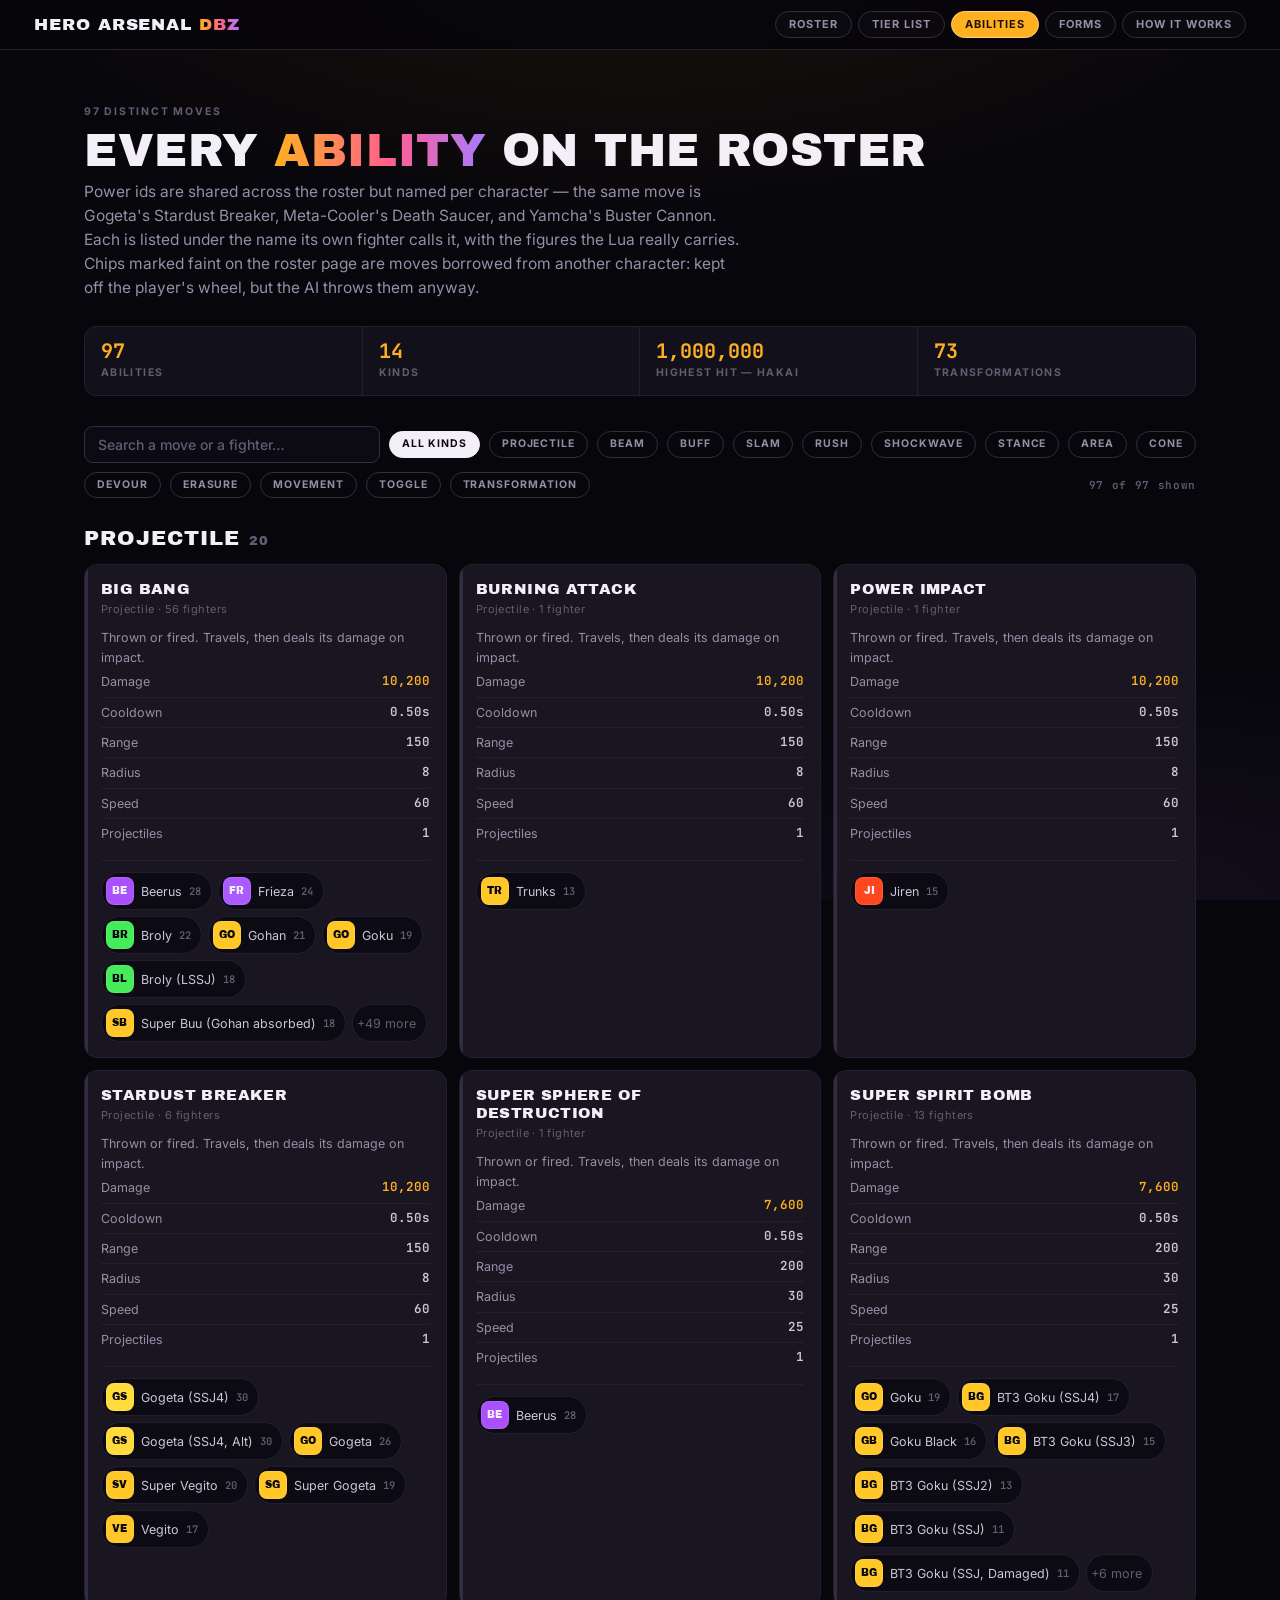
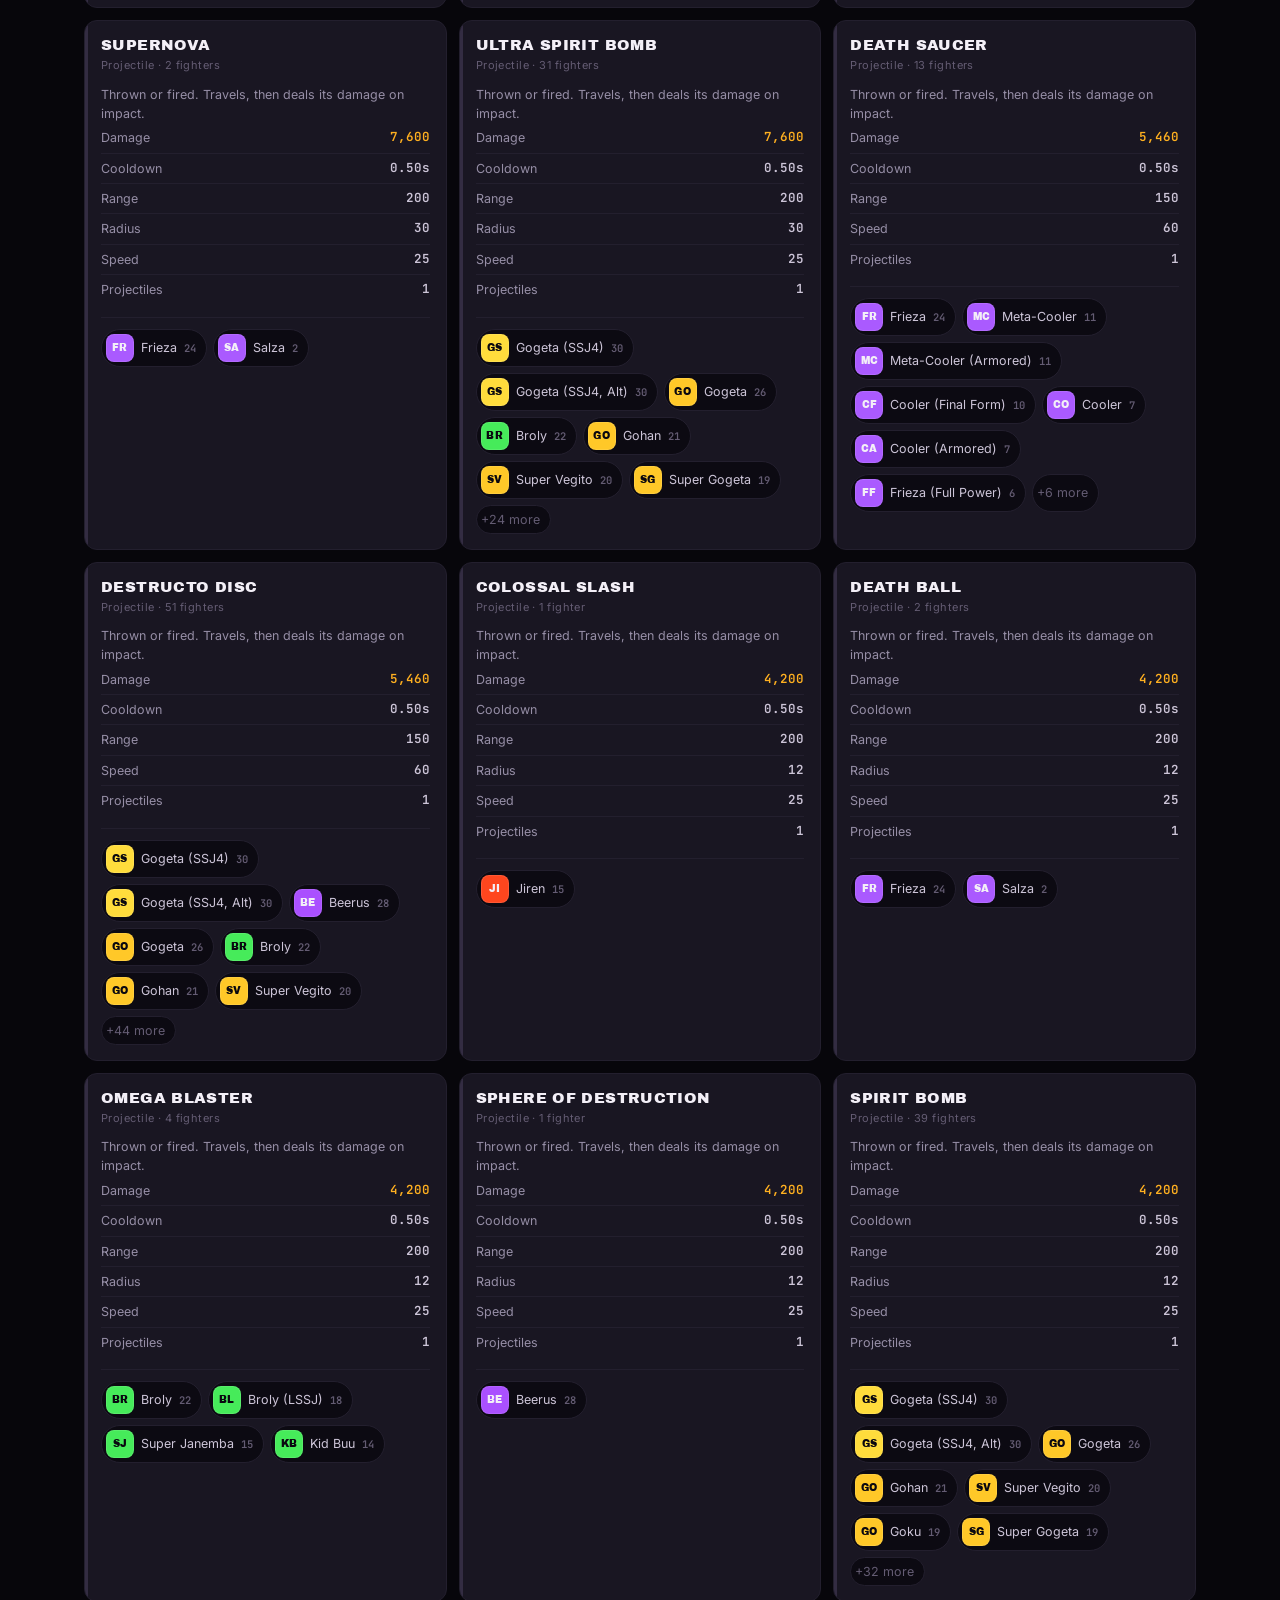
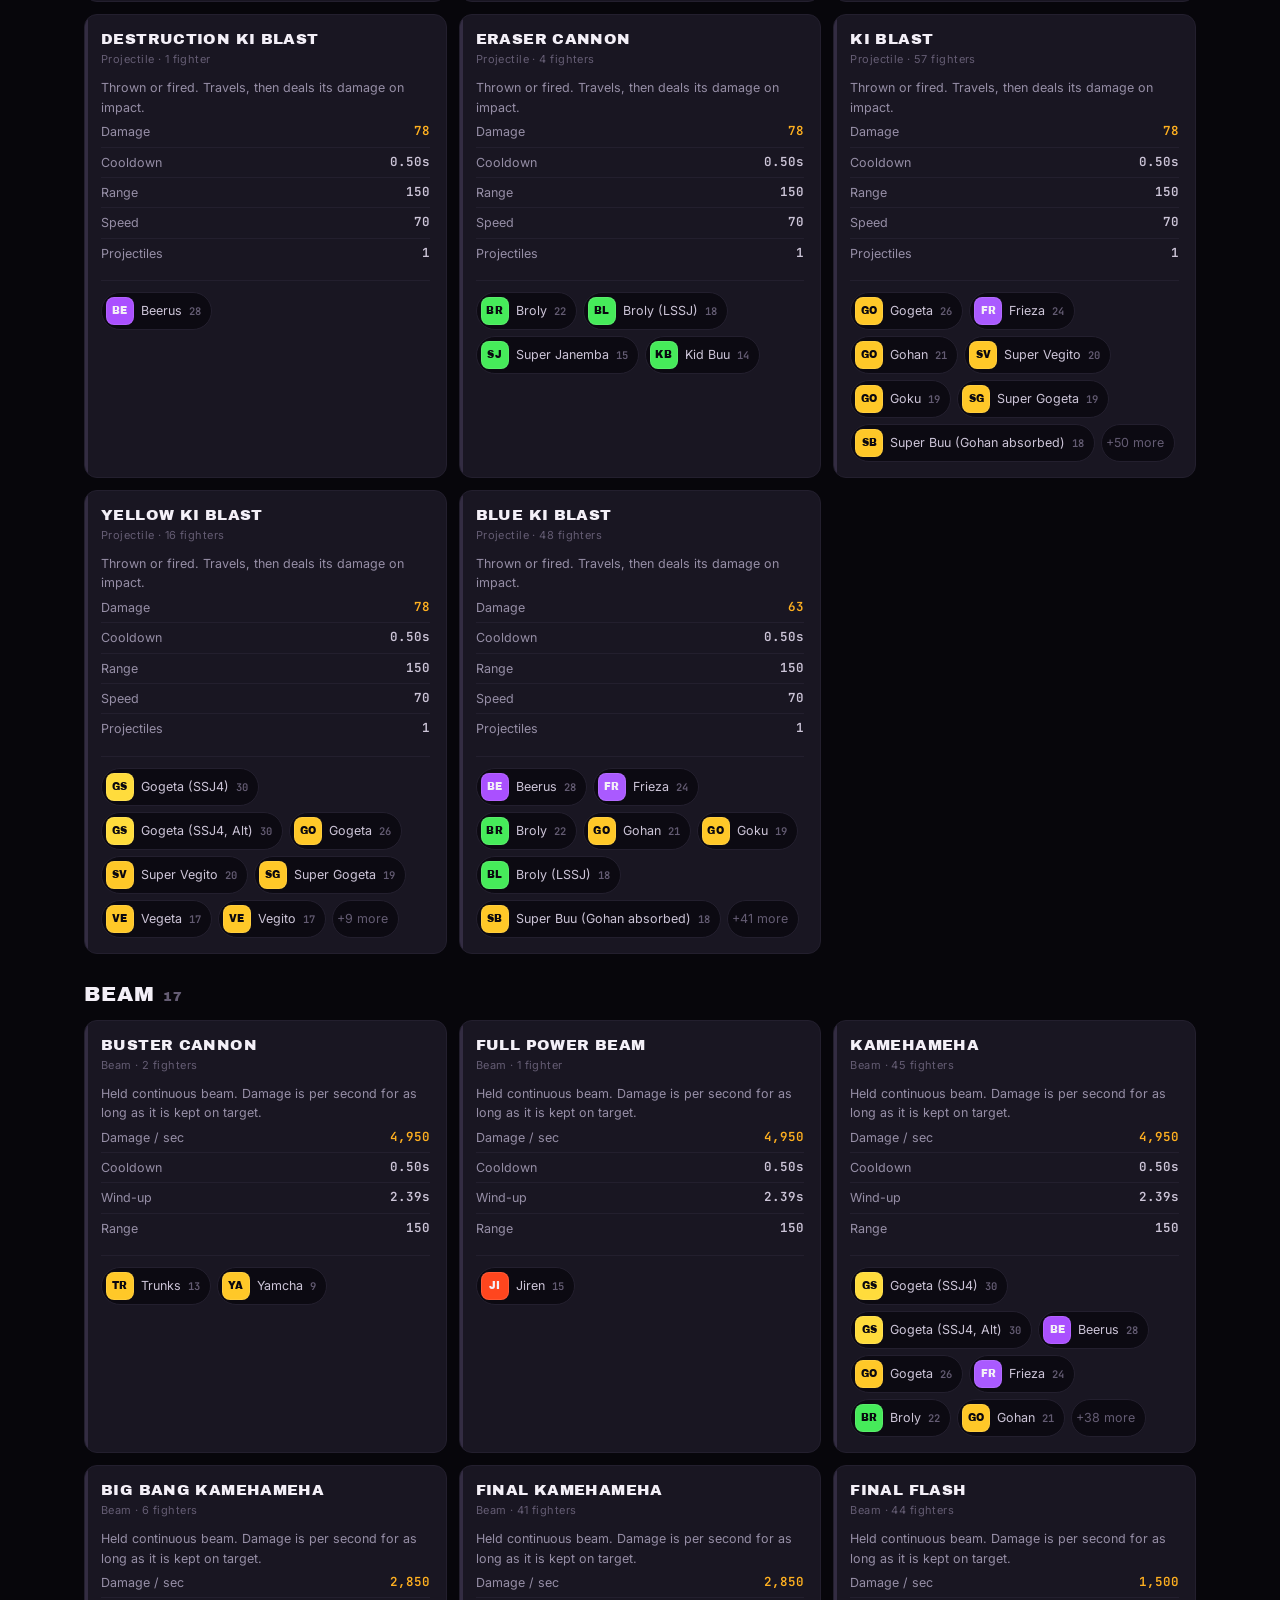
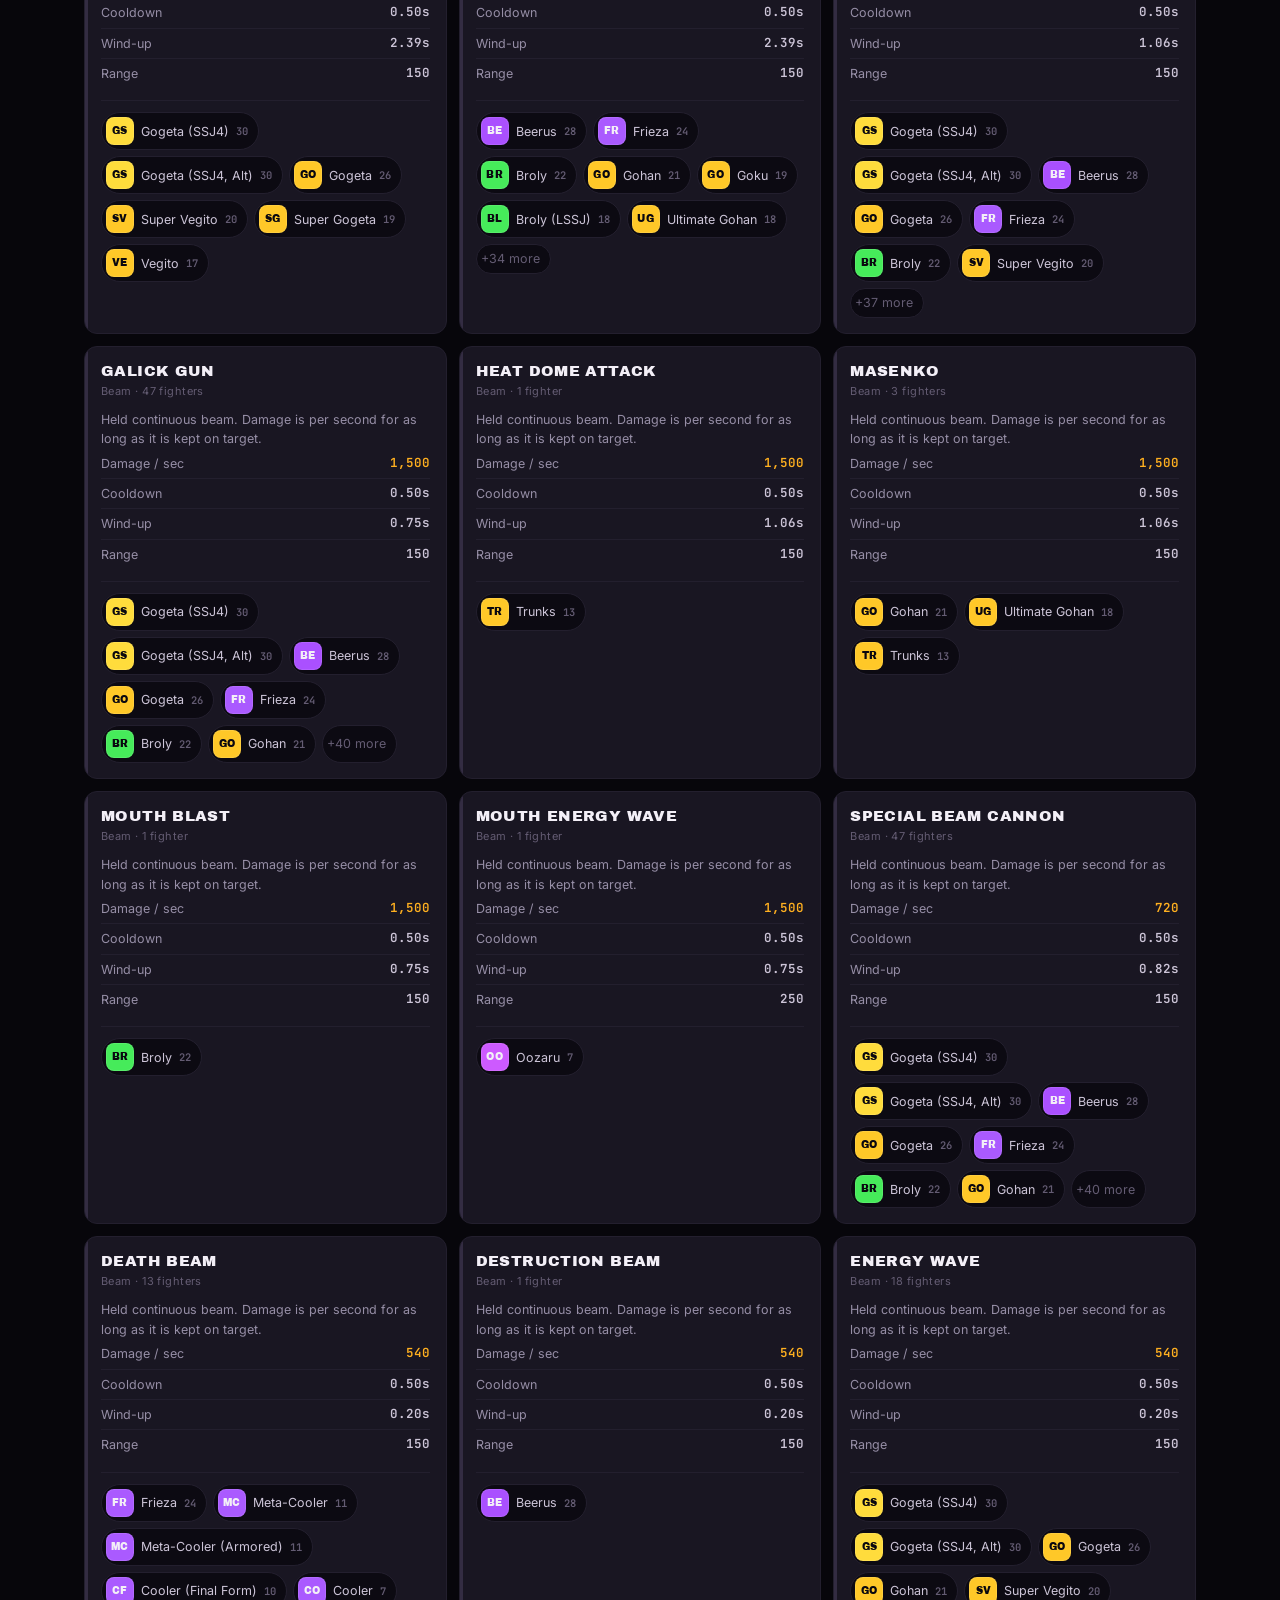
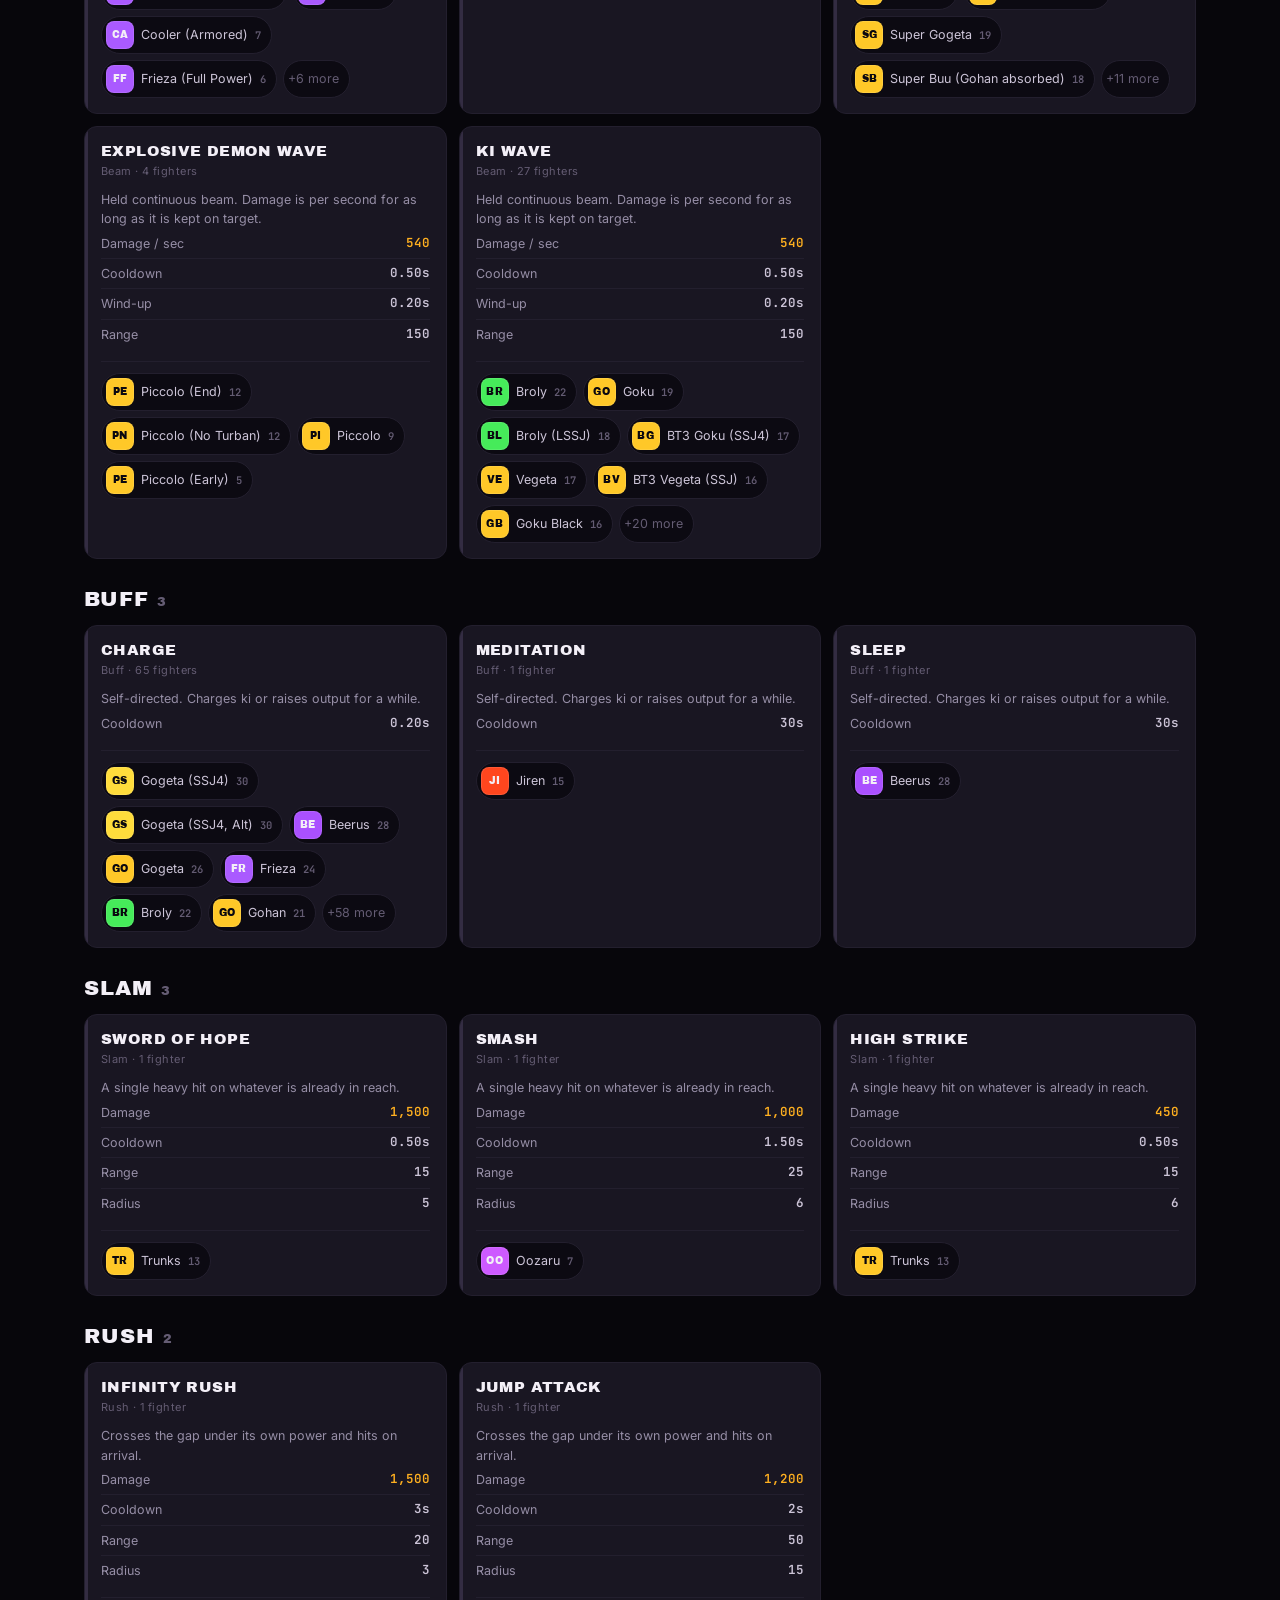
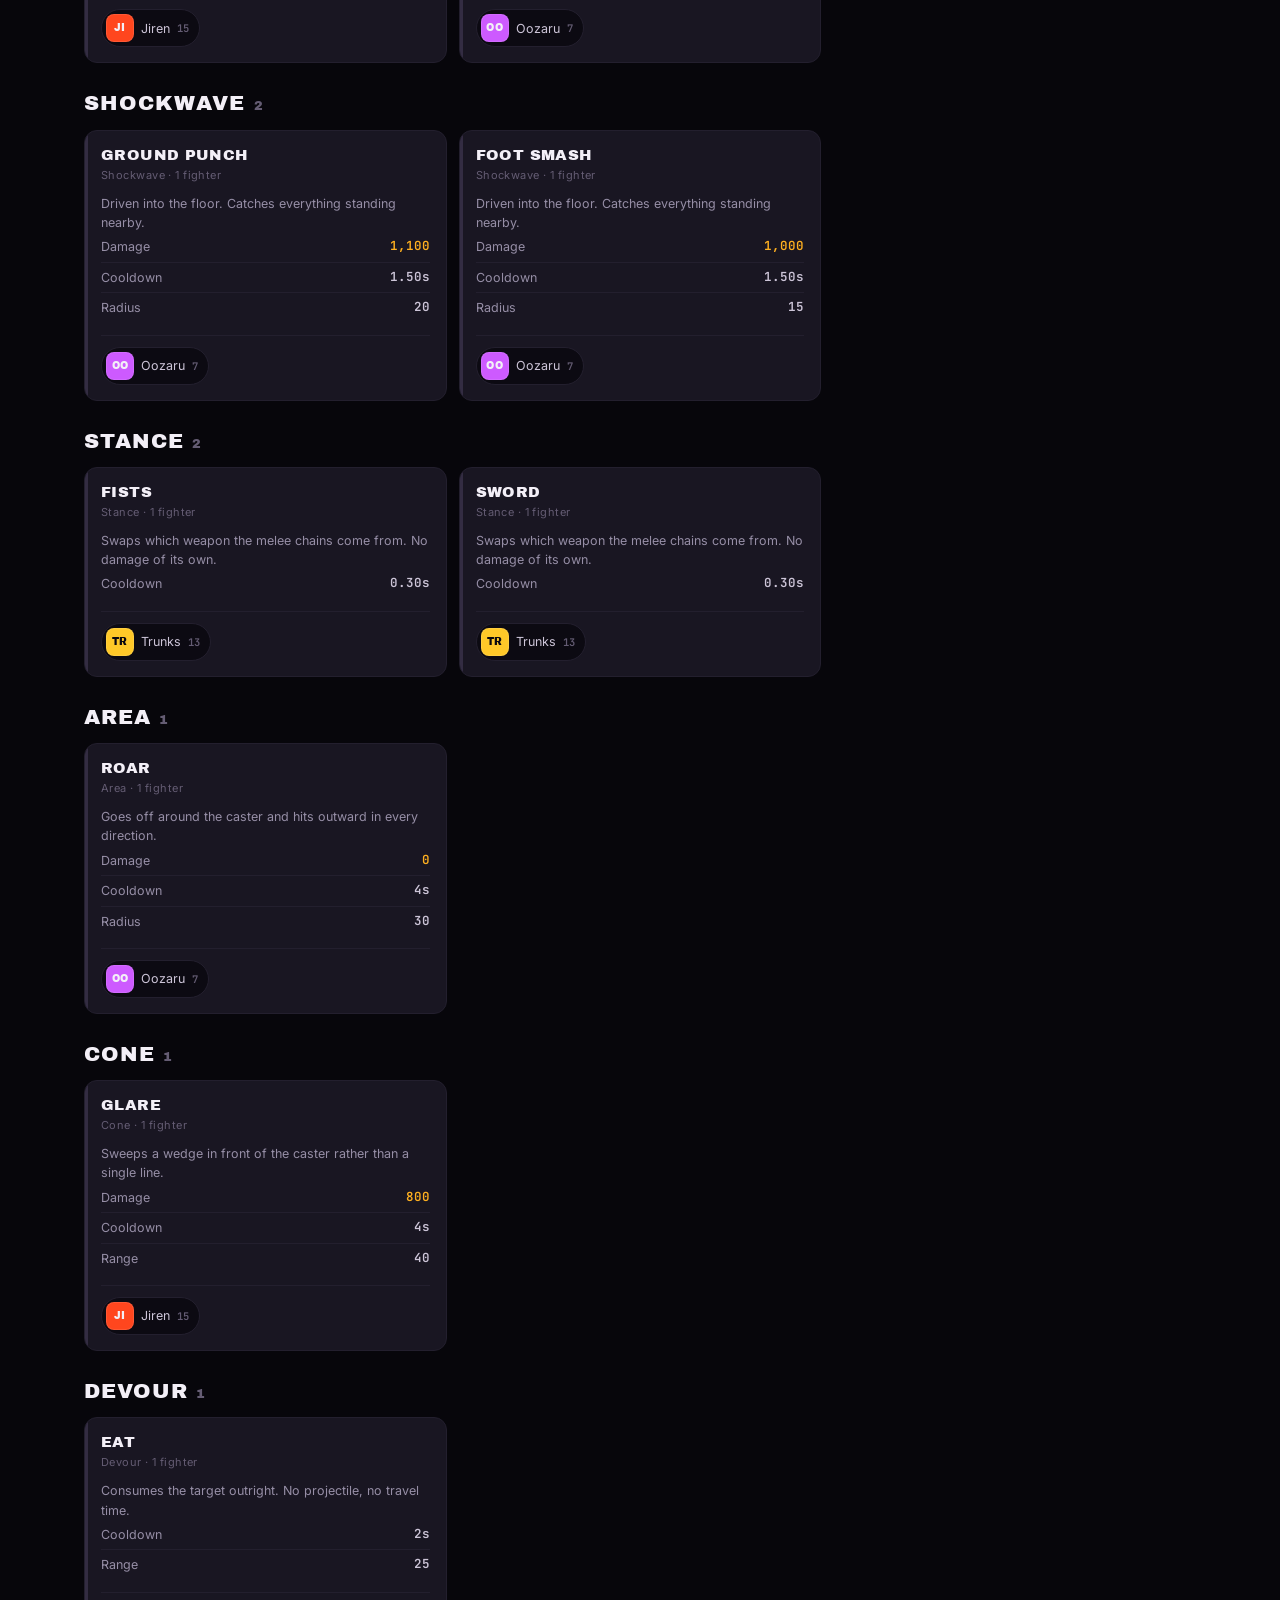
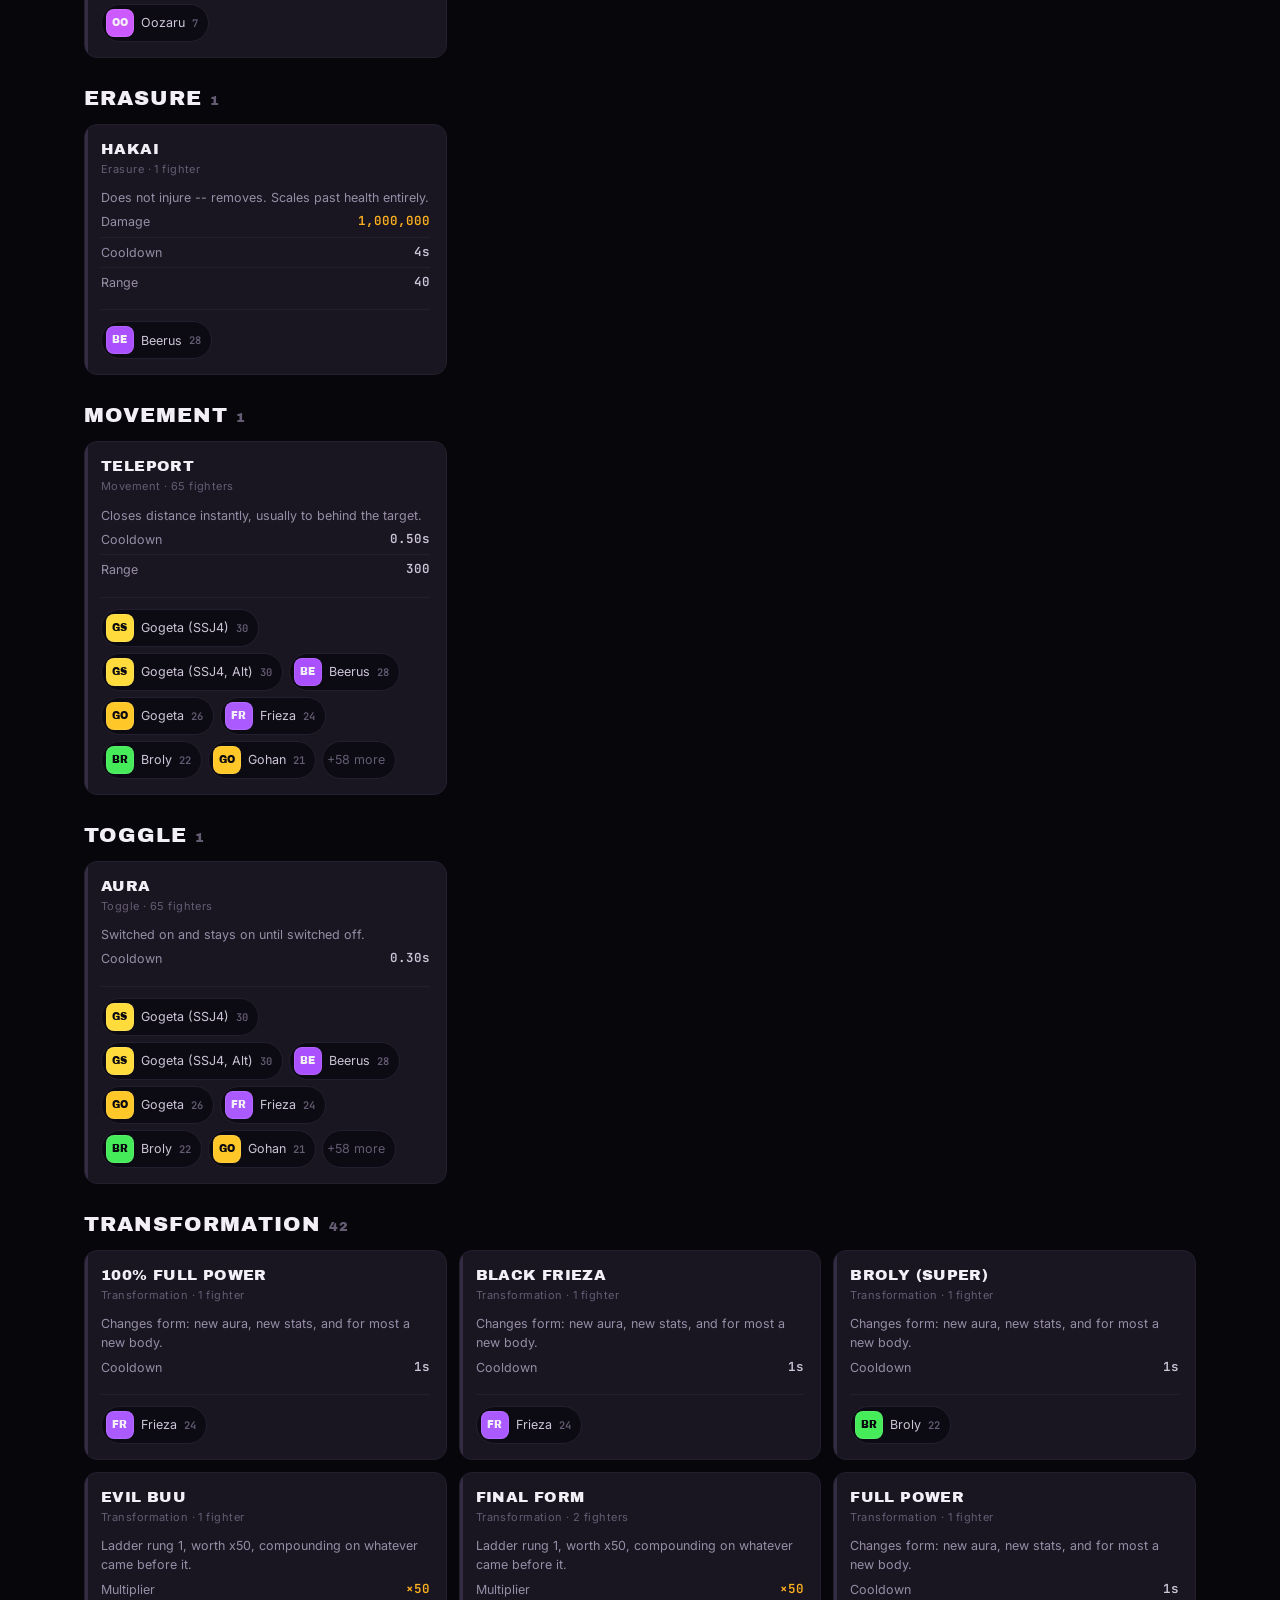
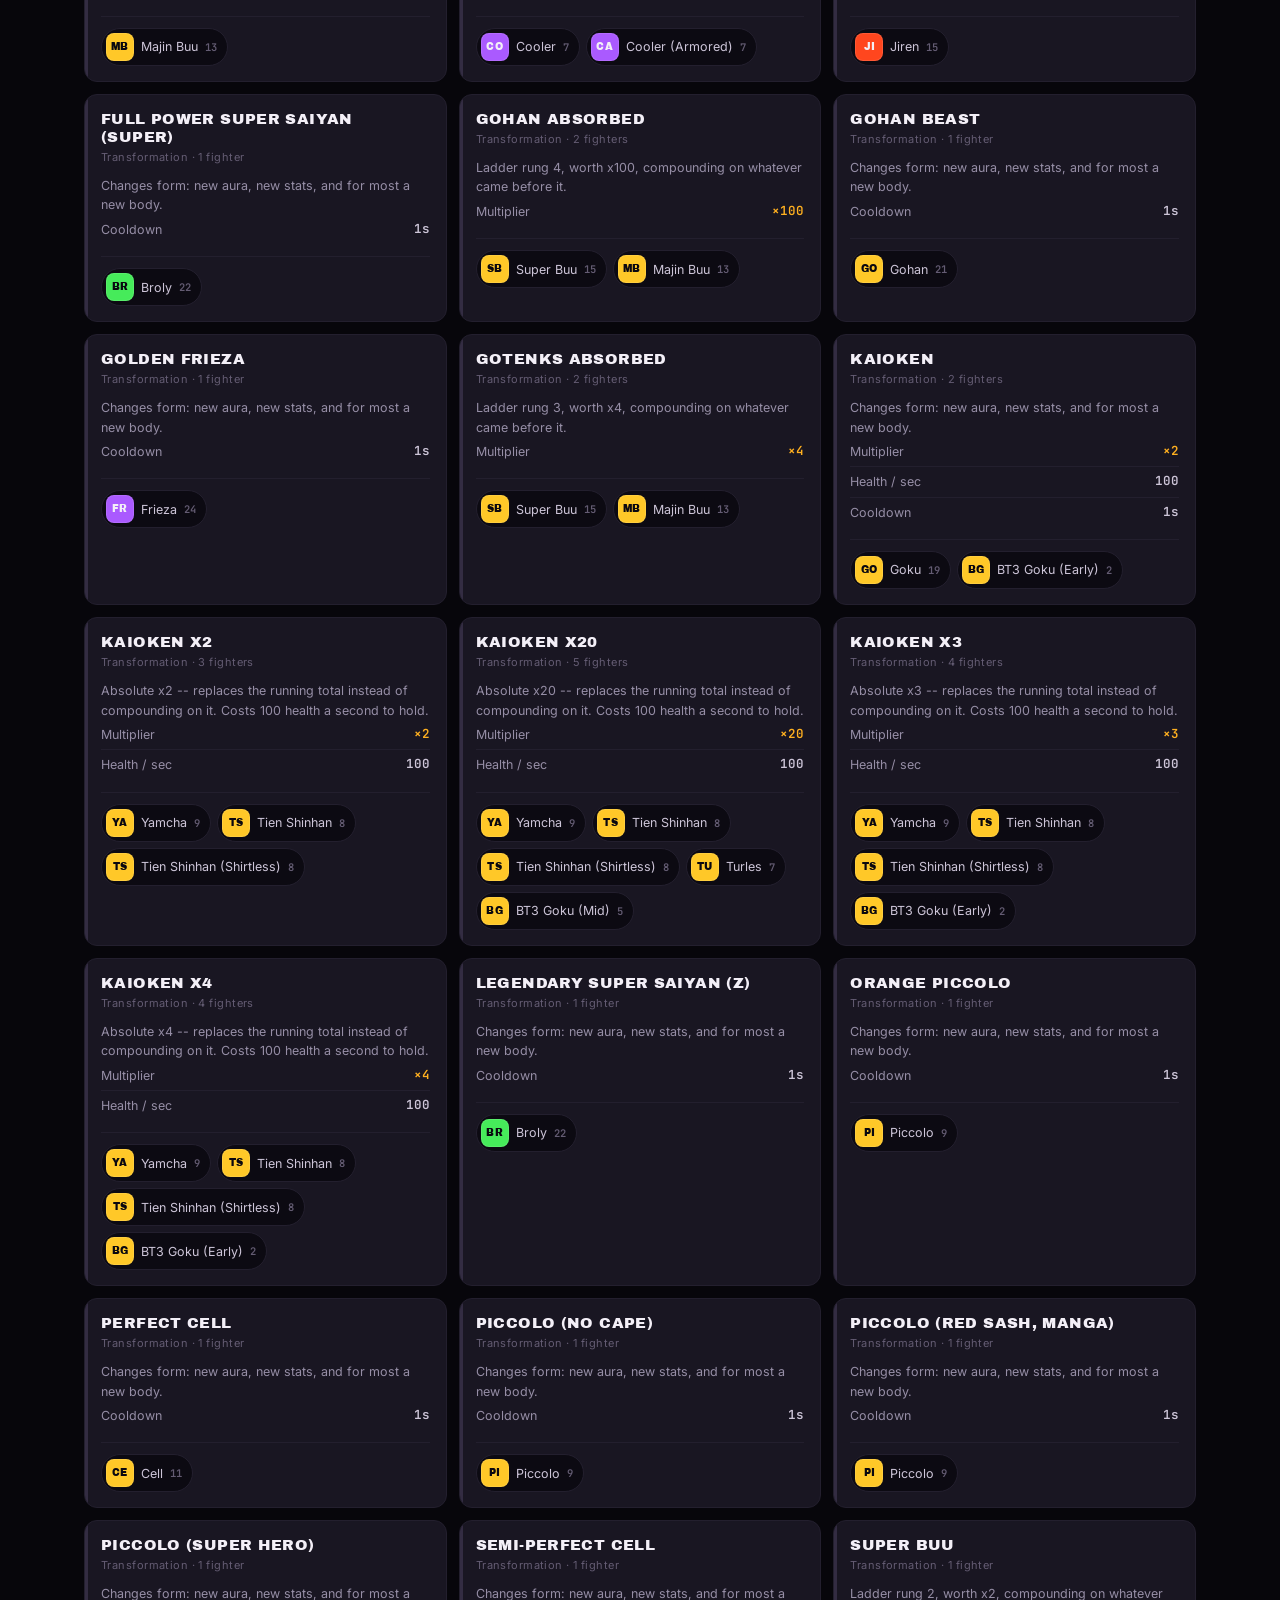
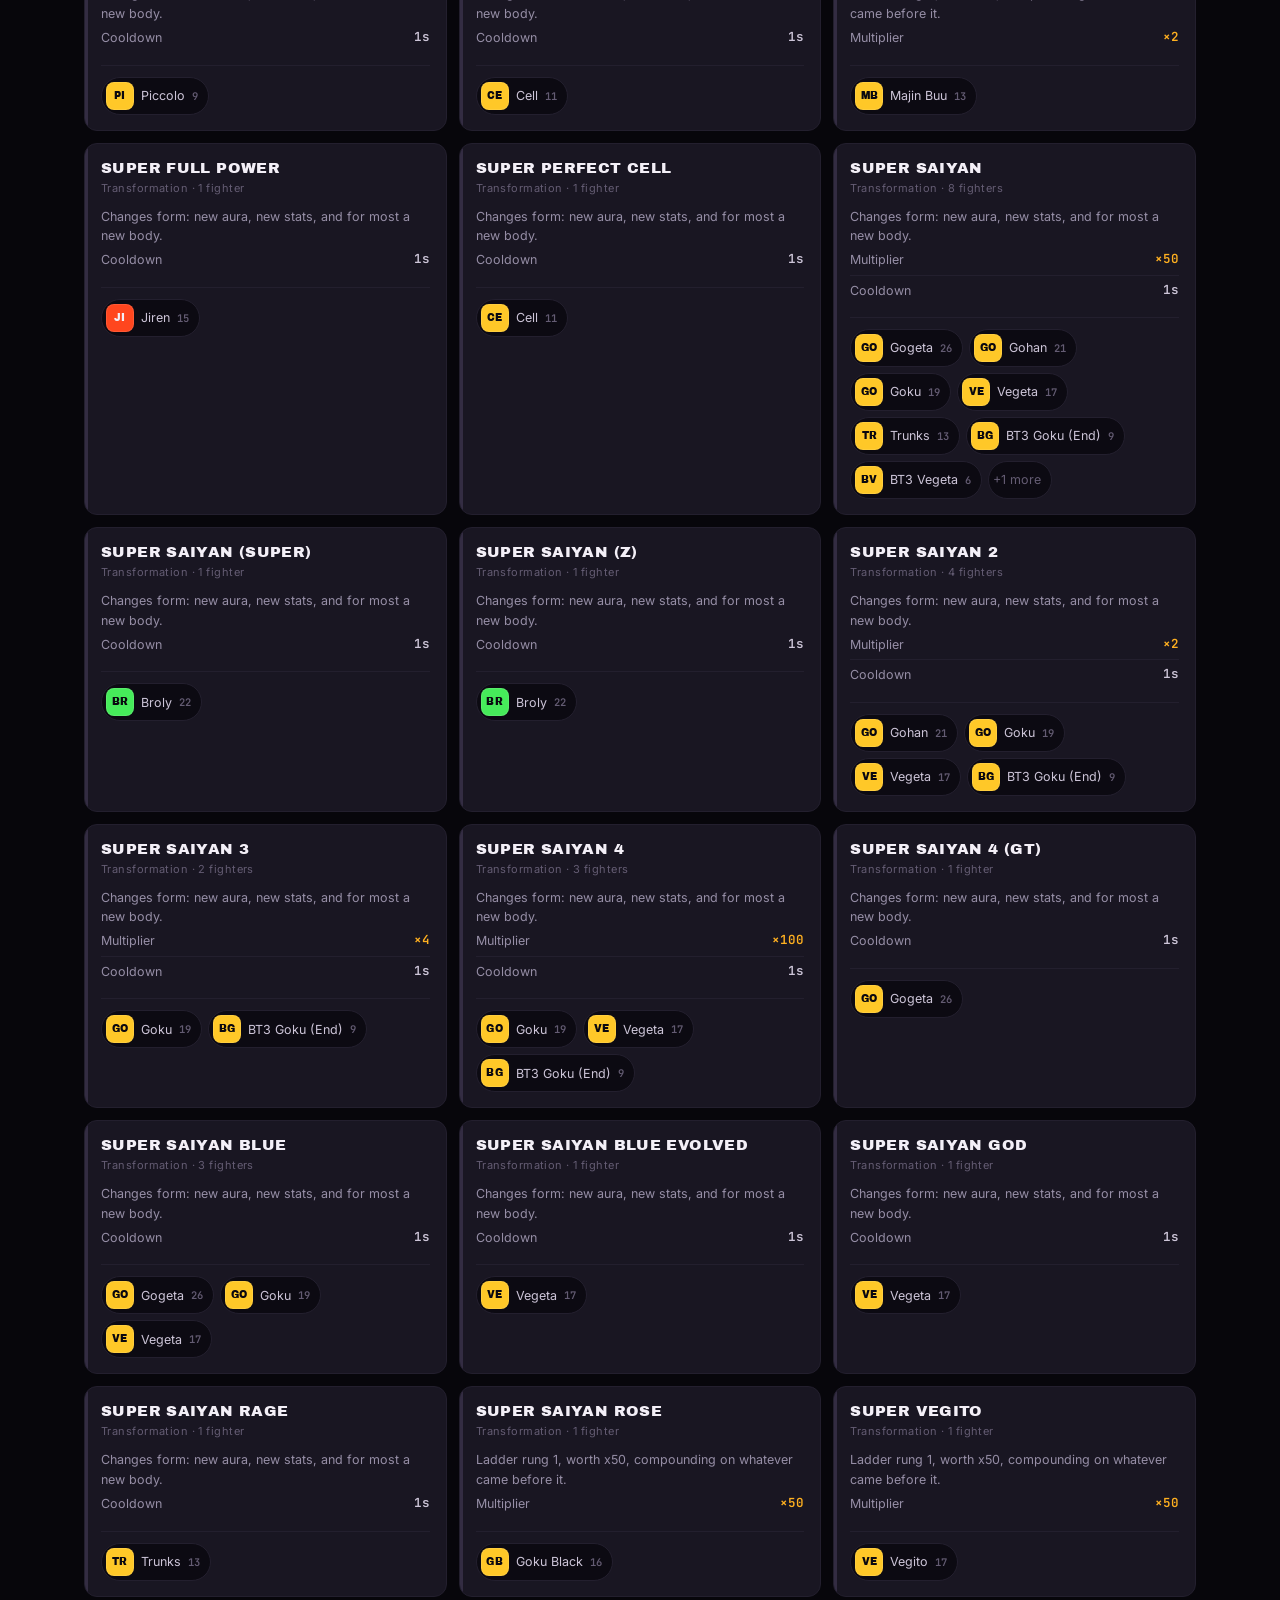
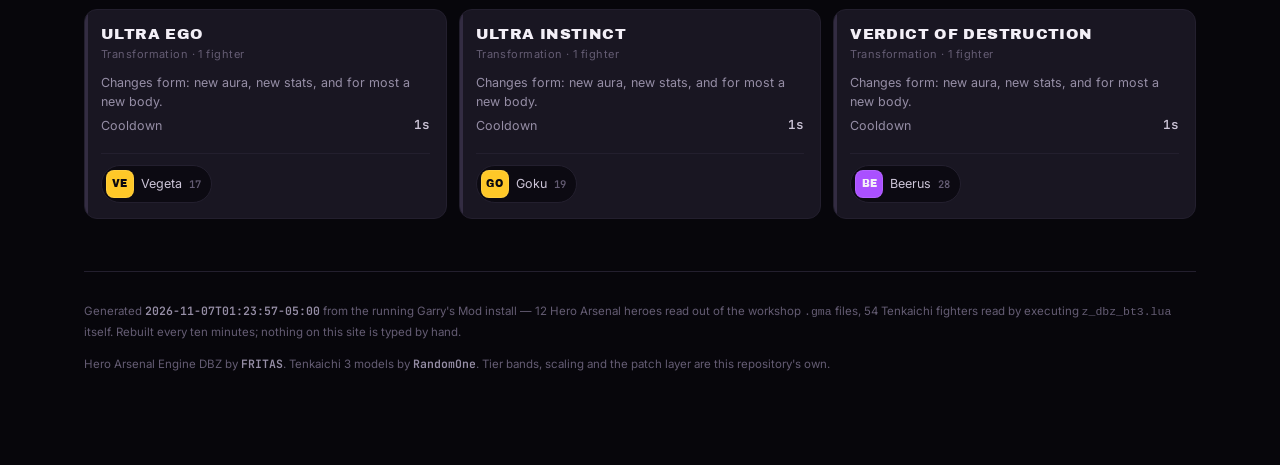
==== docs/abilities.html @ b25d586b "Hero Arsenal DBZ roster site Generated from the running Garry's Mod install: 66 fighters, 97 abiliti" ====
<!doctype html>
<html lang="en" data-theme="dark">
<head>
<meta charset="utf-8">
<meta name="viewport" content="width=device-width,initial-scale=1">
<title>DBZ Ability Index</title>
<meta name="description" content="Every fighter, ability and tier in the Hero Arsenal DBZ roster, read straight out of the running Garry's Mod install.">
<meta name="color-scheme" content="dark">
<link rel="preconnect" href="https://fonts.gstatic.com" crossorigin>
<link rel="stylesheet" href="https://fonts.googleapis.com/css2?family=Archivo+Black&family=Inter:wght@400;500;600;700;800&family=JetBrains+Mono:wght@500;600;700&display=swap">
<style>/* ---------------------------------------------------------------------------
   Hero Arsenal DBZ -- one deliberately dark look.
   Palette is the roster's own: Super Saiyan gold is the accent because it is
   the colour the top of the ladder actually wears in game; Kamehameha blue
   carries the beams; Rose pink marks the danger figures. Neutrals are pushed
   violet rather than left pure grey so they sit under those three.
   Figures are set in a mono face on purpose -- this is a site about power
   levels, and the numbers have to line up in a column to be read.
--------------------------------------------------------------------------- */
:root{
  color-scheme:dark;
  --bg:#07060b; --bg-lift:#0c0a12; --panel:#12101a; --card:#191622;
  --line:#231f2e; --line-hi:#332c42;
  --ink:#f3eff7; --ink-2:#cdc5d8; --dim:#968ea6; --faint:#645c73;
  --ki:#ffb020; --ki-soft:#ffd27a; --beam:#4ab8ff; --rose:#ff5f8f;
  --namek:#5fd98a; --void:#a97bff;
  --grad:linear-gradient(90deg,var(--ki),var(--rose) 55%,var(--void));
  --display:'Archivo Black',Impact,'Haettenschweiler','Arial Narrow Bold',sans-serif;
  --body:Inter,ui-sans-serif,system-ui,-apple-system,'Segoe UI',sans-serif;
  --mono:'JetBrains Mono',ui-monospace,SFMono-Regular,Menlo,Consolas,monospace;
  --tierZ:#ffe08a; --tierX:#ffb020; --tierS:#ff7a4d; --tierA:#ff5f8f;
  --tierB:#a97bff; --tierC:#4ab8ff; --tierD:#5fd98a; --tierF:#7e8596;
}
*,*::before,*::after{box-sizing:border-box}
html{-webkit-text-size-adjust:100%}
body{
  margin:0;background:var(--bg);color:var(--ink);font-family:var(--body);
  font-size:15px;line-height:1.55;min-height:100vh;
  background-image:
    radial-gradient(ellipse 80% 50% at 50% -10%,rgba(255,176,32,.09),transparent 70%),
    radial-gradient(ellipse 60% 40% at 90% 100%,rgba(169,123,255,.07),transparent 70%);
  background-attachment:fixed;
}
img{max-width:100%;display:block}
a{color:var(--beam);text-decoration:none}
a:hover{text-decoration:underline}
:focus-visible{outline:2px solid var(--ki);outline-offset:2px;border-radius:4px}
@media (prefers-reduced-motion:reduce){*{animation:none!important;transition:none!important}}

/* --- bar ---------------------------------------------------------------- */
.bar{
  position:sticky;top:0;z-index:50;display:flex;align-items:center;
  gap:18px;flex-wrap:wrap;padding:11px clamp(14px,4vw,34px);
  background:rgba(7,6,11,.93);backdrop-filter:blur(14px);
  border-bottom:1px solid var(--line);
}
.brand{
  font:400 17px/1 var(--display);letter-spacing:.055em;text-transform:uppercase;
  white-space:nowrap;color:var(--ink);
}
.brand i{font-style:normal;background:var(--grad);-webkit-background-clip:text;background-clip:text;color:transparent}
.tabs{display:flex;gap:6px;flex-wrap:wrap;margin-left:auto}
.tabs a{
  padding:7px 13px;border-radius:999px;border:1px solid var(--line-hi);
  font:700 11px/1 var(--body);letter-spacing:.09em;text-transform:uppercase;
  color:var(--dim);background:rgba(255,255,255,.015);transition:color .14s,border-color .14s,background .14s;
}
.tabs a:hover{color:var(--ink);border-color:var(--faint);text-decoration:none}
.tabs a[aria-current="page"]{
  color:#1b1205;background:var(--ki);border-color:var(--ki-soft);
}

/* --- layout ------------------------------------------------------------- */
.wrap{max-width:1180px;margin:0 auto;padding:clamp(22px,4vw,46px) clamp(14px,4vw,34px) 80px}
.hd{margin:0 0 6px;font:400 clamp(28px,5.4vw,46px)/1.02 var(--display);
    letter-spacing:.012em;text-transform:uppercase;text-wrap:balance}
.hd em{font-style:normal;background:var(--grad);-webkit-background-clip:text;background-clip:text;color:transparent}
.sub{margin:0 0 26px;max-width:66ch;color:var(--dim);font-size:15.5px}
h2{margin:40px 0 14px;font:400 clamp(17px,2.6vw,21px)/1.15 var(--display);
   letter-spacing:.05em;text-transform:uppercase;color:var(--ink)}
h2:first-of-type{margin-top:28px}
.eyebrow{font:700 10.5px/1 var(--body);letter-spacing:.17em;text-transform:uppercase;color:var(--faint)}

/* --- meta strip --------------------------------------------------------- */
.strip{display:flex;flex-wrap:wrap;gap:0;margin:0 0 30px;
  border:1px solid var(--line);border-radius:12px;background:var(--panel);overflow:hidden}
.strip div{flex:1 1 128px;padding:13px 16px;border-right:1px solid var(--line)}
.strip div:last-child{border-right:0}
.strip b{display:block;font:400 20px/1.1 var(--mono);font-weight:700;color:var(--ki);
  font-variant-numeric:tabular-nums}
.strip span{display:block;margin-top:3px;font-size:10.5px;letter-spacing:.13em;
  text-transform:uppercase;color:var(--faint);font-weight:700}

/* --- controls ----------------------------------------------------------- */
.ctl{display:flex;gap:9px;flex-wrap:wrap;align-items:center;margin:0 0 22px}
.ctl input[type=search]{
  flex:1 1 230px;min-width:0;padding:9px 13px;border-radius:9px;
  border:1px solid var(--line-hi);background:var(--bg-lift);color:var(--ink);
  font:500 14px var(--body)}
.ctl input[type=search]::placeholder{color:var(--faint)}
.chip{
  padding:7px 12px;border-radius:999px;border:1px solid var(--line-hi);
  background:transparent;color:var(--dim);cursor:pointer;
  font:700 10.5px/1 var(--body);letter-spacing:.09em;text-transform:uppercase}
.chip:hover{color:var(--ink);border-color:var(--faint)}
.chip[aria-pressed="true"]{background:var(--ink);color:#0a0810;border-color:var(--ink)}
.count{margin-left:auto;font:600 11px var(--mono);color:var(--faint);
  letter-spacing:.06em;font-variant-numeric:tabular-nums}

/* --- sigil (a fighter's own aura colour, not decoration) ---------------- */
.sig{
  flex:none;display:grid;place-items:center;width:40px;height:40px;border-radius:10px;
  font:400 13px/1 var(--display);letter-spacing:.02em;color:#0a0810;
  background:var(--c,var(--ki));box-shadow:0 0 0 1px rgba(255,255,255,.1) inset;
}
.sig.sm{width:28px;height:28px;border-radius:8px;font-size:10px}

/* --- cards -------------------------------------------------------------- */
.grid{display:grid;gap:12px;grid-template-columns:repeat(auto-fill,minmax(285px,1fr))}
.card{
  border:1px solid var(--line);border-radius:13px;background:var(--card);
  padding:15px 16px;position:relative;overflow:hidden}
.card::before{content:"";position:absolute;inset:0 auto 0 0;width:3px;background:var(--c,var(--line-hi))}
.card h3{margin:0;font:400 15px/1.2 var(--display);letter-spacing:.025em;
  text-transform:uppercase;padding-right:46px}
.card .top{display:flex;gap:12px;align-items:center;margin-bottom:12px}
.card .top>div{min-width:0;flex:1}
.card .who{margin-top:3px;font-size:11px;color:var(--faint);letter-spacing:.04em}
.tag{
  position:absolute;top:13px;right:14px;padding:3px 9px;border-radius:6px;
  font:400 12px/1.25 var(--display);letter-spacing:.04em;color:#0a0810;background:var(--t,var(--ki))}
.rows{display:grid;gap:0;margin:0;font-size:12.5px}
.rows div{display:flex;justify-content:space-between;gap:12px;
  padding:5px 0;border-top:1px solid var(--line)}
.rows div:first-child{border-top:0}
.rows dt,.rows span:first-child{color:var(--dim)}
.rows b{font:600 12.5px var(--mono);color:var(--ink-2);font-variant-numeric:tabular-nums;
  text-align:right;white-space:nowrap}
.rows b.hi{color:var(--ki)}
.moves{margin:12px 0 0;padding:11px 0 0;border-top:1px solid var(--line);
  display:flex;flex-wrap:wrap;gap:5px}
.mv{padding:3px 8px;border-radius:6px;background:var(--bg-lift);
  border:1px solid var(--line);font-size:11px;color:var(--ink-2);white-space:nowrap}
.mv.form{border-color:rgba(255,176,32,.4);color:var(--ki-soft)}
.mv.borrowed{opacity:.6}

/* --- tier rows ---------------------------------------------------------- */
.tier{display:flex;margin:0 0 11px;border:1px solid var(--line);border-radius:13px;
  background:var(--panel);overflow:hidden;min-height:84px}
.tier .let{
  flex:none;width:78px;display:grid;place-content:center;gap:2px;text-align:center;
  background:var(--t);color:#0a0810;padding:10px 4px}
.tier .let b{font:400 32px/1 var(--display);letter-spacing:.01em}
.tier .let span{font:700 9.5px/1 var(--body);letter-spacing:.1em;text-transform:uppercase;opacity:.72}
.tier .body{flex:1;min-width:0;padding:11px 14px;display:flex;flex-direction:column;gap:9px}
.tier .note{font-size:11.5px;color:var(--dim)}
.tier .note b{color:var(--ink-2);font:600 11.5px var(--mono)}
.tier .mem{display:flex;flex-wrap:wrap;gap:6px}
.tier .empty{color:var(--faint);font-size:12px;font-style:italic}
.fchip{
  display:flex;align-items:center;gap:7px;padding:4px 10px 4px 4px;border-radius:999px;
  background:var(--bg-lift);border:1px solid var(--line);font-size:12.5px;color:var(--ink-2);
  max-width:100%}
.fchip:hover{border-color:var(--faint);text-decoration:none;color:var(--ink)}
.fchip .nm{white-space:nowrap;overflow:hidden;text-overflow:ellipsis}
.fchip .bd{font:600 10.5px var(--mono);color:var(--faint);font-variant-numeric:tabular-nums}

/* --- tables ------------------------------------------------------------- */
.tscroll{overflow-x:auto;border:1px solid var(--line);border-radius:12px;background:var(--panel)}
table{border-collapse:collapse;width:100%;font-size:13px;min-width:580px}
th,td{padding:9px 13px;text-align:left;border-bottom:1px solid var(--line);vertical-align:top}
th{font:700 10px var(--body);letter-spacing:.12em;text-transform:uppercase;
  color:var(--faint);background:var(--bg-lift);position:sticky;top:0;white-space:nowrap}
tr:last-child td{border-bottom:0}
td.n{font:600 13px var(--mono);font-variant-numeric:tabular-nums;text-align:right;white-space:nowrap}
tbody tr:hover td{background:rgba(255,255,255,.018)}

/* --- prose -------------------------------------------------------------- */
.prose{max-width:68ch}
.prose p{margin:0 0 14px;color:var(--ink-2)}
.prose code{font:600 12.5px var(--mono);background:var(--bg-lift);
  border:1px solid var(--line);border-radius:5px;padding:1px 5px;color:var(--ki-soft)}
.prose ul{margin:0 0 16px;padding-left:20px;color:var(--ink-2)}
.prose li{margin:0 0 7px}
.panel{border:1px solid var(--line);border-radius:12px;background:var(--panel);
  padding:16px 18px;margin:0 0 18px}
.foot{margin-top:52px;padding-top:18px;border-top:1px solid var(--line);
  color:var(--faint);font-size:11.5px;line-height:1.75}
.foot b{color:var(--dim);font-family:var(--mono);font-weight:600}
.hidden{display:none!important}

@media (max-width:700px){
  .bar{gap:10px;padding:9px 13px}
  .tabs{margin-left:0;width:100%;overflow-x:auto;flex-wrap:nowrap;
    scrollbar-width:none;-webkit-overflow-scrolling:touch}
  .tabs::-webkit-scrollbar{display:none}
  .tabs a{flex:none}
  .tier .let{width:58px}
  .tier .let b{font-size:25px}
  .strip div{flex:1 1 50%}
  .count{margin-left:0;width:100%}
}
</style>
</head>
<body>
<header class="bar">
  <span class="brand">Hero Arsenal <i>DBZ</i></span>
  <nav class="tabs" aria-label="Sections"><a href="index.html">Roster</a><a href="tiers.html">Tier List</a><a href="abilities.html" aria-current="page">Abilities</a><a href="forms.html">Forms</a><a href="about.html">How It Works</a></nav>
</header>
<main class="wrap">
<p class="eyebrow">97 distinct moves</p>
<h1 class="hd">Every <em>ability</em> on the roster</h1>
<p class="sub">Power ids are shared across the roster but named per character
&mdash; the same move is Gogeta&#39;s Stardust Breaker, Meta-Cooler&#39;s Death
Saucer, and Yamcha&#39;s Buster Cannon. Each is listed under the name its own
fighter calls it, with the figures the Lua really carries. Chips marked faint
on the roster page are moves borrowed from another character: kept off the
player&#39;s wheel, but the AI throws them anyway.</p>
<section class="strip"><div><b>97</b><span>abilities</span></div><div><b>14</b><span>kinds</span></div><div><b>1,000,000</b><span>highest hit &mdash; Hakai</span></div><div><b>73</b><span>transformations</span></div></section>
<div class="ctl">
  <input type="search" id="q" placeholder="Search a move or a fighter&hellip;" aria-label="Search abilities">
  <button class="chip" data-k="type" data-v="" aria-pressed="true">All kinds</button>
  <button class="chip" data-k="type" data-v="Projectile">Projectile</button><button class="chip" data-k="type" data-v="Beam">Beam</button><button class="chip" data-k="type" data-v="Buff">Buff</button><button class="chip" data-k="type" data-v="Slam">Slam</button><button class="chip" data-k="type" data-v="Rush">Rush</button><button class="chip" data-k="type" data-v="Shockwave">Shockwave</button><button class="chip" data-k="type" data-v="Stance">Stance</button><button class="chip" data-k="type" data-v="Area">Area</button><button class="chip" data-k="type" data-v="Cone">Cone</button><button class="chip" data-k="type" data-v="Devour">Devour</button><button class="chip" data-k="type" data-v="Erasure">Erasure</button><button class="chip" data-k="type" data-v="Movement">Movement</button><button class="chip" data-k="type" data-v="Toggle">Toggle</button><button class="chip" data-k="type" data-v="Transformation">Transformation</button>
  <span class="count" id="count" role="status"></span>
</div>
<section data-group="Projectile"><h2>Projectile <span style="color:var(--faint);font-size:13px">20</span></h2><div class="grid"><article class="card"
  data-s="big bang projectile beerus frieza broly gohan goku broly (lssj) super buu (gohan absorbed) ultimate gohan bt3 goku (ssj4) vegeta bt3 vegeta (ssj) goku black super buu (gotenks absorbed) bt3 goku (ssj3) super buu super janemba kid buu kid buu (sparking) bt3 goku (ssj2) cell (perfect form) majin buu evil buu piccolo (end) piccolo (no turban) bt3 goku (ssj) bt3 goku (ssj, damaged) cell meta-cooler meta-cooler (armored) cooler (final form) bt3 goku (end) piccolo tien shinhan tien shinhan (shirtless) cooler cooler (armored) turles bt3 vegeta frieza (full power) frieza (full power, armored) bt3 goku (mid) frieza (final form) frieza (final form, armored) piccolo (early) bardock bardock (damaged) nappa nappa (armorless) bt3 goku (early) chocolate raditz salza frieza soldier frieza soldier (alt) kid goku kid goku (alt)"
  data-type="Projectile">
  <h3>Big Bang</h3>
  <div class="who">Projectile &middot; 56 fighters</div>
  <p style="margin:10px 0 0;font-size:12.5px;color:var(--dim)">Thrown or fired. Travels, then deals its damage on impact.</p>
  <div class="rows"><div><span>Damage</span><b class="hi">10,200</b></div><div><span>Cooldown</span><b>0.50s</b></div><div><span>Range</span><b>150</b></div><div><span>Radius</span><b>8</b></div><div><span>Speed</span><b>60</b></div><div><span>Projectiles</span><b>1</b></div></div>
  <div class="moves" style="gap:6px"><a class="fchip" href="index.html#beerus_dbz"><span class="sig sm" style="--c:rgb(170,80,255);color:#f3eff7" aria-hidden="true">BE</span><span class="nm">Beerus</span><span class="bd">28</span></a><a class="fchip" href="index.html#frieza_dbz"><span class="sig sm" style="--c:rgb(170,90,255);color:#f3eff7" aria-hidden="true">FR</span><span class="nm">Frieza</span><span class="bd">24</span></a><a class="fchip" href="index.html#broly_sparking_zero"><span class="sig sm" style="--c:rgb(70,235,90);color:#0a0810" aria-hidden="true">BR</span><span class="nm">Broly</span><span class="bd">22</span></a><a class="fchip" href="index.html#gohan_dbz"><span class="sig sm" style="--c:rgb(255,200,40);color:#0a0810" aria-hidden="true">GO</span><span class="nm">Gohan</span><span class="bd">21</span></a><a class="fchip" href="index.html#goku_sparking_zero"><span class="sig sm" style="--c:rgb(255,200,40);color:#0a0810" aria-hidden="true">GO</span><span class="nm">Goku</span><span class="bd">19</span></a><a class="fchip" href="index.html#bt3_broly_lssj"><span class="sig sm" style="--c:rgb(70,235,90);color:#0a0810" aria-hidden="true">BL</span><span class="nm">Broly (LSSJ)</span><span class="bd">18</span></a><a class="fchip" href="index.html#bt3_buu_buuhan"><span class="sig sm" style="--c:rgb(255,200,40);color:#0a0810" aria-hidden="true">SB</span><span class="nm">Super Buu (Gohan absorbed)</span><span class="bd">18</span></a><span class="fchip" style="color:var(--faint)">+49 more</span></div>
</article><article class="card"
  data-s="burning attack projectile trunks"
  data-type="Projectile">
  <h3>Burning Attack</h3>
  <div class="who">Projectile &middot; 1 fighter</div>
  <p style="margin:10px 0 0;font-size:12.5px;color:var(--dim)">Thrown or fired. Travels, then deals its damage on impact.</p>
  <div class="rows"><div><span>Damage</span><b class="hi">10,200</b></div><div><span>Cooldown</span><b>0.50s</b></div><div><span>Range</span><b>150</b></div><div><span>Radius</span><b>8</b></div><div><span>Speed</span><b>60</b></div><div><span>Projectiles</span><b>1</b></div></div>
  <div class="moves" style="gap:6px"><a class="fchip" href="index.html#trunks_dbz"><span class="sig sm" style="--c:rgb(255,200,40);color:#0a0810" aria-hidden="true">TR</span><span class="nm">Trunks</span><span class="bd">13</span></a></div>
</article><article class="card"
  data-s="power impact projectile jiren"
  data-type="Projectile">
  <h3>Power Impact</h3>
  <div class="who">Projectile &middot; 1 fighter</div>
  <p style="margin:10px 0 0;font-size:12.5px;color:var(--dim)">Thrown or fired. Travels, then deals its damage on impact.</p>
  <div class="rows"><div><span>Damage</span><b class="hi">10,200</b></div><div><span>Cooldown</span><b>0.50s</b></div><div><span>Range</span><b>150</b></div><div><span>Radius</span><b>8</b></div><div><span>Speed</span><b>60</b></div><div><span>Projectiles</span><b>1</b></div></div>
  <div class="moves" style="gap:6px"><a class="fchip" href="index.html#jiren_dbz"><span class="sig sm" style="--c:rgb(255,70,30);color:#f3eff7" aria-hidden="true">JI</span><span class="nm">Jiren</span><span class="bd">15</span></a></div>
</article><article class="card"
  data-s="stardust breaker projectile gogeta (ssj4) gogeta (ssj4, alt) gogeta super vegito super gogeta vegito"
  data-type="Projectile">
  <h3>Stardust Breaker</h3>
  <div class="who">Projectile &middot; 6 fighters</div>
  <p style="margin:10px 0 0;font-size:12.5px;color:var(--dim)">Thrown or fired. Travels, then deals its damage on impact.</p>
  <div class="rows"><div><span>Damage</span><b class="hi">10,200</b></div><div><span>Cooldown</span><b>0.50s</b></div><div><span>Range</span><b>150</b></div><div><span>Radius</span><b>8</b></div><div><span>Speed</span><b>60</b></div><div><span>Projectiles</span><b>1</b></div></div>
  <div class="moves" style="gap:6px"><a class="fchip" href="index.html#bt3_gogeta_ssj4"><span class="sig sm" style="--c:rgb(255,220,60);color:#0a0810" aria-hidden="true">GS</span><span class="nm">Gogeta (SSJ4)</span><span class="bd">30</span></a><a class="fchip" href="index.html#bt3_gogeta_ssj4_alt"><span class="sig sm" style="--c:rgb(255,220,60);color:#0a0810" aria-hidden="true">GS</span><span class="nm">Gogeta (SSJ4, Alt)</span><span class="bd">30</span></a><a class="fchip" href="index.html#gogeta_dbz"><span class="sig sm" style="--c:rgb(255,200,40);color:#0a0810" aria-hidden="true">GO</span><span class="nm">Gogeta</span><span class="bd">26</span></a><a class="fchip" href="index.html#bt3_vegito_super"><span class="sig sm" style="--c:rgb(255,200,40);color:#0a0810" aria-hidden="true">SV</span><span class="nm">Super Vegito</span><span class="bd">20</span></a><a class="fchip" href="index.html#bt3_gogeta_super"><span class="sig sm" style="--c:rgb(255,200,40);color:#0a0810" aria-hidden="true">SG</span><span class="nm">Super Gogeta</span><span class="bd">19</span></a><a class="fchip" href="index.html#bt3_vegito"><span class="sig sm" style="--c:rgb(255,200,40);color:#0a0810" aria-hidden="true">VE</span><span class="nm">Vegito</span><span class="bd">17</span></a></div>
</article><article class="card"
  data-s="super sphere of destruction projectile beerus"
  data-type="Projectile">
  <h3>Super Sphere of Destruction</h3>
  <div class="who">Projectile &middot; 1 fighter</div>
  <p style="margin:10px 0 0;font-size:12.5px;color:var(--dim)">Thrown or fired. Travels, then deals its damage on impact.</p>
  <div class="rows"><div><span>Damage</span><b class="hi">7,600</b></div><div><span>Cooldown</span><b>0.50s</b></div><div><span>Range</span><b>200</b></div><div><span>Radius</span><b>30</b></div><div><span>Speed</span><b>25</b></div><div><span>Projectiles</span><b>1</b></div></div>
  <div class="moves" style="gap:6px"><a class="fchip" href="index.html#beerus_dbz"><span class="sig sm" style="--c:rgb(170,80,255);color:#f3eff7" aria-hidden="true">BE</span><span class="nm">Beerus</span><span class="bd">28</span></a></div>
</article><article class="card"
  data-s="super spirit bomb projectile goku bt3 goku (ssj4) goku black bt3 goku (ssj3) bt3 goku (ssj2) bt3 goku (ssj) bt3 goku (ssj, damaged) bt3 goku (end) turles bt3 goku (mid) bt3 goku (early) kid goku kid goku (alt)"
  data-type="Projectile">
  <h3>Super Spirit Bomb</h3>
  <div class="who">Projectile &middot; 13 fighters</div>
  <p style="margin:10px 0 0;font-size:12.5px;color:var(--dim)">Thrown or fired. Travels, then deals its damage on impact.</p>
  <div class="rows"><div><span>Damage</span><b class="hi">7,600</b></div><div><span>Cooldown</span><b>0.50s</b></div><div><span>Range</span><b>200</b></div><div><span>Radius</span><b>30</b></div><div><span>Speed</span><b>25</b></div><div><span>Projectiles</span><b>1</b></div></div>
  <div class="moves" style="gap:6px"><a class="fchip" href="index.html#goku_sparking_zero"><span class="sig sm" style="--c:rgb(255,200,40);color:#0a0810" aria-hidden="true">GO</span><span class="nm">Goku</span><span class="bd">19</span></a><a class="fchip" href="index.html#bt3_goku_ssj4"><span class="sig sm" style="--c:rgb(255,200,40);color:#0a0810" aria-hidden="true">BG</span><span class="nm">BT3 Goku (SSJ4)</span><span class="bd">17</span></a><a class="fchip" href="index.html#bt3_goku_black"><span class="sig sm" style="--c:rgb(255,200,40);color:#0a0810" aria-hidden="true">GB</span><span class="nm">Goku Black</span><span class="bd">16</span></a><a class="fchip" href="index.html#bt3_goku_ssj3_end"><span class="sig sm" style="--c:rgb(255,200,40);color:#0a0810" aria-hidden="true">BG</span><span class="nm">BT3 Goku (SSJ3)</span><span class="bd">15</span></a><a class="fchip" href="index.html#bt3_goku_ssj2_end"><span class="sig sm" style="--c:rgb(255,200,40);color:#0a0810" aria-hidden="true">BG</span><span class="nm">BT3 Goku (SSJ2)</span><span class="bd">13</span></a><a class="fchip" href="index.html#bt3_goku_ssj_end"><span class="sig sm" style="--c:rgb(255,200,40);color:#0a0810" aria-hidden="true">BG</span><span class="nm">BT3 Goku (SSJ)</span><span class="bd">11</span></a><a class="fchip" href="index.html#bt3_goku_ssj_dmg"><span class="sig sm" style="--c:rgb(255,200,40);color:#0a0810" aria-hidden="true">BG</span><span class="nm">BT3 Goku (SSJ, Damaged)</span><span class="bd">11</span></a><span class="fchip" style="color:var(--faint)">+6 more</span></div>
</article><article class="card"
  data-s="supernova projectile frieza salza"
  data-type="Projectile">
  <h3>Supernova</h3>
  <div class="who">Projectile &middot; 2 fighters</div>
  <p style="margin:10px 0 0;font-size:12.5px;color:var(--dim)">Thrown or fired. Travels, then deals its damage on impact.</p>
  <div class="rows"><div><span>Damage</span><b class="hi">7,600</b></div><div><span>Cooldown</span><b>0.50s</b></div><div><span>Range</span><b>200</b></div><div><span>Radius</span><b>30</b></div><div><span>Speed</span><b>25</b></div><div><span>Projectiles</span><b>1</b></div></div>
  <div class="moves" style="gap:6px"><a class="fchip" href="index.html#frieza_dbz"><span class="sig sm" style="--c:rgb(170,90,255);color:#f3eff7" aria-hidden="true">FR</span><span class="nm">Frieza</span><span class="bd">24</span></a><a class="fchip" href="index.html#bt3_salza"><span class="sig sm" style="--c:rgb(170,90,255);color:#f3eff7" aria-hidden="true">SA</span><span class="nm">Salza</span><span class="bd">2</span></a></div>
</article><article class="card"
  data-s="ultra spirit bomb projectile gogeta (ssj4) gogeta (ssj4, alt) gogeta broly gohan super vegito super gogeta broly (lssj) ultimate gohan vegeta vegito bt3 vegeta (ssj) jiren super janemba kid buu cell (perfect form) trunks piccolo (end) piccolo (no turban) cell piccolo tien shinhan tien shinhan (shirtless) bt3 vegeta piccolo (early) bardock bardock (damaged) nappa nappa (armorless) chocolate raditz"
  data-type="Projectile">
  <h3>Ultra Spirit Bomb</h3>
  <div class="who">Projectile &middot; 31 fighters</div>
  <p style="margin:10px 0 0;font-size:12.5px;color:var(--dim)">Thrown or fired. Travels, then deals its damage on impact.</p>
  <div class="rows"><div><span>Damage</span><b class="hi">7,600</b></div><div><span>Cooldown</span><b>0.50s</b></div><div><span>Range</span><b>200</b></div><div><span>Radius</span><b>30</b></div><div><span>Speed</span><b>25</b></div><div><span>Projectiles</span><b>1</b></div></div>
  <div class="moves" style="gap:6px"><a class="fchip" href="index.html#bt3_gogeta_ssj4"><span class="sig sm" style="--c:rgb(255,220,60);color:#0a0810" aria-hidden="true">GS</span><span class="nm">Gogeta (SSJ4)</span><span class="bd">30</span></a><a class="fchip" href="index.html#bt3_gogeta_ssj4_alt"><span class="sig sm" style="--c:rgb(255,220,60);color:#0a0810" aria-hidden="true">GS</span><span class="nm">Gogeta (SSJ4, Alt)</span><span class="bd">30</span></a><a class="fchip" href="index.html#gogeta_dbz"><span class="sig sm" style="--c:rgb(255,200,40);color:#0a0810" aria-hidden="true">GO</span><span class="nm">Gogeta</span><span class="bd">26</span></a><a class="fchip" href="index.html#broly_sparking_zero"><span class="sig sm" style="--c:rgb(70,235,90);color:#0a0810" aria-hidden="true">BR</span><span class="nm">Broly</span><span class="bd">22</span></a><a class="fchip" href="index.html#gohan_dbz"><span class="sig sm" style="--c:rgb(255,200,40);color:#0a0810" aria-hidden="true">GO</span><span class="nm">Gohan</span><span class="bd">21</span></a><a class="fchip" href="index.html#bt3_vegito_super"><span class="sig sm" style="--c:rgb(255,200,40);color:#0a0810" aria-hidden="true">SV</span><span class="nm">Super Vegito</span><span class="bd">20</span></a><a class="fchip" href="index.html#bt3_gogeta_super"><span class="sig sm" style="--c:rgb(255,200,40);color:#0a0810" aria-hidden="true">SG</span><span class="nm">Super Gogeta</span><span class="bd">19</span></a><span class="fchip" style="color:var(--faint)">+24 more</span></div>
</article><article class="card"
  data-s="death saucer projectile frieza meta-cooler meta-cooler (armored) cooler (final form) cooler cooler (armored) frieza (full power) frieza (full power, armored) frieza (final form) frieza (final form, armored) salza frieza soldier frieza soldier (alt)"
  data-type="Projectile">
  <h3>Death Saucer</h3>
  <div class="who">Projectile &middot; 13 fighters</div>
  <p style="margin:10px 0 0;font-size:12.5px;color:var(--dim)">Thrown or fired. Travels, then deals its damage on impact.</p>
  <div class="rows"><div><span>Damage</span><b class="hi">5,460</b></div><div><span>Cooldown</span><b>0.50s</b></div><div><span>Range</span><b>150</b></div><div><span>Speed</span><b>60</b></div><div><span>Projectiles</span><b>1</b></div></div>
  <div class="moves" style="gap:6px"><a class="fchip" href="index.html#frieza_dbz"><span class="sig sm" style="--c:rgb(170,90,255);color:#f3eff7" aria-hidden="true">FR</span><span class="nm">Frieza</span><span class="bd">24</span></a><a class="fchip" href="index.html#bt3_cooler_meta"><span class="sig sm" style="--c:rgb(170,90,255);color:#f3eff7" aria-hidden="true">MC</span><span class="nm">Meta-Cooler</span><span class="bd">11</span></a><a class="fchip" href="index.html#bt3_cooler_meta_acc"><span class="sig sm" style="--c:rgb(170,90,255);color:#f3eff7" aria-hidden="true">MC</span><span class="nm">Meta-Cooler (Armored)</span><span class="bd">11</span></a><a class="fchip" href="index.html#bt3_cooler_final"><span class="sig sm" style="--c:rgb(170,90,255);color:#f3eff7" aria-hidden="true">CF</span><span class="nm">Cooler (Final Form)</span><span class="bd">10</span></a><a class="fchip" href="index.html#bt3_cooler"><span class="sig sm" style="--c:rgb(170,90,255);color:#f3eff7" aria-hidden="true">CO</span><span class="nm">Cooler</span><span class="bd">7</span></a><a class="fchip" href="index.html#bt3_cooler_acc"><span class="sig sm" style="--c:rgb(170,90,255);color:#f3eff7" aria-hidden="true">CA</span><span class="nm">Cooler (Armored)</span><span class="bd">7</span></a><a class="fchip" href="index.html#bt3_frieza_fullpwr"><span class="sig sm" style="--c:rgb(170,90,255);color:#f3eff7" aria-hidden="true">FF</span><span class="nm">Frieza (Full Power)</span><span class="bd">6</span></a><span class="fchip" style="color:var(--faint)">+6 more</span></div>
</article><article class="card"
  data-s="destructo disc projectile gogeta (ssj4) gogeta (ssj4, alt) beerus gogeta broly gohan super vegito goku super gogeta broly (lssj) super buu (gohan absorbed) ultimate gohan bt3 goku (ssj4) vegeta vegito bt3 vegeta (ssj) goku black super buu (gotenks absorbed) bt3 goku (ssj3) jiren super buu super janemba kid buu kid buu (sparking) bt3 goku (ssj2) cell (perfect form) majin buu trunks evil buu piccolo (end) piccolo (no turban) bt3 goku (ssj) bt3 goku (ssj, damaged) cell bt3 goku (end) piccolo tien shinhan tien shinhan (shirtless) turles bt3 vegeta bt3 goku (mid) piccolo (early) bardock bardock (damaged) nappa nappa (armorless) bt3 goku (early) chocolate raditz kid goku kid goku (alt)"
  data-type="Projectile">
  <h3>Destructo Disc</h3>
  <div class="who">Projectile &middot; 51 fighters</div>
  <p style="margin:10px 0 0;font-size:12.5px;color:var(--dim)">Thrown or fired. Travels, then deals its damage on impact.</p>
  <div class="rows"><div><span>Damage</span><b class="hi">5,460</b></div><div><span>Cooldown</span><b>0.50s</b></div><div><span>Range</span><b>150</b></div><div><span>Speed</span><b>60</b></div><div><span>Projectiles</span><b>1</b></div></div>
  <div class="moves" style="gap:6px"><a class="fchip" href="index.html#bt3_gogeta_ssj4"><span class="sig sm" style="--c:rgb(255,220,60);color:#0a0810" aria-hidden="true">GS</span><span class="nm">Gogeta (SSJ4)</span><span class="bd">30</span></a><a class="fchip" href="index.html#bt3_gogeta_ssj4_alt"><span class="sig sm" style="--c:rgb(255,220,60);color:#0a0810" aria-hidden="true">GS</span><span class="nm">Gogeta (SSJ4, Alt)</span><span class="bd">30</span></a><a class="fchip" href="index.html#beerus_dbz"><span class="sig sm" style="--c:rgb(170,80,255);color:#f3eff7" aria-hidden="true">BE</span><span class="nm">Beerus</span><span class="bd">28</span></a><a class="fchip" href="index.html#gogeta_dbz"><span class="sig sm" style="--c:rgb(255,200,40);color:#0a0810" aria-hidden="true">GO</span><span class="nm">Gogeta</span><span class="bd">26</span></a><a class="fchip" href="index.html#broly_sparking_zero"><span class="sig sm" style="--c:rgb(70,235,90);color:#0a0810" aria-hidden="true">BR</span><span class="nm">Broly</span><span class="bd">22</span></a><a class="fchip" href="index.html#gohan_dbz"><span class="sig sm" style="--c:rgb(255,200,40);color:#0a0810" aria-hidden="true">GO</span><span class="nm">Gohan</span><span class="bd">21</span></a><a class="fchip" href="index.html#bt3_vegito_super"><span class="sig sm" style="--c:rgb(255,200,40);color:#0a0810" aria-hidden="true">SV</span><span class="nm">Super Vegito</span><span class="bd">20</span></a><span class="fchip" style="color:var(--faint)">+44 more</span></div>
</article><article class="card"
  data-s="colossal slash projectile jiren"
  data-type="Projectile">
  <h3>Colossal Slash</h3>
  <div class="who">Projectile &middot; 1 fighter</div>
  <p style="margin:10px 0 0;font-size:12.5px;color:var(--dim)">Thrown or fired. Travels, then deals its damage on impact.</p>
  <div class="rows"><div><span>Damage</span><b class="hi">4,200</b></div><div><span>Cooldown</span><b>0.50s</b></div><div><span>Range</span><b>200</b></div><div><span>Radius</span><b>12</b></div><div><span>Speed</span><b>25</b></div><div><span>Projectiles</span><b>1</b></div></div>
  <div class="moves" style="gap:6px"><a class="fchip" href="index.html#jiren_dbz"><span class="sig sm" style="--c:rgb(255,70,30);color:#f3eff7" aria-hidden="true">JI</span><span class="nm">Jiren</span><span class="bd">15</span></a></div>
</article><article class="card"
  data-s="death ball projectile frieza salza"
  data-type="Projectile">
  <h3>Death Ball</h3>
  <div class="who">Projectile &middot; 2 fighters</div>
  <p style="margin:10px 0 0;font-size:12.5px;color:var(--dim)">Thrown or fired. Travels, then deals its damage on impact.</p>
  <div class="rows"><div><span>Damage</span><b class="hi">4,200</b></div><div><span>Cooldown</span><b>0.50s</b></div><div><span>Range</span><b>200</b></div><div><span>Radius</span><b>12</b></div><div><span>Speed</span><b>25</b></div><div><span>Projectiles</span><b>1</b></div></div>
  <div class="moves" style="gap:6px"><a class="fchip" href="index.html#frieza_dbz"><span class="sig sm" style="--c:rgb(170,90,255);color:#f3eff7" aria-hidden="true">FR</span><span class="nm">Frieza</span><span class="bd">24</span></a><a class="fchip" href="index.html#bt3_salza"><span class="sig sm" style="--c:rgb(170,90,255);color:#f3eff7" aria-hidden="true">SA</span><span class="nm">Salza</span><span class="bd">2</span></a></div>
</article><article class="card"
  data-s="omega blaster projectile broly broly (lssj) super janemba kid buu"
  data-type="Projectile">
  <h3>Omega Blaster</h3>
  <div class="who">Projectile &middot; 4 fighters</div>
  <p style="margin:10px 0 0;font-size:12.5px;color:var(--dim)">Thrown or fired. Travels, then deals its damage on impact.</p>
  <div class="rows"><div><span>Damage</span><b class="hi">4,200</b></div><div><span>Cooldown</span><b>0.50s</b></div><div><span>Range</span><b>200</b></div><div><span>Radius</span><b>12</b></div><div><span>Speed</span><b>25</b></div><div><span>Projectiles</span><b>1</b></div></div>
  <div class="moves" style="gap:6px"><a class="fchip" href="index.html#broly_sparking_zero"><span class="sig sm" style="--c:rgb(70,235,90);color:#0a0810" aria-hidden="true">BR</span><span class="nm">Broly</span><span class="bd">22</span></a><a class="fchip" href="index.html#bt3_broly_lssj"><span class="sig sm" style="--c:rgb(70,235,90);color:#0a0810" aria-hidden="true">BL</span><span class="nm">Broly (LSSJ)</span><span class="bd">18</span></a><a class="fchip" href="index.html#bt3_janemba"><span class="sig sm" style="--c:rgb(70,235,90);color:#0a0810" aria-hidden="true">SJ</span><span class="nm">Super Janemba</span><span class="bd">15</span></a><a class="fchip" href="index.html#bt3_buu_kid"><span class="sig sm" style="--c:rgb(70,235,90);color:#0a0810" aria-hidden="true">KB</span><span class="nm">Kid Buu</span><span class="bd">14</span></a></div>
</article><article class="card"
  data-s="sphere of destruction projectile beerus"
  data-type="Projectile">
  <h3>Sphere of Destruction</h3>
  <div class="who">Projectile &middot; 1 fighter</div>
  <p style="margin:10px 0 0;font-size:12.5px;color:var(--dim)">Thrown or fired. Travels, then deals its damage on impact.</p>
  <div class="rows"><div><span>Damage</span><b class="hi">4,200</b></div><div><span>Cooldown</span><b>0.50s</b></div><div><span>Range</span><b>200</b></div><div><span>Radius</span><b>12</b></div><div><span>Speed</span><b>25</b></div><div><span>Projectiles</span><b>1</b></div></div>
  <div class="moves" style="gap:6px"><a class="fchip" href="index.html#beerus_dbz"><span class="sig sm" style="--c:rgb(170,80,255);color:#f3eff7" aria-hidden="true">BE</span><span class="nm">Beerus</span><span class="bd">28</span></a></div>
</article><article class="card"
  data-s="spirit bomb projectile gogeta (ssj4) gogeta (ssj4, alt) gogeta gohan super vegito goku super gogeta ultimate gohan bt3 goku (ssj4) vegeta vegito bt3 vegeta (ssj) goku black bt3 goku (ssj3) bt3 goku (ssj2) cell (perfect form) trunks piccolo (end) piccolo (no turban) bt3 goku (ssj) bt3 goku (ssj, damaged) cell bt3 goku (end) piccolo tien shinhan tien shinhan (shirtless) turles bt3 vegeta bt3 goku (mid) piccolo (early) bardock bardock (damaged) nappa nappa (armorless) bt3 goku (early) chocolate raditz kid goku kid goku (alt)"
  data-type="Projectile">
  <h3>Spirit Bomb</h3>
  <div class="who">Projectile &middot; 39 fighters</div>
  <p style="margin:10px 0 0;font-size:12.5px;color:var(--dim)">Thrown or fired. Travels, then deals its damage on impact.</p>
  <div class="rows"><div><span>Damage</span><b class="hi">4,200</b></div><div><span>Cooldown</span><b>0.50s</b></div><div><span>Range</span><b>200</b></div><div><span>Radius</span><b>12</b></div><div><span>Speed</span><b>25</b></div><div><span>Projectiles</span><b>1</b></div></div>
  <div class="moves" style="gap:6px"><a class="fchip" href="index.html#bt3_gogeta_ssj4"><span class="sig sm" style="--c:rgb(255,220,60);color:#0a0810" aria-hidden="true">GS</span><span class="nm">Gogeta (SSJ4)</span><span class="bd">30</span></a><a class="fchip" href="index.html#bt3_gogeta_ssj4_alt"><span class="sig sm" style="--c:rgb(255,220,60);color:#0a0810" aria-hidden="true">GS</span><span class="nm">Gogeta (SSJ4, Alt)</span><span class="bd">30</span></a><a class="fchip" href="index.html#gogeta_dbz"><span class="sig sm" style="--c:rgb(255,200,40);color:#0a0810" aria-hidden="true">GO</span><span class="nm">Gogeta</span><span class="bd">26</span></a><a class="fchip" href="index.html#gohan_dbz"><span class="sig sm" style="--c:rgb(255,200,40);color:#0a0810" aria-hidden="true">GO</span><span class="nm">Gohan</span><span class="bd">21</span></a><a class="fchip" href="index.html#bt3_vegito_super"><span class="sig sm" style="--c:rgb(255,200,40);color:#0a0810" aria-hidden="true">SV</span><span class="nm">Super Vegito</span><span class="bd">20</span></a><a class="fchip" href="index.html#goku_sparking_zero"><span class="sig sm" style="--c:rgb(255,200,40);color:#0a0810" aria-hidden="true">GO</span><span class="nm">Goku</span><span class="bd">19</span></a><a class="fchip" href="index.html#bt3_gogeta_super"><span class="sig sm" style="--c:rgb(255,200,40);color:#0a0810" aria-hidden="true">SG</span><span class="nm">Super Gogeta</span><span class="bd">19</span></a><span class="fchip" style="color:var(--faint)">+32 more</span></div>
</article><article class="card"
  data-s="destruction ki blast projectile beerus"
  data-type="Projectile">
  <h3>Destruction ki blast</h3>
  <div class="who">Projectile &middot; 1 fighter</div>
  <p style="margin:10px 0 0;font-size:12.5px;color:var(--dim)">Thrown or fired. Travels, then deals its damage on impact.</p>
  <div class="rows"><div><span>Damage</span><b class="hi">78</b></div><div><span>Cooldown</span><b>0.50s</b></div><div><span>Range</span><b>150</b></div><div><span>Speed</span><b>70</b></div><div><span>Projectiles</span><b>1</b></div></div>
  <div class="moves" style="gap:6px"><a class="fchip" href="index.html#beerus_dbz"><span class="sig sm" style="--c:rgb(170,80,255);color:#f3eff7" aria-hidden="true">BE</span><span class="nm">Beerus</span><span class="bd">28</span></a></div>
</article><article class="card"
  data-s="eraser cannon projectile broly broly (lssj) super janemba kid buu"
  data-type="Projectile">
  <h3>Eraser Cannon</h3>
  <div class="who">Projectile &middot; 4 fighters</div>
  <p style="margin:10px 0 0;font-size:12.5px;color:var(--dim)">Thrown or fired. Travels, then deals its damage on impact.</p>
  <div class="rows"><div><span>Damage</span><b class="hi">78</b></div><div><span>Cooldown</span><b>0.50s</b></div><div><span>Range</span><b>150</b></div><div><span>Speed</span><b>70</b></div><div><span>Projectiles</span><b>1</b></div></div>
  <div class="moves" style="gap:6px"><a class="fchip" href="index.html#broly_sparking_zero"><span class="sig sm" style="--c:rgb(70,235,90);color:#0a0810" aria-hidden="true">BR</span><span class="nm">Broly</span><span class="bd">22</span></a><a class="fchip" href="index.html#bt3_broly_lssj"><span class="sig sm" style="--c:rgb(70,235,90);color:#0a0810" aria-hidden="true">BL</span><span class="nm">Broly (LSSJ)</span><span class="bd">18</span></a><a class="fchip" href="index.html#bt3_janemba"><span class="sig sm" style="--c:rgb(70,235,90);color:#0a0810" aria-hidden="true">SJ</span><span class="nm">Super Janemba</span><span class="bd">15</span></a><a class="fchip" href="index.html#bt3_buu_kid"><span class="sig sm" style="--c:rgb(70,235,90);color:#0a0810" aria-hidden="true">KB</span><span class="nm">Kid Buu</span><span class="bd">14</span></a></div>
</article><article class="card"
  data-s="ki blast projectile gogeta frieza gohan super vegito goku super gogeta super buu (gohan absorbed) ultimate gohan bt3 goku (ssj4) vegeta vegito bt3 vegeta (ssj) goku black super buu (gotenks absorbed) bt3 goku (ssj3) jiren super buu kid buu (sparking) bt3 goku (ssj2) cell (perfect form) majin buu trunks evil buu piccolo (end) piccolo (no turban) bt3 goku (ssj) bt3 goku (ssj, damaged) cell meta-cooler meta-cooler (armored) cooler (final form) bt3 goku (end) piccolo tien shinhan tien shinhan (shirtless) cooler cooler (armored) turles bt3 vegeta frieza (full power) frieza (full power, armored) bt3 goku (mid) frieza (final form) frieza (final form, armored) piccolo (early) bardock bardock (damaged) nappa nappa (armorless) bt3 goku (early) chocolate raditz salza frieza soldier frieza soldier (alt) kid goku kid goku (alt)"
  data-type="Projectile">
  <h3>Ki blast</h3>
  <div class="who">Projectile &middot; 57 fighters</div>
  <p style="margin:10px 0 0;font-size:12.5px;color:var(--dim)">Thrown or fired. Travels, then deals its damage on impact.</p>
  <div class="rows"><div><span>Damage</span><b class="hi">78</b></div><div><span>Cooldown</span><b>0.50s</b></div><div><span>Range</span><b>150</b></div><div><span>Speed</span><b>70</b></div><div><span>Projectiles</span><b>1</b></div></div>
  <div class="moves" style="gap:6px"><a class="fchip" href="index.html#gogeta_dbz"><span class="sig sm" style="--c:rgb(255,200,40);color:#0a0810" aria-hidden="true">GO</span><span class="nm">Gogeta</span><span class="bd">26</span></a><a class="fchip" href="index.html#frieza_dbz"><span class="sig sm" style="--c:rgb(170,90,255);color:#f3eff7" aria-hidden="true">FR</span><span class="nm">Frieza</span><span class="bd">24</span></a><a class="fchip" href="index.html#gohan_dbz"><span class="sig sm" style="--c:rgb(255,200,40);color:#0a0810" aria-hidden="true">GO</span><span class="nm">Gohan</span><span class="bd">21</span></a><a class="fchip" href="index.html#bt3_vegito_super"><span class="sig sm" style="--c:rgb(255,200,40);color:#0a0810" aria-hidden="true">SV</span><span class="nm">Super Vegito</span><span class="bd">20</span></a><a class="fchip" href="index.html#goku_sparking_zero"><span class="sig sm" style="--c:rgb(255,200,40);color:#0a0810" aria-hidden="true">GO</span><span class="nm">Goku</span><span class="bd">19</span></a><a class="fchip" href="index.html#bt3_gogeta_super"><span class="sig sm" style="--c:rgb(255,200,40);color:#0a0810" aria-hidden="true">SG</span><span class="nm">Super Gogeta</span><span class="bd">19</span></a><a class="fchip" href="index.html#bt3_buu_buuhan"><span class="sig sm" style="--c:rgb(255,200,40);color:#0a0810" aria-hidden="true">SB</span><span class="nm">Super Buu (Gohan absorbed)</span><span class="bd">18</span></a><span class="fchip" style="color:var(--faint)">+50 more</span></div>
</article><article class="card"
  data-s="yellow ki blast projectile gogeta (ssj4) gogeta (ssj4, alt) gogeta super vegito super gogeta vegeta vegito bt3 vegeta (ssj) tien shinhan tien shinhan (shirtless) bt3 vegeta bardock bardock (damaged) nappa nappa (armorless) raditz"
  data-type="Projectile">
  <h3>Yellow Ki blast</h3>
  <div class="who">Projectile &middot; 16 fighters</div>
  <p style="margin:10px 0 0;font-size:12.5px;color:var(--dim)">Thrown or fired. Travels, then deals its damage on impact.</p>
  <div class="rows"><div><span>Damage</span><b class="hi">78</b></div><div><span>Cooldown</span><b>0.50s</b></div><div><span>Range</span><b>150</b></div><div><span>Speed</span><b>70</b></div><div><span>Projectiles</span><b>1</b></div></div>
  <div class="moves" style="gap:6px"><a class="fchip" href="index.html#bt3_gogeta_ssj4"><span class="sig sm" style="--c:rgb(255,220,60);color:#0a0810" aria-hidden="true">GS</span><span class="nm">Gogeta (SSJ4)</span><span class="bd">30</span></a><a class="fchip" href="index.html#bt3_gogeta_ssj4_alt"><span class="sig sm" style="--c:rgb(255,220,60);color:#0a0810" aria-hidden="true">GS</span><span class="nm">Gogeta (SSJ4, Alt)</span><span class="bd">30</span></a><a class="fchip" href="index.html#gogeta_dbz"><span class="sig sm" style="--c:rgb(255,200,40);color:#0a0810" aria-hidden="true">GO</span><span class="nm">Gogeta</span><span class="bd">26</span></a><a class="fchip" href="index.html#bt3_vegito_super"><span class="sig sm" style="--c:rgb(255,200,40);color:#0a0810" aria-hidden="true">SV</span><span class="nm">Super Vegito</span><span class="bd">20</span></a><a class="fchip" href="index.html#bt3_gogeta_super"><span class="sig sm" style="--c:rgb(255,200,40);color:#0a0810" aria-hidden="true">SG</span><span class="nm">Super Gogeta</span><span class="bd">19</span></a><a class="fchip" href="index.html#vegeta_dbz"><span class="sig sm" style="--c:rgb(255,200,40);color:#0a0810" aria-hidden="true">VE</span><span class="nm">Vegeta</span><span class="bd">17</span></a><a class="fchip" href="index.html#bt3_vegito"><span class="sig sm" style="--c:rgb(255,200,40);color:#0a0810" aria-hidden="true">VE</span><span class="nm">Vegito</span><span class="bd">17</span></a><span class="fchip" style="color:var(--faint)">+9 more</span></div>
</article><article class="card"
  data-s="blue ki blast projectile beerus frieza broly gohan goku broly (lssj) super buu (gohan absorbed) ultimate gohan bt3 goku (ssj4) goku black super buu (gotenks absorbed) bt3 goku (ssj3) jiren super buu super janemba kid buu kid buu (sparking) bt3 goku (ssj2) cell (perfect form) majin buu trunks evil buu piccolo (end) piccolo (no turban) bt3 goku (ssj) bt3 goku (ssj, damaged) cell meta-cooler meta-cooler (armored) cooler (final form) bt3 goku (end) piccolo cooler cooler (armored) turles frieza (full power) frieza (full power, armored) bt3 goku (mid) frieza (final form) frieza (final form, armored) piccolo (early) bt3 goku (early) chocolate salza frieza soldier frieza soldier (alt) kid goku kid goku (alt)"
  data-type="Projectile">
  <h3>Blue Ki blast</h3>
  <div class="who">Projectile &middot; 48 fighters</div>
  <p style="margin:10px 0 0;font-size:12.5px;color:var(--dim)">Thrown or fired. Travels, then deals its damage on impact.</p>
  <div class="rows"><div><span>Damage</span><b class="hi">63</b></div><div><span>Cooldown</span><b>0.50s</b></div><div><span>Range</span><b>150</b></div><div><span>Speed</span><b>70</b></div><div><span>Projectiles</span><b>1</b></div></div>
  <div class="moves" style="gap:6px"><a class="fchip" href="index.html#beerus_dbz"><span class="sig sm" style="--c:rgb(170,80,255);color:#f3eff7" aria-hidden="true">BE</span><span class="nm">Beerus</span><span class="bd">28</span></a><a class="fchip" href="index.html#frieza_dbz"><span class="sig sm" style="--c:rgb(170,90,255);color:#f3eff7" aria-hidden="true">FR</span><span class="nm">Frieza</span><span class="bd">24</span></a><a class="fchip" href="index.html#broly_sparking_zero"><span class="sig sm" style="--c:rgb(70,235,90);color:#0a0810" aria-hidden="true">BR</span><span class="nm">Broly</span><span class="bd">22</span></a><a class="fchip" href="index.html#gohan_dbz"><span class="sig sm" style="--c:rgb(255,200,40);color:#0a0810" aria-hidden="true">GO</span><span class="nm">Gohan</span><span class="bd">21</span></a><a class="fchip" href="index.html#goku_sparking_zero"><span class="sig sm" style="--c:rgb(255,200,40);color:#0a0810" aria-hidden="true">GO</span><span class="nm">Goku</span><span class="bd">19</span></a><a class="fchip" href="index.html#bt3_broly_lssj"><span class="sig sm" style="--c:rgb(70,235,90);color:#0a0810" aria-hidden="true">BL</span><span class="nm">Broly (LSSJ)</span><span class="bd">18</span></a><a class="fchip" href="index.html#bt3_buu_buuhan"><span class="sig sm" style="--c:rgb(255,200,40);color:#0a0810" aria-hidden="true">SB</span><span class="nm">Super Buu (Gohan absorbed)</span><span class="bd">18</span></a><span class="fchip" style="color:var(--faint)">+41 more</span></div>
</article></div></section><section data-group="Beam"><h2>Beam <span style="color:var(--faint);font-size:13px">17</span></h2><div class="grid"><article class="card"
  data-s="buster cannon beam trunks yamcha"
  data-type="Beam">
  <h3>Buster Cannon</h3>
  <div class="who">Beam &middot; 2 fighters</div>
  <p style="margin:10px 0 0;font-size:12.5px;color:var(--dim)">Held continuous beam. Damage is per second for as long as it is kept on target.</p>
  <div class="rows"><div><span>Damage / sec</span><b class="hi">4,950</b></div><div><span>Cooldown</span><b>0.50s</b></div><div><span>Wind-up</span><b>2.39s</b></div><div><span>Range</span><b>150</b></div></div>
  <div class="moves" style="gap:6px"><a class="fchip" href="index.html#trunks_dbz"><span class="sig sm" style="--c:rgb(255,200,40);color:#0a0810" aria-hidden="true">TR</span><span class="nm">Trunks</span><span class="bd">13</span></a><a class="fchip" href="index.html#bt3_yamcha"><span class="sig sm" style="--c:rgb(255,200,40);color:#0a0810" aria-hidden="true">YA</span><span class="nm">Yamcha</span><span class="bd">9</span></a></div>
</article><article class="card"
  data-s="full power beam beam jiren"
  data-type="Beam">
  <h3>Full Power Beam</h3>
  <div class="who">Beam &middot; 1 fighter</div>
  <p style="margin:10px 0 0;font-size:12.5px;color:var(--dim)">Held continuous beam. Damage is per second for as long as it is kept on target.</p>
  <div class="rows"><div><span>Damage / sec</span><b class="hi">4,950</b></div><div><span>Cooldown</span><b>0.50s</b></div><div><span>Wind-up</span><b>2.39s</b></div><div><span>Range</span><b>150</b></div></div>
  <div class="moves" style="gap:6px"><a class="fchip" href="index.html#jiren_dbz"><span class="sig sm" style="--c:rgb(255,70,30);color:#f3eff7" aria-hidden="true">JI</span><span class="nm">Jiren</span><span class="bd">15</span></a></div>
</article><article class="card"
  data-s="kamehameha beam gogeta (ssj4) gogeta (ssj4, alt) beerus gogeta frieza broly gohan super vegito goku super gogeta broly (lssj) ultimate gohan bt3 goku (ssj4) vegeta vegito bt3 vegeta (ssj) goku black bt3 goku (ssj3) super janemba kid buu bt3 goku (ssj2) cell (perfect form) piccolo (end) piccolo (no turban) bt3 goku (ssj) bt3 goku (ssj, damaged) cell bt3 goku (end) piccolo tien shinhan tien shinhan (shirtless) turles bt3 vegeta bt3 goku (mid) piccolo (early) bardock bardock (damaged) nappa nappa (armorless) bt3 goku (early) chocolate raditz salza kid goku kid goku (alt)"
  data-type="Beam">
  <h3>Kamehameha</h3>
  <div class="who">Beam &middot; 45 fighters</div>
  <p style="margin:10px 0 0;font-size:12.5px;color:var(--dim)">Held continuous beam. Damage is per second for as long as it is kept on target.</p>
  <div class="rows"><div><span>Damage / sec</span><b class="hi">4,950</b></div><div><span>Cooldown</span><b>0.50s</b></div><div><span>Wind-up</span><b>2.39s</b></div><div><span>Range</span><b>150</b></div></div>
  <div class="moves" style="gap:6px"><a class="fchip" href="index.html#bt3_gogeta_ssj4"><span class="sig sm" style="--c:rgb(255,220,60);color:#0a0810" aria-hidden="true">GS</span><span class="nm">Gogeta (SSJ4)</span><span class="bd">30</span></a><a class="fchip" href="index.html#bt3_gogeta_ssj4_alt"><span class="sig sm" style="--c:rgb(255,220,60);color:#0a0810" aria-hidden="true">GS</span><span class="nm">Gogeta (SSJ4, Alt)</span><span class="bd">30</span></a><a class="fchip" href="index.html#beerus_dbz"><span class="sig sm" style="--c:rgb(170,80,255);color:#f3eff7" aria-hidden="true">BE</span><span class="nm">Beerus</span><span class="bd">28</span></a><a class="fchip" href="index.html#gogeta_dbz"><span class="sig sm" style="--c:rgb(255,200,40);color:#0a0810" aria-hidden="true">GO</span><span class="nm">Gogeta</span><span class="bd">26</span></a><a class="fchip" href="index.html#frieza_dbz"><span class="sig sm" style="--c:rgb(170,90,255);color:#f3eff7" aria-hidden="true">FR</span><span class="nm">Frieza</span><span class="bd">24</span></a><a class="fchip" href="index.html#broly_sparking_zero"><span class="sig sm" style="--c:rgb(70,235,90);color:#0a0810" aria-hidden="true">BR</span><span class="nm">Broly</span><span class="bd">22</span></a><a class="fchip" href="index.html#gohan_dbz"><span class="sig sm" style="--c:rgb(255,200,40);color:#0a0810" aria-hidden="true">GO</span><span class="nm">Gohan</span><span class="bd">21</span></a><span class="fchip" style="color:var(--faint)">+38 more</span></div>
</article><article class="card"
  data-s="big bang kamehameha beam gogeta (ssj4) gogeta (ssj4, alt) gogeta super vegito super gogeta vegito"
  data-type="Beam">
  <h3>Big Bang Kamehameha</h3>
  <div class="who">Beam &middot; 6 fighters</div>
  <p style="margin:10px 0 0;font-size:12.5px;color:var(--dim)">Held continuous beam. Damage is per second for as long as it is kept on target.</p>
  <div class="rows"><div><span>Damage / sec</span><b class="hi">2,850</b></div><div><span>Cooldown</span><b>0.50s</b></div><div><span>Wind-up</span><b>2.39s</b></div><div><span>Range</span><b>150</b></div></div>
  <div class="moves" style="gap:6px"><a class="fchip" href="index.html#bt3_gogeta_ssj4"><span class="sig sm" style="--c:rgb(255,220,60);color:#0a0810" aria-hidden="true">GS</span><span class="nm">Gogeta (SSJ4)</span><span class="bd">30</span></a><a class="fchip" href="index.html#bt3_gogeta_ssj4_alt"><span class="sig sm" style="--c:rgb(255,220,60);color:#0a0810" aria-hidden="true">GS</span><span class="nm">Gogeta (SSJ4, Alt)</span><span class="bd">30</span></a><a class="fchip" href="index.html#gogeta_dbz"><span class="sig sm" style="--c:rgb(255,200,40);color:#0a0810" aria-hidden="true">GO</span><span class="nm">Gogeta</span><span class="bd">26</span></a><a class="fchip" href="index.html#bt3_vegito_super"><span class="sig sm" style="--c:rgb(255,200,40);color:#0a0810" aria-hidden="true">SV</span><span class="nm">Super Vegito</span><span class="bd">20</span></a><a class="fchip" href="index.html#bt3_gogeta_super"><span class="sig sm" style="--c:rgb(255,200,40);color:#0a0810" aria-hidden="true">SG</span><span class="nm">Super Gogeta</span><span class="bd">19</span></a><a class="fchip" href="index.html#bt3_vegito"><span class="sig sm" style="--c:rgb(255,200,40);color:#0a0810" aria-hidden="true">VE</span><span class="nm">Vegito</span><span class="bd">17</span></a></div>
</article><article class="card"
  data-s="final kamehameha beam beerus frieza broly gohan goku broly (lssj) ultimate gohan bt3 goku (ssj4) vegeta bt3 vegeta (ssj) goku black bt3 goku (ssj3) jiren super janemba kid buu bt3 goku (ssj2) cell (perfect form) trunks piccolo (end) piccolo (no turban) bt3 goku (ssj) bt3 goku (ssj, damaged) cell bt3 goku (end) piccolo tien shinhan tien shinhan (shirtless) turles bt3 vegeta bt3 goku (mid) piccolo (early) bardock bardock (damaged) nappa nappa (armorless) bt3 goku (early) chocolate raditz salza kid goku kid goku (alt)"
  data-type="Beam">
  <h3>Final Kamehameha</h3>
  <div class="who">Beam &middot; 41 fighters</div>
  <p style="margin:10px 0 0;font-size:12.5px;color:var(--dim)">Held continuous beam. Damage is per second for as long as it is kept on target.</p>
  <div class="rows"><div><span>Damage / sec</span><b class="hi">2,850</b></div><div><span>Cooldown</span><b>0.50s</b></div><div><span>Wind-up</span><b>2.39s</b></div><div><span>Range</span><b>150</b></div></div>
  <div class="moves" style="gap:6px"><a class="fchip" href="index.html#beerus_dbz"><span class="sig sm" style="--c:rgb(170,80,255);color:#f3eff7" aria-hidden="true">BE</span><span class="nm">Beerus</span><span class="bd">28</span></a><a class="fchip" href="index.html#frieza_dbz"><span class="sig sm" style="--c:rgb(170,90,255);color:#f3eff7" aria-hidden="true">FR</span><span class="nm">Frieza</span><span class="bd">24</span></a><a class="fchip" href="index.html#broly_sparking_zero"><span class="sig sm" style="--c:rgb(70,235,90);color:#0a0810" aria-hidden="true">BR</span><span class="nm">Broly</span><span class="bd">22</span></a><a class="fchip" href="index.html#gohan_dbz"><span class="sig sm" style="--c:rgb(255,200,40);color:#0a0810" aria-hidden="true">GO</span><span class="nm">Gohan</span><span class="bd">21</span></a><a class="fchip" href="index.html#goku_sparking_zero"><span class="sig sm" style="--c:rgb(255,200,40);color:#0a0810" aria-hidden="true">GO</span><span class="nm">Goku</span><span class="bd">19</span></a><a class="fchip" href="index.html#bt3_broly_lssj"><span class="sig sm" style="--c:rgb(70,235,90);color:#0a0810" aria-hidden="true">BL</span><span class="nm">Broly (LSSJ)</span><span class="bd">18</span></a><a class="fchip" href="index.html#bt3_gohan_ultimate"><span class="sig sm" style="--c:rgb(255,200,40);color:#0a0810" aria-hidden="true">UG</span><span class="nm">Ultimate Gohan</span><span class="bd">18</span></a><span class="fchip" style="color:var(--faint)">+34 more</span></div>
</article><article class="card"
  data-s="final flash beam gogeta (ssj4) gogeta (ssj4, alt) beerus gogeta frieza broly super vegito goku super gogeta broly (lssj) bt3 goku (ssj4) vegeta vegito bt3 vegeta (ssj) goku black bt3 goku (ssj3) jiren super janemba kid buu bt3 goku (ssj2) cell (perfect form) piccolo (end) piccolo (no turban) bt3 goku (ssj) bt3 goku (ssj, damaged) cell bt3 goku (end) piccolo tien shinhan tien shinhan (shirtless) turles bt3 vegeta bt3 goku (mid) piccolo (early) bardock bardock (damaged) nappa nappa (armorless) bt3 goku (early) chocolate raditz salza kid goku kid goku (alt)"
  data-type="Beam">
  <h3>Final Flash</h3>
  <div class="who">Beam &middot; 44 fighters</div>
  <p style="margin:10px 0 0;font-size:12.5px;color:var(--dim)">Held continuous beam. Damage is per second for as long as it is kept on target.</p>
  <div class="rows"><div><span>Damage / sec</span><b class="hi">1,500</b></div><div><span>Cooldown</span><b>0.50s</b></div><div><span>Wind-up</span><b>1.06s</b></div><div><span>Range</span><b>150</b></div></div>
  <div class="moves" style="gap:6px"><a class="fchip" href="index.html#bt3_gogeta_ssj4"><span class="sig sm" style="--c:rgb(255,220,60);color:#0a0810" aria-hidden="true">GS</span><span class="nm">Gogeta (SSJ4)</span><span class="bd">30</span></a><a class="fchip" href="index.html#bt3_gogeta_ssj4_alt"><span class="sig sm" style="--c:rgb(255,220,60);color:#0a0810" aria-hidden="true">GS</span><span class="nm">Gogeta (SSJ4, Alt)</span><span class="bd">30</span></a><a class="fchip" href="index.html#beerus_dbz"><span class="sig sm" style="--c:rgb(170,80,255);color:#f3eff7" aria-hidden="true">BE</span><span class="nm">Beerus</span><span class="bd">28</span></a><a class="fchip" href="index.html#gogeta_dbz"><span class="sig sm" style="--c:rgb(255,200,40);color:#0a0810" aria-hidden="true">GO</span><span class="nm">Gogeta</span><span class="bd">26</span></a><a class="fchip" href="index.html#frieza_dbz"><span class="sig sm" style="--c:rgb(170,90,255);color:#f3eff7" aria-hidden="true">FR</span><span class="nm">Frieza</span><span class="bd">24</span></a><a class="fchip" href="index.html#broly_sparking_zero"><span class="sig sm" style="--c:rgb(70,235,90);color:#0a0810" aria-hidden="true">BR</span><span class="nm">Broly</span><span class="bd">22</span></a><a class="fchip" href="index.html#bt3_vegito_super"><span class="sig sm" style="--c:rgb(255,200,40);color:#0a0810" aria-hidden="true">SV</span><span class="nm">Super Vegito</span><span class="bd">20</span></a><span class="fchip" style="color:var(--faint)">+37 more</span></div>
</article><article class="card"
  data-s="galick gun beam gogeta (ssj4) gogeta (ssj4, alt) beerus gogeta frieza broly gohan super vegito goku super gogeta broly (lssj) ultimate gohan bt3 goku (ssj4) vegeta vegito bt3 vegeta (ssj) goku black bt3 goku (ssj3) jiren super janemba kid buu bt3 goku (ssj2) cell (perfect form) trunks piccolo (end) piccolo (no turban) bt3 goku (ssj) bt3 goku (ssj, damaged) cell bt3 goku (end) piccolo tien shinhan tien shinhan (shirtless) turles bt3 vegeta bt3 goku (mid) piccolo (early) bardock bardock (damaged) nappa nappa (armorless) bt3 goku (early) chocolate raditz salza kid goku kid goku (alt)"
  data-type="Beam">
  <h3>Galick Gun</h3>
  <div class="who">Beam &middot; 47 fighters</div>
  <p style="margin:10px 0 0;font-size:12.5px;color:var(--dim)">Held continuous beam. Damage is per second for as long as it is kept on target.</p>
  <div class="rows"><div><span>Damage / sec</span><b class="hi">1,500</b></div><div><span>Cooldown</span><b>0.50s</b></div><div><span>Wind-up</span><b>0.75s</b></div><div><span>Range</span><b>150</b></div></div>
  <div class="moves" style="gap:6px"><a class="fchip" href="index.html#bt3_gogeta_ssj4"><span class="sig sm" style="--c:rgb(255,220,60);color:#0a0810" aria-hidden="true">GS</span><span class="nm">Gogeta (SSJ4)</span><span class="bd">30</span></a><a class="fchip" href="index.html#bt3_gogeta_ssj4_alt"><span class="sig sm" style="--c:rgb(255,220,60);color:#0a0810" aria-hidden="true">GS</span><span class="nm">Gogeta (SSJ4, Alt)</span><span class="bd">30</span></a><a class="fchip" href="index.html#beerus_dbz"><span class="sig sm" style="--c:rgb(170,80,255);color:#f3eff7" aria-hidden="true">BE</span><span class="nm">Beerus</span><span class="bd">28</span></a><a class="fchip" href="index.html#gogeta_dbz"><span class="sig sm" style="--c:rgb(255,200,40);color:#0a0810" aria-hidden="true">GO</span><span class="nm">Gogeta</span><span class="bd">26</span></a><a class="fchip" href="index.html#frieza_dbz"><span class="sig sm" style="--c:rgb(170,90,255);color:#f3eff7" aria-hidden="true">FR</span><span class="nm">Frieza</span><span class="bd">24</span></a><a class="fchip" href="index.html#broly_sparking_zero"><span class="sig sm" style="--c:rgb(70,235,90);color:#0a0810" aria-hidden="true">BR</span><span class="nm">Broly</span><span class="bd">22</span></a><a class="fchip" href="index.html#gohan_dbz"><span class="sig sm" style="--c:rgb(255,200,40);color:#0a0810" aria-hidden="true">GO</span><span class="nm">Gohan</span><span class="bd">21</span></a><span class="fchip" style="color:var(--faint)">+40 more</span></div>
</article><article class="card"
  data-s="heat dome attack beam trunks"
  data-type="Beam">
  <h3>Heat Dome Attack</h3>
  <div class="who">Beam &middot; 1 fighter</div>
  <p style="margin:10px 0 0;font-size:12.5px;color:var(--dim)">Held continuous beam. Damage is per second for as long as it is kept on target.</p>
  <div class="rows"><div><span>Damage / sec</span><b class="hi">1,500</b></div><div><span>Cooldown</span><b>0.50s</b></div><div><span>Wind-up</span><b>1.06s</b></div><div><span>Range</span><b>150</b></div></div>
  <div class="moves" style="gap:6px"><a class="fchip" href="index.html#trunks_dbz"><span class="sig sm" style="--c:rgb(255,200,40);color:#0a0810" aria-hidden="true">TR</span><span class="nm">Trunks</span><span class="bd">13</span></a></div>
</article><article class="card"
  data-s="masenko beam gohan ultimate gohan trunks"
  data-type="Beam">
  <h3>Masenko</h3>
  <div class="who">Beam &middot; 3 fighters</div>
  <p style="margin:10px 0 0;font-size:12.5px;color:var(--dim)">Held continuous beam. Damage is per second for as long as it is kept on target.</p>
  <div class="rows"><div><span>Damage / sec</span><b class="hi">1,500</b></div><div><span>Cooldown</span><b>0.50s</b></div><div><span>Wind-up</span><b>1.06s</b></div><div><span>Range</span><b>150</b></div></div>
  <div class="moves" style="gap:6px"><a class="fchip" href="index.html#gohan_dbz"><span class="sig sm" style="--c:rgb(255,200,40);color:#0a0810" aria-hidden="true">GO</span><span class="nm">Gohan</span><span class="bd">21</span></a><a class="fchip" href="index.html#bt3_gohan_ultimate"><span class="sig sm" style="--c:rgb(255,200,40);color:#0a0810" aria-hidden="true">UG</span><span class="nm">Ultimate Gohan</span><span class="bd">18</span></a><a class="fchip" href="index.html#trunks_dbz"><span class="sig sm" style="--c:rgb(255,200,40);color:#0a0810" aria-hidden="true">TR</span><span class="nm">Trunks</span><span class="bd">13</span></a></div>
</article><article class="card"
  data-s="mouth blast beam broly"
  data-type="Beam">
  <h3>Mouth Blast</h3>
  <div class="who">Beam &middot; 1 fighter</div>
  <p style="margin:10px 0 0;font-size:12.5px;color:var(--dim)">Held continuous beam. Damage is per second for as long as it is kept on target.</p>
  <div class="rows"><div><span>Damage / sec</span><b class="hi">1,500</b></div><div><span>Cooldown</span><b>0.50s</b></div><div><span>Wind-up</span><b>0.75s</b></div><div><span>Range</span><b>150</b></div></div>
  <div class="moves" style="gap:6px"><a class="fchip" href="index.html#broly_sparking_zero"><span class="sig sm" style="--c:rgb(70,235,90);color:#0a0810" aria-hidden="true">BR</span><span class="nm">Broly</span><span class="bd">22</span></a></div>
</article><article class="card"
  data-s="mouth energy wave beam oozaru"
  data-type="Beam">
  <h3>Mouth Energy Wave</h3>
  <div class="who">Beam &middot; 1 fighter</div>
  <p style="margin:10px 0 0;font-size:12.5px;color:var(--dim)">Held continuous beam. Damage is per second for as long as it is kept on target.</p>
  <div class="rows"><div><span>Damage / sec</span><b class="hi">1,500</b></div><div><span>Cooldown</span><b>0.50s</b></div><div><span>Wind-up</span><b>0.75s</b></div><div><span>Range</span><b>250</b></div></div>
  <div class="moves" style="gap:6px"><a class="fchip" href="index.html#oozaru_dbz"><span class="sig sm" style="--c:rgb(205,90,255);color:#f3eff7" aria-hidden="true">OO</span><span class="nm">Oozaru</span><span class="bd">7</span></a></div>
</article><article class="card"
  data-s="special beam cannon beam gogeta (ssj4) gogeta (ssj4, alt) beerus gogeta frieza broly gohan super vegito goku super gogeta broly (lssj) ultimate gohan bt3 goku (ssj4) vegeta vegito bt3 vegeta (ssj) goku black bt3 goku (ssj3) jiren super janemba kid buu bt3 goku (ssj2) cell (perfect form) trunks piccolo (end) piccolo (no turban) bt3 goku (ssj) bt3 goku (ssj, damaged) cell bt3 goku (end) piccolo tien shinhan tien shinhan (shirtless) turles bt3 vegeta bt3 goku (mid) piccolo (early) bardock bardock (damaged) nappa nappa (armorless) bt3 goku (early) chocolate raditz salza kid goku kid goku (alt)"
  data-type="Beam">
  <h3>Special Beam Cannon</h3>
  <div class="who">Beam &middot; 47 fighters</div>
  <p style="margin:10px 0 0;font-size:12.5px;color:var(--dim)">Held continuous beam. Damage is per second for as long as it is kept on target.</p>
  <div class="rows"><div><span>Damage / sec</span><b class="hi">720</b></div><div><span>Cooldown</span><b>0.50s</b></div><div><span>Wind-up</span><b>0.82s</b></div><div><span>Range</span><b>150</b></div></div>
  <div class="moves" style="gap:6px"><a class="fchip" href="index.html#bt3_gogeta_ssj4"><span class="sig sm" style="--c:rgb(255,220,60);color:#0a0810" aria-hidden="true">GS</span><span class="nm">Gogeta (SSJ4)</span><span class="bd">30</span></a><a class="fchip" href="index.html#bt3_gogeta_ssj4_alt"><span class="sig sm" style="--c:rgb(255,220,60);color:#0a0810" aria-hidden="true">GS</span><span class="nm">Gogeta (SSJ4, Alt)</span><span class="bd">30</span></a><a class="fchip" href="index.html#beerus_dbz"><span class="sig sm" style="--c:rgb(170,80,255);color:#f3eff7" aria-hidden="true">BE</span><span class="nm">Beerus</span><span class="bd">28</span></a><a class="fchip" href="index.html#gogeta_dbz"><span class="sig sm" style="--c:rgb(255,200,40);color:#0a0810" aria-hidden="true">GO</span><span class="nm">Gogeta</span><span class="bd">26</span></a><a class="fchip" href="index.html#frieza_dbz"><span class="sig sm" style="--c:rgb(170,90,255);color:#f3eff7" aria-hidden="true">FR</span><span class="nm">Frieza</span><span class="bd">24</span></a><a class="fchip" href="index.html#broly_sparking_zero"><span class="sig sm" style="--c:rgb(70,235,90);color:#0a0810" aria-hidden="true">BR</span><span class="nm">Broly</span><span class="bd">22</span></a><a class="fchip" href="index.html#gohan_dbz"><span class="sig sm" style="--c:rgb(255,200,40);color:#0a0810" aria-hidden="true">GO</span><span class="nm">Gohan</span><span class="bd">21</span></a><span class="fchip" style="color:var(--faint)">+40 more</span></div>
</article><article class="card"
  data-s="death beam beam frieza meta-cooler meta-cooler (armored) cooler (final form) cooler cooler (armored) frieza (full power) frieza (full power, armored) frieza (final form) frieza (final form, armored) salza frieza soldier frieza soldier (alt)"
  data-type="Beam">
  <h3>Death Beam</h3>
  <div class="who">Beam &middot; 13 fighters</div>
  <p style="margin:10px 0 0;font-size:12.5px;color:var(--dim)">Held continuous beam. Damage is per second for as long as it is kept on target.</p>
  <div class="rows"><div><span>Damage / sec</span><b class="hi">540</b></div><div><span>Cooldown</span><b>0.50s</b></div><div><span>Wind-up</span><b>0.20s</b></div><div><span>Range</span><b>150</b></div></div>
  <div class="moves" style="gap:6px"><a class="fchip" href="index.html#frieza_dbz"><span class="sig sm" style="--c:rgb(170,90,255);color:#f3eff7" aria-hidden="true">FR</span><span class="nm">Frieza</span><span class="bd">24</span></a><a class="fchip" href="index.html#bt3_cooler_meta"><span class="sig sm" style="--c:rgb(170,90,255);color:#f3eff7" aria-hidden="true">MC</span><span class="nm">Meta-Cooler</span><span class="bd">11</span></a><a class="fchip" href="index.html#bt3_cooler_meta_acc"><span class="sig sm" style="--c:rgb(170,90,255);color:#f3eff7" aria-hidden="true">MC</span><span class="nm">Meta-Cooler (Armored)</span><span class="bd">11</span></a><a class="fchip" href="index.html#bt3_cooler_final"><span class="sig sm" style="--c:rgb(170,90,255);color:#f3eff7" aria-hidden="true">CF</span><span class="nm">Cooler (Final Form)</span><span class="bd">10</span></a><a class="fchip" href="index.html#bt3_cooler"><span class="sig sm" style="--c:rgb(170,90,255);color:#f3eff7" aria-hidden="true">CO</span><span class="nm">Cooler</span><span class="bd">7</span></a><a class="fchip" href="index.html#bt3_cooler_acc"><span class="sig sm" style="--c:rgb(170,90,255);color:#f3eff7" aria-hidden="true">CA</span><span class="nm">Cooler (Armored)</span><span class="bd">7</span></a><a class="fchip" href="index.html#bt3_frieza_fullpwr"><span class="sig sm" style="--c:rgb(170,90,255);color:#f3eff7" aria-hidden="true">FF</span><span class="nm">Frieza (Full Power)</span><span class="bd">6</span></a><span class="fchip" style="color:var(--faint)">+6 more</span></div>
</article><article class="card"
  data-s="destruction beam beam beerus"
  data-type="Beam">
  <h3>Destruction beam</h3>
  <div class="who">Beam &middot; 1 fighter</div>
  <p style="margin:10px 0 0;font-size:12.5px;color:var(--dim)">Held continuous beam. Damage is per second for as long as it is kept on target.</p>
  <div class="rows"><div><span>Damage / sec</span><b class="hi">540</b></div><div><span>Cooldown</span><b>0.50s</b></div><div><span>Wind-up</span><b>0.20s</b></div><div><span>Range</span><b>150</b></div></div>
  <div class="moves" style="gap:6px"><a class="fchip" href="index.html#beerus_dbz"><span class="sig sm" style="--c:rgb(170,80,255);color:#f3eff7" aria-hidden="true">BE</span><span class="nm">Beerus</span><span class="bd">28</span></a></div>
</article><article class="card"
  data-s="energy wave beam gogeta (ssj4) gogeta (ssj4, alt) gogeta gohan super vegito super gogeta super buu (gohan absorbed) ultimate gohan vegito super buu (gotenks absorbed) jiren super buu kid buu (sparking) cell (perfect form) majin buu evil buu cell chocolate"
  data-type="Beam">
  <h3>Energy wave</h3>
  <div class="who">Beam &middot; 18 fighters</div>
  <p style="margin:10px 0 0;font-size:12.5px;color:var(--dim)">Held continuous beam. Damage is per second for as long as it is kept on target.</p>
  <div class="rows"><div><span>Damage / sec</span><b class="hi">540</b></div><div><span>Cooldown</span><b>0.50s</b></div><div><span>Wind-up</span><b>0.20s</b></div><div><span>Range</span><b>150</b></div></div>
  <div class="moves" style="gap:6px"><a class="fchip" href="index.html#bt3_gogeta_ssj4"><span class="sig sm" style="--c:rgb(255,220,60);color:#0a0810" aria-hidden="true">GS</span><span class="nm">Gogeta (SSJ4)</span><span class="bd">30</span></a><a class="fchip" href="index.html#bt3_gogeta_ssj4_alt"><span class="sig sm" style="--c:rgb(255,220,60);color:#0a0810" aria-hidden="true">GS</span><span class="nm">Gogeta (SSJ4, Alt)</span><span class="bd">30</span></a><a class="fchip" href="index.html#gogeta_dbz"><span class="sig sm" style="--c:rgb(255,200,40);color:#0a0810" aria-hidden="true">GO</span><span class="nm">Gogeta</span><span class="bd">26</span></a><a class="fchip" href="index.html#gohan_dbz"><span class="sig sm" style="--c:rgb(255,200,40);color:#0a0810" aria-hidden="true">GO</span><span class="nm">Gohan</span><span class="bd">21</span></a><a class="fchip" href="index.html#bt3_vegito_super"><span class="sig sm" style="--c:rgb(255,200,40);color:#0a0810" aria-hidden="true">SV</span><span class="nm">Super Vegito</span><span class="bd">20</span></a><a class="fchip" href="index.html#bt3_gogeta_super"><span class="sig sm" style="--c:rgb(255,200,40);color:#0a0810" aria-hidden="true">SG</span><span class="nm">Super Gogeta</span><span class="bd">19</span></a><a class="fchip" href="index.html#bt3_buu_buuhan"><span class="sig sm" style="--c:rgb(255,200,40);color:#0a0810" aria-hidden="true">SB</span><span class="nm">Super Buu (Gohan absorbed)</span><span class="bd">18</span></a><span class="fchip" style="color:var(--faint)">+11 more</span></div>
</article><article class="card"
  data-s="explosive demon wave beam piccolo (end) piccolo (no turban) piccolo piccolo (early)"
  data-type="Beam">
  <h3>Explosive Demon Wave</h3>
  <div class="who">Beam &middot; 4 fighters</div>
  <p style="margin:10px 0 0;font-size:12.5px;color:var(--dim)">Held continuous beam. Damage is per second for as long as it is kept on target.</p>
  <div class="rows"><div><span>Damage / sec</span><b class="hi">540</b></div><div><span>Cooldown</span><b>0.50s</b></div><div><span>Wind-up</span><b>0.20s</b></div><div><span>Range</span><b>150</b></div></div>
  <div class="moves" style="gap:6px"><a class="fchip" href="index.html#bt3_piccolo_end"><span class="sig sm" style="--c:rgb(255,200,40);color:#0a0810" aria-hidden="true">PE</span><span class="nm">Piccolo (End)</span><span class="bd">12</span></a><a class="fchip" href="index.html#bt3_piccolo_bare"><span class="sig sm" style="--c:rgb(255,200,40);color:#0a0810" aria-hidden="true">PN</span><span class="nm">Piccolo (No Turban)</span><span class="bd">12</span></a><a class="fchip" href="index.html#piccolo_dbz"><span class="sig sm" style="--c:rgb(255,200,40);color:#0a0810" aria-hidden="true">PI</span><span class="nm">Piccolo</span><span class="bd">9</span></a><a class="fchip" href="index.html#bt3_piccolo_early"><span class="sig sm" style="--c:rgb(255,200,40);color:#0a0810" aria-hidden="true">PE</span><span class="nm">Piccolo (Early)</span><span class="bd">5</span></a></div>
</article><article class="card"
  data-s="ki wave beam broly goku broly (lssj) bt3 goku (ssj4) vegeta bt3 vegeta (ssj) goku black bt3 goku (ssj3) super janemba kid buu bt3 goku (ssj2) bt3 goku (ssj) bt3 goku (ssj, damaged) bt3 goku (end) tien shinhan tien shinhan (shirtless) turles bt3 vegeta bt3 goku (mid) bardock bardock (damaged) nappa nappa (armorless) bt3 goku (early) raditz kid goku kid goku (alt)"
  data-type="Beam">
  <h3>Ki wave</h3>
  <div class="who">Beam &middot; 27 fighters</div>
  <p style="margin:10px 0 0;font-size:12.5px;color:var(--dim)">Held continuous beam. Damage is per second for as long as it is kept on target.</p>
  <div class="rows"><div><span>Damage / sec</span><b class="hi">540</b></div><div><span>Cooldown</span><b>0.50s</b></div><div><span>Wind-up</span><b>0.20s</b></div><div><span>Range</span><b>150</b></div></div>
  <div class="moves" style="gap:6px"><a class="fchip" href="index.html#broly_sparking_zero"><span class="sig sm" style="--c:rgb(70,235,90);color:#0a0810" aria-hidden="true">BR</span><span class="nm">Broly</span><span class="bd">22</span></a><a class="fchip" href="index.html#goku_sparking_zero"><span class="sig sm" style="--c:rgb(255,200,40);color:#0a0810" aria-hidden="true">GO</span><span class="nm">Goku</span><span class="bd">19</span></a><a class="fchip" href="index.html#bt3_broly_lssj"><span class="sig sm" style="--c:rgb(70,235,90);color:#0a0810" aria-hidden="true">BL</span><span class="nm">Broly (LSSJ)</span><span class="bd">18</span></a><a class="fchip" href="index.html#bt3_goku_ssj4"><span class="sig sm" style="--c:rgb(255,200,40);color:#0a0810" aria-hidden="true">BG</span><span class="nm">BT3 Goku (SSJ4)</span><span class="bd">17</span></a><a class="fchip" href="index.html#vegeta_dbz"><span class="sig sm" style="--c:rgb(255,200,40);color:#0a0810" aria-hidden="true">VE</span><span class="nm">Vegeta</span><span class="bd">17</span></a><a class="fchip" href="index.html#bt3_vegeta_ssj"><span class="sig sm" style="--c:rgb(255,200,40);color:#0a0810" aria-hidden="true">BV</span><span class="nm">BT3 Vegeta (SSJ)</span><span class="bd">16</span></a><a class="fchip" href="index.html#bt3_goku_black"><span class="sig sm" style="--c:rgb(255,200,40);color:#0a0810" aria-hidden="true">GB</span><span class="nm">Goku Black</span><span class="bd">16</span></a><span class="fchip" style="color:var(--faint)">+20 more</span></div>
</article></div></section><section data-group="Buff"><h2>Buff <span style="color:var(--faint);font-size:13px">3</span></h2><div class="grid"><article class="card"
  data-s="charge buff gogeta (ssj4) gogeta (ssj4, alt) beerus gogeta frieza broly gohan super vegito goku super gogeta broly (lssj) super buu (gohan absorbed) ultimate gohan bt3 goku (ssj4) vegeta vegito bt3 vegeta (ssj) goku black super buu (gotenks absorbed) bt3 goku (ssj3) jiren super buu super janemba kid buu kid buu (sparking) bt3 goku (ssj2) cell (perfect form) majin buu trunks evil buu piccolo (end) piccolo (no turban) bt3 goku (ssj) bt3 goku (ssj, damaged) cell meta-cooler meta-cooler (armored) cooler (final form) bt3 goku (end) piccolo yamcha tien shinhan tien shinhan (shirtless) cooler cooler (armored) turles bt3 vegeta frieza (full power) frieza (full power, armored) bt3 goku (mid) frieza (final form) frieza (final form, armored) piccolo (early) bardock bardock (damaged) nappa nappa (armorless) bt3 goku (early) chocolate raditz salza frieza soldier frieza soldier (alt) kid goku kid goku (alt)"
  data-type="Buff">
  <h3>Charge</h3>
  <div class="who">Buff &middot; 65 fighters</div>
  <p style="margin:10px 0 0;font-size:12.5px;color:var(--dim)">Self-directed. Charges ki or raises output for a while.</p>
  <div class="rows"><div><span>Cooldown</span><b>0.20s</b></div></div>
  <div class="moves" style="gap:6px"><a class="fchip" href="index.html#bt3_gogeta_ssj4"><span class="sig sm" style="--c:rgb(255,220,60);color:#0a0810" aria-hidden="true">GS</span><span class="nm">Gogeta (SSJ4)</span><span class="bd">30</span></a><a class="fchip" href="index.html#bt3_gogeta_ssj4_alt"><span class="sig sm" style="--c:rgb(255,220,60);color:#0a0810" aria-hidden="true">GS</span><span class="nm">Gogeta (SSJ4, Alt)</span><span class="bd">30</span></a><a class="fchip" href="index.html#beerus_dbz"><span class="sig sm" style="--c:rgb(170,80,255);color:#f3eff7" aria-hidden="true">BE</span><span class="nm">Beerus</span><span class="bd">28</span></a><a class="fchip" href="index.html#gogeta_dbz"><span class="sig sm" style="--c:rgb(255,200,40);color:#0a0810" aria-hidden="true">GO</span><span class="nm">Gogeta</span><span class="bd">26</span></a><a class="fchip" href="index.html#frieza_dbz"><span class="sig sm" style="--c:rgb(170,90,255);color:#f3eff7" aria-hidden="true">FR</span><span class="nm">Frieza</span><span class="bd">24</span></a><a class="fchip" href="index.html#broly_sparking_zero"><span class="sig sm" style="--c:rgb(70,235,90);color:#0a0810" aria-hidden="true">BR</span><span class="nm">Broly</span><span class="bd">22</span></a><a class="fchip" href="index.html#gohan_dbz"><span class="sig sm" style="--c:rgb(255,200,40);color:#0a0810" aria-hidden="true">GO</span><span class="nm">Gohan</span><span class="bd">21</span></a><span class="fchip" style="color:var(--faint)">+58 more</span></div>
</article><article class="card"
  data-s="meditation buff jiren"
  data-type="Buff">
  <h3>Meditation</h3>
  <div class="who">Buff &middot; 1 fighter</div>
  <p style="margin:10px 0 0;font-size:12.5px;color:var(--dim)">Self-directed. Charges ki or raises output for a while.</p>
  <div class="rows"><div><span>Cooldown</span><b>30s</b></div></div>
  <div class="moves" style="gap:6px"><a class="fchip" href="index.html#jiren_dbz"><span class="sig sm" style="--c:rgb(255,70,30);color:#f3eff7" aria-hidden="true">JI</span><span class="nm">Jiren</span><span class="bd">15</span></a></div>
</article><article class="card"
  data-s="sleep buff beerus"
  data-type="Buff">
  <h3>Sleep</h3>
  <div class="who">Buff &middot; 1 fighter</div>
  <p style="margin:10px 0 0;font-size:12.5px;color:var(--dim)">Self-directed. Charges ki or raises output for a while.</p>
  <div class="rows"><div><span>Cooldown</span><b>30s</b></div></div>
  <div class="moves" style="gap:6px"><a class="fchip" href="index.html#beerus_dbz"><span class="sig sm" style="--c:rgb(170,80,255);color:#f3eff7" aria-hidden="true">BE</span><span class="nm">Beerus</span><span class="bd">28</span></a></div>
</article></div></section><section data-group="Slam"><h2>Slam <span style="color:var(--faint);font-size:13px">3</span></h2><div class="grid"><article class="card"
  data-s="sword of hope slam trunks"
  data-type="Slam">
  <h3>Sword of Hope</h3>
  <div class="who">Slam &middot; 1 fighter</div>
  <p style="margin:10px 0 0;font-size:12.5px;color:var(--dim)">A single heavy hit on whatever is already in reach.</p>
  <div class="rows"><div><span>Damage</span><b class="hi">1,500</b></div><div><span>Cooldown</span><b>0.50s</b></div><div><span>Range</span><b>15</b></div><div><span>Radius</span><b>5</b></div></div>
  <div class="moves" style="gap:6px"><a class="fchip" href="index.html#trunks_dbz"><span class="sig sm" style="--c:rgb(255,200,40);color:#0a0810" aria-hidden="true">TR</span><span class="nm">Trunks</span><span class="bd">13</span></a></div>
</article><article class="card"
  data-s="smash slam oozaru"
  data-type="Slam">
  <h3>Smash</h3>
  <div class="who">Slam &middot; 1 fighter</div>
  <p style="margin:10px 0 0;font-size:12.5px;color:var(--dim)">A single heavy hit on whatever is already in reach.</p>
  <div class="rows"><div><span>Damage</span><b class="hi">1,000</b></div><div><span>Cooldown</span><b>1.50s</b></div><div><span>Range</span><b>25</b></div><div><span>Radius</span><b>6</b></div></div>
  <div class="moves" style="gap:6px"><a class="fchip" href="index.html#oozaru_dbz"><span class="sig sm" style="--c:rgb(205,90,255);color:#f3eff7" aria-hidden="true">OO</span><span class="nm">Oozaru</span><span class="bd">7</span></a></div>
</article><article class="card"
  data-s="high strike slam trunks"
  data-type="Slam">
  <h3>High Strike</h3>
  <div class="who">Slam &middot; 1 fighter</div>
  <p style="margin:10px 0 0;font-size:12.5px;color:var(--dim)">A single heavy hit on whatever is already in reach.</p>
  <div class="rows"><div><span>Damage</span><b class="hi">450</b></div><div><span>Cooldown</span><b>0.50s</b></div><div><span>Range</span><b>15</b></div><div><span>Radius</span><b>6</b></div></div>
  <div class="moves" style="gap:6px"><a class="fchip" href="index.html#trunks_dbz"><span class="sig sm" style="--c:rgb(255,200,40);color:#0a0810" aria-hidden="true">TR</span><span class="nm">Trunks</span><span class="bd">13</span></a></div>
</article></div></section><section data-group="Rush"><h2>Rush <span style="color:var(--faint);font-size:13px">2</span></h2><div class="grid"><article class="card"
  data-s="infinity rush rush jiren"
  data-type="Rush">
  <h3>Infinity Rush</h3>
  <div class="who">Rush &middot; 1 fighter</div>
  <p style="margin:10px 0 0;font-size:12.5px;color:var(--dim)">Crosses the gap under its own power and hits on arrival.</p>
  <div class="rows"><div><span>Damage</span><b class="hi">1,500</b></div><div><span>Cooldown</span><b>3s</b></div><div><span>Range</span><b>20</b></div><div><span>Radius</span><b>3</b></div></div>
  <div class="moves" style="gap:6px"><a class="fchip" href="index.html#jiren_dbz"><span class="sig sm" style="--c:rgb(255,70,30);color:#f3eff7" aria-hidden="true">JI</span><span class="nm">Jiren</span><span class="bd">15</span></a></div>
</article><article class="card"
  data-s="jump attack rush oozaru"
  data-type="Rush">
  <h3>Jump Attack</h3>
  <div class="who">Rush &middot; 1 fighter</div>
  <p style="margin:10px 0 0;font-size:12.5px;color:var(--dim)">Crosses the gap under its own power and hits on arrival.</p>
  <div class="rows"><div><span>Damage</span><b class="hi">1,200</b></div><div><span>Cooldown</span><b>2s</b></div><div><span>Range</span><b>50</b></div><div><span>Radius</span><b>15</b></div></div>
  <div class="moves" style="gap:6px"><a class="fchip" href="index.html#oozaru_dbz"><span class="sig sm" style="--c:rgb(205,90,255);color:#f3eff7" aria-hidden="true">OO</span><span class="nm">Oozaru</span><span class="bd">7</span></a></div>
</article></div></section><section data-group="Shockwave"><h2>Shockwave <span style="color:var(--faint);font-size:13px">2</span></h2><div class="grid"><article class="card"
  data-s="ground punch shockwave oozaru"
  data-type="Shockwave">
  <h3>Ground Punch</h3>
  <div class="who">Shockwave &middot; 1 fighter</div>
  <p style="margin:10px 0 0;font-size:12.5px;color:var(--dim)">Driven into the floor. Catches everything standing nearby.</p>
  <div class="rows"><div><span>Damage</span><b class="hi">1,100</b></div><div><span>Cooldown</span><b>1.50s</b></div><div><span>Radius</span><b>20</b></div></div>
  <div class="moves" style="gap:6px"><a class="fchip" href="index.html#oozaru_dbz"><span class="sig sm" style="--c:rgb(205,90,255);color:#f3eff7" aria-hidden="true">OO</span><span class="nm">Oozaru</span><span class="bd">7</span></a></div>
</article><article class="card"
  data-s="foot smash shockwave oozaru"
  data-type="Shockwave">
  <h3>Foot Smash</h3>
  <div class="who">Shockwave &middot; 1 fighter</div>
  <p style="margin:10px 0 0;font-size:12.5px;color:var(--dim)">Driven into the floor. Catches everything standing nearby.</p>
  <div class="rows"><div><span>Damage</span><b class="hi">1,000</b></div><div><span>Cooldown</span><b>1.50s</b></div><div><span>Radius</span><b>15</b></div></div>
  <div class="moves" style="gap:6px"><a class="fchip" href="index.html#oozaru_dbz"><span class="sig sm" style="--c:rgb(205,90,255);color:#f3eff7" aria-hidden="true">OO</span><span class="nm">Oozaru</span><span class="bd">7</span></a></div>
</article></div></section><section data-group="Stance"><h2>Stance <span style="color:var(--faint);font-size:13px">2</span></h2><div class="grid"><article class="card"
  data-s="fists stance trunks"
  data-type="Stance">
  <h3>Fists</h3>
  <div class="who">Stance &middot; 1 fighter</div>
  <p style="margin:10px 0 0;font-size:12.5px;color:var(--dim)">Swaps which weapon the melee chains come from. No damage of its own.</p>
  <div class="rows"><div><span>Cooldown</span><b>0.30s</b></div></div>
  <div class="moves" style="gap:6px"><a class="fchip" href="index.html#trunks_dbz"><span class="sig sm" style="--c:rgb(255,200,40);color:#0a0810" aria-hidden="true">TR</span><span class="nm">Trunks</span><span class="bd">13</span></a></div>
</article><article class="card"
  data-s="sword stance trunks"
  data-type="Stance">
  <h3>Sword</h3>
  <div class="who">Stance &middot; 1 fighter</div>
  <p style="margin:10px 0 0;font-size:12.5px;color:var(--dim)">Swaps which weapon the melee chains come from. No damage of its own.</p>
  <div class="rows"><div><span>Cooldown</span><b>0.30s</b></div></div>
  <div class="moves" style="gap:6px"><a class="fchip" href="index.html#trunks_dbz"><span class="sig sm" style="--c:rgb(255,200,40);color:#0a0810" aria-hidden="true">TR</span><span class="nm">Trunks</span><span class="bd">13</span></a></div>
</article></div></section><section data-group="Area"><h2>Area <span style="color:var(--faint);font-size:13px">1</span></h2><div class="grid"><article class="card"
  data-s="roar area oozaru"
  data-type="Area">
  <h3>Roar</h3>
  <div class="who">Area &middot; 1 fighter</div>
  <p style="margin:10px 0 0;font-size:12.5px;color:var(--dim)">Goes off around the caster and hits outward in every direction.</p>
  <div class="rows"><div><span>Damage</span><b class="hi">0</b></div><div><span>Cooldown</span><b>4s</b></div><div><span>Radius</span><b>30</b></div></div>
  <div class="moves" style="gap:6px"><a class="fchip" href="index.html#oozaru_dbz"><span class="sig sm" style="--c:rgb(205,90,255);color:#f3eff7" aria-hidden="true">OO</span><span class="nm">Oozaru</span><span class="bd">7</span></a></div>
</article></div></section><section data-group="Cone"><h2>Cone <span style="color:var(--faint);font-size:13px">1</span></h2><div class="grid"><article class="card"
  data-s="glare cone jiren"
  data-type="Cone">
  <h3>Glare</h3>
  <div class="who">Cone &middot; 1 fighter</div>
  <p style="margin:10px 0 0;font-size:12.5px;color:var(--dim)">Sweeps a wedge in front of the caster rather than a single line.</p>
  <div class="rows"><div><span>Damage</span><b class="hi">800</b></div><div><span>Cooldown</span><b>4s</b></div><div><span>Range</span><b>40</b></div></div>
  <div class="moves" style="gap:6px"><a class="fchip" href="index.html#jiren_dbz"><span class="sig sm" style="--c:rgb(255,70,30);color:#f3eff7" aria-hidden="true">JI</span><span class="nm">Jiren</span><span class="bd">15</span></a></div>
</article></div></section><section data-group="Devour"><h2>Devour <span style="color:var(--faint);font-size:13px">1</span></h2><div class="grid"><article class="card"
  data-s="eat devour oozaru"
  data-type="Devour">
  <h3>Eat</h3>
  <div class="who">Devour &middot; 1 fighter</div>
  <p style="margin:10px 0 0;font-size:12.5px;color:var(--dim)">Consumes the target outright. No projectile, no travel time.</p>
  <div class="rows"><div><span>Cooldown</span><b>2s</b></div><div><span>Range</span><b>25</b></div></div>
  <div class="moves" style="gap:6px"><a class="fchip" href="index.html#oozaru_dbz"><span class="sig sm" style="--c:rgb(205,90,255);color:#f3eff7" aria-hidden="true">OO</span><span class="nm">Oozaru</span><span class="bd">7</span></a></div>
</article></div></section><section data-group="Erasure"><h2>Erasure <span style="color:var(--faint);font-size:13px">1</span></h2><div class="grid"><article class="card"
  data-s="hakai erasure beerus"
  data-type="Erasure">
  <h3>Hakai</h3>
  <div class="who">Erasure &middot; 1 fighter</div>
  <p style="margin:10px 0 0;font-size:12.5px;color:var(--dim)">Does not injure -- removes. Scales past health entirely.</p>
  <div class="rows"><div><span>Damage</span><b class="hi">1,000,000</b></div><div><span>Cooldown</span><b>4s</b></div><div><span>Range</span><b>40</b></div></div>
  <div class="moves" style="gap:6px"><a class="fchip" href="index.html#beerus_dbz"><span class="sig sm" style="--c:rgb(170,80,255);color:#f3eff7" aria-hidden="true">BE</span><span class="nm">Beerus</span><span class="bd">28</span></a></div>
</article></div></section><section data-group="Movement"><h2>Movement <span style="color:var(--faint);font-size:13px">1</span></h2><div class="grid"><article class="card"
  data-s="teleport movement gogeta (ssj4) gogeta (ssj4, alt) beerus gogeta frieza broly gohan super vegito goku super gogeta broly (lssj) super buu (gohan absorbed) ultimate gohan bt3 goku (ssj4) vegeta vegito bt3 vegeta (ssj) goku black super buu (gotenks absorbed) bt3 goku (ssj3) jiren super buu super janemba kid buu kid buu (sparking) bt3 goku (ssj2) cell (perfect form) majin buu trunks evil buu piccolo (end) piccolo (no turban) bt3 goku (ssj) bt3 goku (ssj, damaged) cell meta-cooler meta-cooler (armored) cooler (final form) bt3 goku (end) piccolo yamcha tien shinhan tien shinhan (shirtless) cooler cooler (armored) turles bt3 vegeta frieza (full power) frieza (full power, armored) bt3 goku (mid) frieza (final form) frieza (final form, armored) piccolo (early) bardock bardock (damaged) nappa nappa (armorless) bt3 goku (early) chocolate raditz salza frieza soldier frieza soldier (alt) kid goku kid goku (alt)"
  data-type="Movement">
  <h3>Teleport</h3>
  <div class="who">Movement &middot; 65 fighters</div>
  <p style="margin:10px 0 0;font-size:12.5px;color:var(--dim)">Closes distance instantly, usually to behind the target.</p>
  <div class="rows"><div><span>Cooldown</span><b>0.50s</b></div><div><span>Range</span><b>300</b></div></div>
  <div class="moves" style="gap:6px"><a class="fchip" href="index.html#bt3_gogeta_ssj4"><span class="sig sm" style="--c:rgb(255,220,60);color:#0a0810" aria-hidden="true">GS</span><span class="nm">Gogeta (SSJ4)</span><span class="bd">30</span></a><a class="fchip" href="index.html#bt3_gogeta_ssj4_alt"><span class="sig sm" style="--c:rgb(255,220,60);color:#0a0810" aria-hidden="true">GS</span><span class="nm">Gogeta (SSJ4, Alt)</span><span class="bd">30</span></a><a class="fchip" href="index.html#beerus_dbz"><span class="sig sm" style="--c:rgb(170,80,255);color:#f3eff7" aria-hidden="true">BE</span><span class="nm">Beerus</span><span class="bd">28</span></a><a class="fchip" href="index.html#gogeta_dbz"><span class="sig sm" style="--c:rgb(255,200,40);color:#0a0810" aria-hidden="true">GO</span><span class="nm">Gogeta</span><span class="bd">26</span></a><a class="fchip" href="index.html#frieza_dbz"><span class="sig sm" style="--c:rgb(170,90,255);color:#f3eff7" aria-hidden="true">FR</span><span class="nm">Frieza</span><span class="bd">24</span></a><a class="fchip" href="index.html#broly_sparking_zero"><span class="sig sm" style="--c:rgb(70,235,90);color:#0a0810" aria-hidden="true">BR</span><span class="nm">Broly</span><span class="bd">22</span></a><a class="fchip" href="index.html#gohan_dbz"><span class="sig sm" style="--c:rgb(255,200,40);color:#0a0810" aria-hidden="true">GO</span><span class="nm">Gohan</span><span class="bd">21</span></a><span class="fchip" style="color:var(--faint)">+58 more</span></div>
</article></div></section><section data-group="Toggle"><h2>Toggle <span style="color:var(--faint);font-size:13px">1</span></h2><div class="grid"><article class="card"
  data-s="aura toggle gogeta (ssj4) gogeta (ssj4, alt) beerus gogeta frieza broly gohan super vegito goku super gogeta broly (lssj) super buu (gohan absorbed) ultimate gohan bt3 goku (ssj4) vegeta vegito bt3 vegeta (ssj) goku black super buu (gotenks absorbed) bt3 goku (ssj3) jiren super buu super janemba kid buu kid buu (sparking) bt3 goku (ssj2) cell (perfect form) majin buu trunks evil buu piccolo (end) piccolo (no turban) bt3 goku (ssj) bt3 goku (ssj, damaged) cell meta-cooler meta-cooler (armored) cooler (final form) bt3 goku (end) piccolo yamcha tien shinhan tien shinhan (shirtless) cooler cooler (armored) turles bt3 vegeta frieza (full power) frieza (full power, armored) bt3 goku (mid) frieza (final form) frieza (final form, armored) piccolo (early) bardock bardock (damaged) nappa nappa (armorless) bt3 goku (early) chocolate raditz salza frieza soldier frieza soldier (alt) kid goku kid goku (alt)"
  data-type="Toggle">
  <h3>Aura</h3>
  <div class="who">Toggle &middot; 65 fighters</div>
  <p style="margin:10px 0 0;font-size:12.5px;color:var(--dim)">Switched on and stays on until switched off.</p>
  <div class="rows"><div><span>Cooldown</span><b>0.30s</b></div></div>
  <div class="moves" style="gap:6px"><a class="fchip" href="index.html#bt3_gogeta_ssj4"><span class="sig sm" style="--c:rgb(255,220,60);color:#0a0810" aria-hidden="true">GS</span><span class="nm">Gogeta (SSJ4)</span><span class="bd">30</span></a><a class="fchip" href="index.html#bt3_gogeta_ssj4_alt"><span class="sig sm" style="--c:rgb(255,220,60);color:#0a0810" aria-hidden="true">GS</span><span class="nm">Gogeta (SSJ4, Alt)</span><span class="bd">30</span></a><a class="fchip" href="index.html#beerus_dbz"><span class="sig sm" style="--c:rgb(170,80,255);color:#f3eff7" aria-hidden="true">BE</span><span class="nm">Beerus</span><span class="bd">28</span></a><a class="fchip" href="index.html#gogeta_dbz"><span class="sig sm" style="--c:rgb(255,200,40);color:#0a0810" aria-hidden="true">GO</span><span class="nm">Gogeta</span><span class="bd">26</span></a><a class="fchip" href="index.html#frieza_dbz"><span class="sig sm" style="--c:rgb(170,90,255);color:#f3eff7" aria-hidden="true">FR</span><span class="nm">Frieza</span><span class="bd">24</span></a><a class="fchip" href="index.html#broly_sparking_zero"><span class="sig sm" style="--c:rgb(70,235,90);color:#0a0810" aria-hidden="true">BR</span><span class="nm">Broly</span><span class="bd">22</span></a><a class="fchip" href="index.html#gohan_dbz"><span class="sig sm" style="--c:rgb(255,200,40);color:#0a0810" aria-hidden="true">GO</span><span class="nm">Gohan</span><span class="bd">21</span></a><span class="fchip" style="color:var(--faint)">+58 more</span></div>
</article></div></section><section data-group="Transformation"><h2>Transformation <span style="color:var(--faint);font-size:13px">42</span></h2><div class="grid"><article class="card"
  data-s="100% full power transformation frieza"
  data-type="Transformation">
  <h3>100% Full Power</h3>
  <div class="who">Transformation &middot; 1 fighter</div>
  <p style="margin:10px 0 0;font-size:12.5px;color:var(--dim)">Changes form: new aura, new stats, and for most a new body.</p>
  <div class="rows"><div><span>Cooldown</span><b>1s</b></div></div>
  <div class="moves" style="gap:6px"><a class="fchip" href="index.html#frieza_dbz"><span class="sig sm" style="--c:rgb(170,90,255);color:#f3eff7" aria-hidden="true">FR</span><span class="nm">Frieza</span><span class="bd">24</span></a></div>
</article><article class="card"
  data-s="black frieza transformation frieza"
  data-type="Transformation">
  <h3>Black Frieza</h3>
  <div class="who">Transformation &middot; 1 fighter</div>
  <p style="margin:10px 0 0;font-size:12.5px;color:var(--dim)">Changes form: new aura, new stats, and for most a new body.</p>
  <div class="rows"><div><span>Cooldown</span><b>1s</b></div></div>
  <div class="moves" style="gap:6px"><a class="fchip" href="index.html#frieza_dbz"><span class="sig sm" style="--c:rgb(170,90,255);color:#f3eff7" aria-hidden="true">FR</span><span class="nm">Frieza</span><span class="bd">24</span></a></div>
</article><article class="card"
  data-s="broly (super) transformation broly"
  data-type="Transformation">
  <h3>Broly (Super)</h3>
  <div class="who">Transformation &middot; 1 fighter</div>
  <p style="margin:10px 0 0;font-size:12.5px;color:var(--dim)">Changes form: new aura, new stats, and for most a new body.</p>
  <div class="rows"><div><span>Cooldown</span><b>1s</b></div></div>
  <div class="moves" style="gap:6px"><a class="fchip" href="index.html#broly_sparking_zero"><span class="sig sm" style="--c:rgb(70,235,90);color:#0a0810" aria-hidden="true">BR</span><span class="nm">Broly</span><span class="bd">22</span></a></div>
</article><article class="card"
  data-s="evil buu transformation majin buu"
  data-type="Transformation">
  <h3>Evil Buu</h3>
  <div class="who">Transformation &middot; 1 fighter</div>
  <p style="margin:10px 0 0;font-size:12.5px;color:var(--dim)">Ladder rung 1, worth x50, compounding on whatever came before it.</p>
  <div class="rows"><div><span>Multiplier</span><b class="hi">×50</b></div></div>
  <div class="moves" style="gap:6px"><a class="fchip" href="index.html#bt3_buu_majin"><span class="sig sm" style="--c:rgb(255,200,40);color:#0a0810" aria-hidden="true">MB</span><span class="nm">Majin Buu</span><span class="bd">13</span></a></div>
</article><article class="card"
  data-s="final form transformation cooler cooler (armored)"
  data-type="Transformation">
  <h3>Final Form</h3>
  <div class="who">Transformation &middot; 2 fighters</div>
  <p style="margin:10px 0 0;font-size:12.5px;color:var(--dim)">Ladder rung 1, worth x50, compounding on whatever came before it.</p>
  <div class="rows"><div><span>Multiplier</span><b class="hi">×50</b></div></div>
  <div class="moves" style="gap:6px"><a class="fchip" href="index.html#bt3_cooler"><span class="sig sm" style="--c:rgb(170,90,255);color:#f3eff7" aria-hidden="true">CO</span><span class="nm">Cooler</span><span class="bd">7</span></a><a class="fchip" href="index.html#bt3_cooler_acc"><span class="sig sm" style="--c:rgb(170,90,255);color:#f3eff7" aria-hidden="true">CA</span><span class="nm">Cooler (Armored)</span><span class="bd">7</span></a></div>
</article><article class="card"
  data-s="full power transformation jiren"
  data-type="Transformation">
  <h3>Full Power</h3>
  <div class="who">Transformation &middot; 1 fighter</div>
  <p style="margin:10px 0 0;font-size:12.5px;color:var(--dim)">Changes form: new aura, new stats, and for most a new body.</p>
  <div class="rows"><div><span>Cooldown</span><b>1s</b></div></div>
  <div class="moves" style="gap:6px"><a class="fchip" href="index.html#jiren_dbz"><span class="sig sm" style="--c:rgb(255,70,30);color:#f3eff7" aria-hidden="true">JI</span><span class="nm">Jiren</span><span class="bd">15</span></a></div>
</article><article class="card"
  data-s="full power super saiyan (super) transformation broly"
  data-type="Transformation">
  <h3>Full Power Super Saiyan (Super)</h3>
  <div class="who">Transformation &middot; 1 fighter</div>
  <p style="margin:10px 0 0;font-size:12.5px;color:var(--dim)">Changes form: new aura, new stats, and for most a new body.</p>
  <div class="rows"><div><span>Cooldown</span><b>1s</b></div></div>
  <div class="moves" style="gap:6px"><a class="fchip" href="index.html#broly_sparking_zero"><span class="sig sm" style="--c:rgb(70,235,90);color:#0a0810" aria-hidden="true">BR</span><span class="nm">Broly</span><span class="bd">22</span></a></div>
</article><article class="card"
  data-s="gohan absorbed transformation super buu majin buu"
  data-type="Transformation">
  <h3>Gohan Absorbed</h3>
  <div class="who">Transformation &middot; 2 fighters</div>
  <p style="margin:10px 0 0;font-size:12.5px;color:var(--dim)">Ladder rung 4, worth x100, compounding on whatever came before it.</p>
  <div class="rows"><div><span>Multiplier</span><b class="hi">×100</b></div></div>
  <div class="moves" style="gap:6px"><a class="fchip" href="index.html#bt3_buu_super"><span class="sig sm" style="--c:rgb(255,200,40);color:#0a0810" aria-hidden="true">SB</span><span class="nm">Super Buu</span><span class="bd">15</span></a><a class="fchip" href="index.html#bt3_buu_majin"><span class="sig sm" style="--c:rgb(255,200,40);color:#0a0810" aria-hidden="true">MB</span><span class="nm">Majin Buu</span><span class="bd">13</span></a></div>
</article><article class="card"
  data-s="gohan beast transformation gohan"
  data-type="Transformation">
  <h3>Gohan Beast</h3>
  <div class="who">Transformation &middot; 1 fighter</div>
  <p style="margin:10px 0 0;font-size:12.5px;color:var(--dim)">Changes form: new aura, new stats, and for most a new body.</p>
  <div class="rows"><div><span>Cooldown</span><b>1s</b></div></div>
  <div class="moves" style="gap:6px"><a class="fchip" href="index.html#gohan_dbz"><span class="sig sm" style="--c:rgb(255,200,40);color:#0a0810" aria-hidden="true">GO</span><span class="nm">Gohan</span><span class="bd">21</span></a></div>
</article><article class="card"
  data-s="golden frieza transformation frieza"
  data-type="Transformation">
  <h3>Golden Frieza</h3>
  <div class="who">Transformation &middot; 1 fighter</div>
  <p style="margin:10px 0 0;font-size:12.5px;color:var(--dim)">Changes form: new aura, new stats, and for most a new body.</p>
  <div class="rows"><div><span>Cooldown</span><b>1s</b></div></div>
  <div class="moves" style="gap:6px"><a class="fchip" href="index.html#frieza_dbz"><span class="sig sm" style="--c:rgb(170,90,255);color:#f3eff7" aria-hidden="true">FR</span><span class="nm">Frieza</span><span class="bd">24</span></a></div>
</article><article class="card"
  data-s="gotenks absorbed transformation super buu majin buu"
  data-type="Transformation">
  <h3>Gotenks Absorbed</h3>
  <div class="who">Transformation &middot; 2 fighters</div>
  <p style="margin:10px 0 0;font-size:12.5px;color:var(--dim)">Ladder rung 3, worth x4, compounding on whatever came before it.</p>
  <div class="rows"><div><span>Multiplier</span><b class="hi">×4</b></div></div>
  <div class="moves" style="gap:6px"><a class="fchip" href="index.html#bt3_buu_super"><span class="sig sm" style="--c:rgb(255,200,40);color:#0a0810" aria-hidden="true">SB</span><span class="nm">Super Buu</span><span class="bd">15</span></a><a class="fchip" href="index.html#bt3_buu_majin"><span class="sig sm" style="--c:rgb(255,200,40);color:#0a0810" aria-hidden="true">MB</span><span class="nm">Majin Buu</span><span class="bd">13</span></a></div>
</article><article class="card"
  data-s="kaioken transformation goku bt3 goku (early)"
  data-type="Transformation">
  <h3>Kaioken</h3>
  <div class="who">Transformation &middot; 2 fighters</div>
  <p style="margin:10px 0 0;font-size:12.5px;color:var(--dim)">Changes form: new aura, new stats, and for most a new body.</p>
  <div class="rows"><div><span>Multiplier</span><b class="hi">×2</b></div><div><span>Health / sec</span><b>100</b></div><div><span>Cooldown</span><b>1s</b></div></div>
  <div class="moves" style="gap:6px"><a class="fchip" href="index.html#goku_sparking_zero"><span class="sig sm" style="--c:rgb(255,200,40);color:#0a0810" aria-hidden="true">GO</span><span class="nm">Goku</span><span class="bd">19</span></a><a class="fchip" href="index.html#bt3_goku_early"><span class="sig sm" style="--c:rgb(255,200,40);color:#0a0810" aria-hidden="true">BG</span><span class="nm">BT3 Goku (Early)</span><span class="bd">2</span></a></div>
</article><article class="card"
  data-s="kaioken x2 transformation yamcha tien shinhan tien shinhan (shirtless)"
  data-type="Transformation">
  <h3>Kaioken x2</h3>
  <div class="who">Transformation &middot; 3 fighters</div>
  <p style="margin:10px 0 0;font-size:12.5px;color:var(--dim)">Absolute x2 -- replaces the running total instead of compounding on it. Costs 100 health a second to hold.</p>
  <div class="rows"><div><span>Multiplier</span><b class="hi">×2</b></div><div><span>Health / sec</span><b>100</b></div></div>
  <div class="moves" style="gap:6px"><a class="fchip" href="index.html#bt3_yamcha"><span class="sig sm" style="--c:rgb(255,200,40);color:#0a0810" aria-hidden="true">YA</span><span class="nm">Yamcha</span><span class="bd">9</span></a><a class="fchip" href="index.html#bt3_tien"><span class="sig sm" style="--c:rgb(255,200,40);color:#0a0810" aria-hidden="true">TS</span><span class="nm">Tien Shinhan</span><span class="bd">8</span></a><a class="fchip" href="index.html#bt3_tien_shirtless"><span class="sig sm" style="--c:rgb(255,200,40);color:#0a0810" aria-hidden="true">TS</span><span class="nm">Tien Shinhan (Shirtless)</span><span class="bd">8</span></a></div>
</article><article class="card"
  data-s="kaioken x20 transformation yamcha tien shinhan tien shinhan (shirtless) turles bt3 goku (mid)"
  data-type="Transformation">
  <h3>Kaioken x20</h3>
  <div class="who">Transformation &middot; 5 fighters</div>
  <p style="margin:10px 0 0;font-size:12.5px;color:var(--dim)">Absolute x20 -- replaces the running total instead of compounding on it. Costs 100 health a second to hold.</p>
  <div class="rows"><div><span>Multiplier</span><b class="hi">×20</b></div><div><span>Health / sec</span><b>100</b></div></div>
  <div class="moves" style="gap:6px"><a class="fchip" href="index.html#bt3_yamcha"><span class="sig sm" style="--c:rgb(255,200,40);color:#0a0810" aria-hidden="true">YA</span><span class="nm">Yamcha</span><span class="bd">9</span></a><a class="fchip" href="index.html#bt3_tien"><span class="sig sm" style="--c:rgb(255,200,40);color:#0a0810" aria-hidden="true">TS</span><span class="nm">Tien Shinhan</span><span class="bd">8</span></a><a class="fchip" href="index.html#bt3_tien_shirtless"><span class="sig sm" style="--c:rgb(255,200,40);color:#0a0810" aria-hidden="true">TS</span><span class="nm">Tien Shinhan (Shirtless)</span><span class="bd">8</span></a><a class="fchip" href="index.html#bt3_turles"><span class="sig sm" style="--c:rgb(255,200,40);color:#0a0810" aria-hidden="true">TU</span><span class="nm">Turles</span><span class="bd">7</span></a><a class="fchip" href="index.html#bt3_goku_mid"><span class="sig sm" style="--c:rgb(255,200,40);color:#0a0810" aria-hidden="true">BG</span><span class="nm">BT3 Goku (Mid)</span><span class="bd">5</span></a></div>
</article><article class="card"
  data-s="kaioken x3 transformation yamcha tien shinhan tien shinhan (shirtless) bt3 goku (early)"
  data-type="Transformation">
  <h3>Kaioken x3</h3>
  <div class="who">Transformation &middot; 4 fighters</div>
  <p style="margin:10px 0 0;font-size:12.5px;color:var(--dim)">Absolute x3 -- replaces the running total instead of compounding on it. Costs 100 health a second to hold.</p>
  <div class="rows"><div><span>Multiplier</span><b class="hi">×3</b></div><div><span>Health / sec</span><b>100</b></div></div>
  <div class="moves" style="gap:6px"><a class="fchip" href="index.html#bt3_yamcha"><span class="sig sm" style="--c:rgb(255,200,40);color:#0a0810" aria-hidden="true">YA</span><span class="nm">Yamcha</span><span class="bd">9</span></a><a class="fchip" href="index.html#bt3_tien"><span class="sig sm" style="--c:rgb(255,200,40);color:#0a0810" aria-hidden="true">TS</span><span class="nm">Tien Shinhan</span><span class="bd">8</span></a><a class="fchip" href="index.html#bt3_tien_shirtless"><span class="sig sm" style="--c:rgb(255,200,40);color:#0a0810" aria-hidden="true">TS</span><span class="nm">Tien Shinhan (Shirtless)</span><span class="bd">8</span></a><a class="fchip" href="index.html#bt3_goku_early"><span class="sig sm" style="--c:rgb(255,200,40);color:#0a0810" aria-hidden="true">BG</span><span class="nm">BT3 Goku (Early)</span><span class="bd">2</span></a></div>
</article><article class="card"
  data-s="kaioken x4 transformation yamcha tien shinhan tien shinhan (shirtless) bt3 goku (early)"
  data-type="Transformation">
  <h3>Kaioken x4</h3>
  <div class="who">Transformation &middot; 4 fighters</div>
  <p style="margin:10px 0 0;font-size:12.5px;color:var(--dim)">Absolute x4 -- replaces the running total instead of compounding on it. Costs 100 health a second to hold.</p>
  <div class="rows"><div><span>Multiplier</span><b class="hi">×4</b></div><div><span>Health / sec</span><b>100</b></div></div>
  <div class="moves" style="gap:6px"><a class="fchip" href="index.html#bt3_yamcha"><span class="sig sm" style="--c:rgb(255,200,40);color:#0a0810" aria-hidden="true">YA</span><span class="nm">Yamcha</span><span class="bd">9</span></a><a class="fchip" href="index.html#bt3_tien"><span class="sig sm" style="--c:rgb(255,200,40);color:#0a0810" aria-hidden="true">TS</span><span class="nm">Tien Shinhan</span><span class="bd">8</span></a><a class="fchip" href="index.html#bt3_tien_shirtless"><span class="sig sm" style="--c:rgb(255,200,40);color:#0a0810" aria-hidden="true">TS</span><span class="nm">Tien Shinhan (Shirtless)</span><span class="bd">8</span></a><a class="fchip" href="index.html#bt3_goku_early"><span class="sig sm" style="--c:rgb(255,200,40);color:#0a0810" aria-hidden="true">BG</span><span class="nm">BT3 Goku (Early)</span><span class="bd">2</span></a></div>
</article><article class="card"
  data-s="legendary super saiyan (z) transformation broly"
  data-type="Transformation">
  <h3>Legendary Super Saiyan (Z)</h3>
  <div class="who">Transformation &middot; 1 fighter</div>
  <p style="margin:10px 0 0;font-size:12.5px;color:var(--dim)">Changes form: new aura, new stats, and for most a new body.</p>
  <div class="rows"><div><span>Cooldown</span><b>1s</b></div></div>
  <div class="moves" style="gap:6px"><a class="fchip" href="index.html#broly_sparking_zero"><span class="sig sm" style="--c:rgb(70,235,90);color:#0a0810" aria-hidden="true">BR</span><span class="nm">Broly</span><span class="bd">22</span></a></div>
</article><article class="card"
  data-s="orange piccolo transformation piccolo"
  data-type="Transformation">
  <h3>Orange Piccolo</h3>
  <div class="who">Transformation &middot; 1 fighter</div>
  <p style="margin:10px 0 0;font-size:12.5px;color:var(--dim)">Changes form: new aura, new stats, and for most a new body.</p>
  <div class="rows"><div><span>Cooldown</span><b>1s</b></div></div>
  <div class="moves" style="gap:6px"><a class="fchip" href="index.html#piccolo_dbz"><span class="sig sm" style="--c:rgb(255,200,40);color:#0a0810" aria-hidden="true">PI</span><span class="nm">Piccolo</span><span class="bd">9</span></a></div>
</article><article class="card"
  data-s="perfect cell transformation cell"
  data-type="Transformation">
  <h3>Perfect Cell</h3>
  <div class="who">Transformation &middot; 1 fighter</div>
  <p style="margin:10px 0 0;font-size:12.5px;color:var(--dim)">Changes form: new aura, new stats, and for most a new body.</p>
  <div class="rows"><div><span>Cooldown</span><b>1s</b></div></div>
  <div class="moves" style="gap:6px"><a class="fchip" href="index.html#cell_dbz"><span class="sig sm" style="--c:rgb(255,200,40);color:#0a0810" aria-hidden="true">CE</span><span class="nm">Cell</span><span class="bd">11</span></a></div>
</article><article class="card"
  data-s="piccolo (no cape) transformation piccolo"
  data-type="Transformation">
  <h3>Piccolo (No Cape)</h3>
  <div class="who">Transformation &middot; 1 fighter</div>
  <p style="margin:10px 0 0;font-size:12.5px;color:var(--dim)">Changes form: new aura, new stats, and for most a new body.</p>
  <div class="rows"><div><span>Cooldown</span><b>1s</b></div></div>
  <div class="moves" style="gap:6px"><a class="fchip" href="index.html#piccolo_dbz"><span class="sig sm" style="--c:rgb(255,200,40);color:#0a0810" aria-hidden="true">PI</span><span class="nm">Piccolo</span><span class="bd">9</span></a></div>
</article><article class="card"
  data-s="piccolo (red sash, manga) transformation piccolo"
  data-type="Transformation">
  <h3>Piccolo (Red Sash, manga)</h3>
  <div class="who">Transformation &middot; 1 fighter</div>
  <p style="margin:10px 0 0;font-size:12.5px;color:var(--dim)">Changes form: new aura, new stats, and for most a new body.</p>
  <div class="rows"><div><span>Cooldown</span><b>1s</b></div></div>
  <div class="moves" style="gap:6px"><a class="fchip" href="index.html#piccolo_dbz"><span class="sig sm" style="--c:rgb(255,200,40);color:#0a0810" aria-hidden="true">PI</span><span class="nm">Piccolo</span><span class="bd">9</span></a></div>
</article><article class="card"
  data-s="piccolo (super hero) transformation piccolo"
  data-type="Transformation">
  <h3>Piccolo (Super Hero)</h3>
  <div class="who">Transformation &middot; 1 fighter</div>
  <p style="margin:10px 0 0;font-size:12.5px;color:var(--dim)">Changes form: new aura, new stats, and for most a new body.</p>
  <div class="rows"><div><span>Cooldown</span><b>1s</b></div></div>
  <div class="moves" style="gap:6px"><a class="fchip" href="index.html#piccolo_dbz"><span class="sig sm" style="--c:rgb(255,200,40);color:#0a0810" aria-hidden="true">PI</span><span class="nm">Piccolo</span><span class="bd">9</span></a></div>
</article><article class="card"
  data-s="semi-perfect cell transformation cell"
  data-type="Transformation">
  <h3>Semi-Perfect Cell</h3>
  <div class="who">Transformation &middot; 1 fighter</div>
  <p style="margin:10px 0 0;font-size:12.5px;color:var(--dim)">Changes form: new aura, new stats, and for most a new body.</p>
  <div class="rows"><div><span>Cooldown</span><b>1s</b></div></div>
  <div class="moves" style="gap:6px"><a class="fchip" href="index.html#cell_dbz"><span class="sig sm" style="--c:rgb(255,200,40);color:#0a0810" aria-hidden="true">CE</span><span class="nm">Cell</span><span class="bd">11</span></a></div>
</article><article class="card"
  data-s="super buu transformation majin buu"
  data-type="Transformation">
  <h3>Super Buu</h3>
  <div class="who">Transformation &middot; 1 fighter</div>
  <p style="margin:10px 0 0;font-size:12.5px;color:var(--dim)">Ladder rung 2, worth x2, compounding on whatever came before it.</p>
  <div class="rows"><div><span>Multiplier</span><b class="hi">×2</b></div></div>
  <div class="moves" style="gap:6px"><a class="fchip" href="index.html#bt3_buu_majin"><span class="sig sm" style="--c:rgb(255,200,40);color:#0a0810" aria-hidden="true">MB</span><span class="nm">Majin Buu</span><span class="bd">13</span></a></div>
</article><article class="card"
  data-s="super full power transformation jiren"
  data-type="Transformation">
  <h3>Super Full Power</h3>
  <div class="who">Transformation &middot; 1 fighter</div>
  <p style="margin:10px 0 0;font-size:12.5px;color:var(--dim)">Changes form: new aura, new stats, and for most a new body.</p>
  <div class="rows"><div><span>Cooldown</span><b>1s</b></div></div>
  <div class="moves" style="gap:6px"><a class="fchip" href="index.html#jiren_dbz"><span class="sig sm" style="--c:rgb(255,70,30);color:#f3eff7" aria-hidden="true">JI</span><span class="nm">Jiren</span><span class="bd">15</span></a></div>
</article><article class="card"
  data-s="super perfect cell transformation cell"
  data-type="Transformation">
  <h3>Super Perfect Cell</h3>
  <div class="who">Transformation &middot; 1 fighter</div>
  <p style="margin:10px 0 0;font-size:12.5px;color:var(--dim)">Changes form: new aura, new stats, and for most a new body.</p>
  <div class="rows"><div><span>Cooldown</span><b>1s</b></div></div>
  <div class="moves" style="gap:6px"><a class="fchip" href="index.html#cell_dbz"><span class="sig sm" style="--c:rgb(255,200,40);color:#0a0810" aria-hidden="true">CE</span><span class="nm">Cell</span><span class="bd">11</span></a></div>
</article><article class="card"
  data-s="super saiyan transformation gogeta gohan goku vegeta trunks bt3 goku (end) bt3 vegeta bt3 goku (mid)"
  data-type="Transformation">
  <h3>Super Saiyan</h3>
  <div class="who">Transformation &middot; 8 fighters</div>
  <p style="margin:10px 0 0;font-size:12.5px;color:var(--dim)">Changes form: new aura, new stats, and for most a new body.</p>
  <div class="rows"><div><span>Multiplier</span><b class="hi">×50</b></div><div><span>Cooldown</span><b>1s</b></div></div>
  <div class="moves" style="gap:6px"><a class="fchip" href="index.html#gogeta_dbz"><span class="sig sm" style="--c:rgb(255,200,40);color:#0a0810" aria-hidden="true">GO</span><span class="nm">Gogeta</span><span class="bd">26</span></a><a class="fchip" href="index.html#gohan_dbz"><span class="sig sm" style="--c:rgb(255,200,40);color:#0a0810" aria-hidden="true">GO</span><span class="nm">Gohan</span><span class="bd">21</span></a><a class="fchip" href="index.html#goku_sparking_zero"><span class="sig sm" style="--c:rgb(255,200,40);color:#0a0810" aria-hidden="true">GO</span><span class="nm">Goku</span><span class="bd">19</span></a><a class="fchip" href="index.html#vegeta_dbz"><span class="sig sm" style="--c:rgb(255,200,40);color:#0a0810" aria-hidden="true">VE</span><span class="nm">Vegeta</span><span class="bd">17</span></a><a class="fchip" href="index.html#trunks_dbz"><span class="sig sm" style="--c:rgb(255,200,40);color:#0a0810" aria-hidden="true">TR</span><span class="nm">Trunks</span><span class="bd">13</span></a><a class="fchip" href="index.html#bt3_goku_end"><span class="sig sm" style="--c:rgb(255,200,40);color:#0a0810" aria-hidden="true">BG</span><span class="nm">BT3 Goku (End)</span><span class="bd">9</span></a><a class="fchip" href="index.html#bt3_vegeta"><span class="sig sm" style="--c:rgb(255,200,40);color:#0a0810" aria-hidden="true">BV</span><span class="nm">BT3 Vegeta</span><span class="bd">6</span></a><span class="fchip" style="color:var(--faint)">+1 more</span></div>
</article><article class="card"
  data-s="super saiyan (super) transformation broly"
  data-type="Transformation">
  <h3>Super Saiyan (Super)</h3>
  <div class="who">Transformation &middot; 1 fighter</div>
  <p style="margin:10px 0 0;font-size:12.5px;color:var(--dim)">Changes form: new aura, new stats, and for most a new body.</p>
  <div class="rows"><div><span>Cooldown</span><b>1s</b></div></div>
  <div class="moves" style="gap:6px"><a class="fchip" href="index.html#broly_sparking_zero"><span class="sig sm" style="--c:rgb(70,235,90);color:#0a0810" aria-hidden="true">BR</span><span class="nm">Broly</span><span class="bd">22</span></a></div>
</article><article class="card"
  data-s="super saiyan (z) transformation broly"
  data-type="Transformation">
  <h3>Super Saiyan (Z)</h3>
  <div class="who">Transformation &middot; 1 fighter</div>
  <p style="margin:10px 0 0;font-size:12.5px;color:var(--dim)">Changes form: new aura, new stats, and for most a new body.</p>
  <div class="rows"><div><span>Cooldown</span><b>1s</b></div></div>
  <div class="moves" style="gap:6px"><a class="fchip" href="index.html#broly_sparking_zero"><span class="sig sm" style="--c:rgb(70,235,90);color:#0a0810" aria-hidden="true">BR</span><span class="nm">Broly</span><span class="bd">22</span></a></div>
</article><article class="card"
  data-s="super saiyan 2 transformation gohan goku vegeta bt3 goku (end)"
  data-type="Transformation">
  <h3>Super Saiyan 2</h3>
  <div class="who">Transformation &middot; 4 fighters</div>
  <p style="margin:10px 0 0;font-size:12.5px;color:var(--dim)">Changes form: new aura, new stats, and for most a new body.</p>
  <div class="rows"><div><span>Multiplier</span><b class="hi">×2</b></div><div><span>Cooldown</span><b>1s</b></div></div>
  <div class="moves" style="gap:6px"><a class="fchip" href="index.html#gohan_dbz"><span class="sig sm" style="--c:rgb(255,200,40);color:#0a0810" aria-hidden="true">GO</span><span class="nm">Gohan</span><span class="bd">21</span></a><a class="fchip" href="index.html#goku_sparking_zero"><span class="sig sm" style="--c:rgb(255,200,40);color:#0a0810" aria-hidden="true">GO</span><span class="nm">Goku</span><span class="bd">19</span></a><a class="fchip" href="index.html#vegeta_dbz"><span class="sig sm" style="--c:rgb(255,200,40);color:#0a0810" aria-hidden="true">VE</span><span class="nm">Vegeta</span><span class="bd">17</span></a><a class="fchip" href="index.html#bt3_goku_end"><span class="sig sm" style="--c:rgb(255,200,40);color:#0a0810" aria-hidden="true">BG</span><span class="nm">BT3 Goku (End)</span><span class="bd">9</span></a></div>
</article><article class="card"
  data-s="super saiyan 3 transformation goku bt3 goku (end)"
  data-type="Transformation">
  <h3>Super Saiyan 3</h3>
  <div class="who">Transformation &middot; 2 fighters</div>
  <p style="margin:10px 0 0;font-size:12.5px;color:var(--dim)">Changes form: new aura, new stats, and for most a new body.</p>
  <div class="rows"><div><span>Multiplier</span><b class="hi">×4</b></div><div><span>Cooldown</span><b>1s</b></div></div>
  <div class="moves" style="gap:6px"><a class="fchip" href="index.html#goku_sparking_zero"><span class="sig sm" style="--c:rgb(255,200,40);color:#0a0810" aria-hidden="true">GO</span><span class="nm">Goku</span><span class="bd">19</span></a><a class="fchip" href="index.html#bt3_goku_end"><span class="sig sm" style="--c:rgb(255,200,40);color:#0a0810" aria-hidden="true">BG</span><span class="nm">BT3 Goku (End)</span><span class="bd">9</span></a></div>
</article><article class="card"
  data-s="super saiyan 4 transformation goku vegeta bt3 goku (end)"
  data-type="Transformation">
  <h3>Super Saiyan 4</h3>
  <div class="who">Transformation &middot; 3 fighters</div>
  <p style="margin:10px 0 0;font-size:12.5px;color:var(--dim)">Changes form: new aura, new stats, and for most a new body.</p>
  <div class="rows"><div><span>Multiplier</span><b class="hi">×100</b></div><div><span>Cooldown</span><b>1s</b></div></div>
  <div class="moves" style="gap:6px"><a class="fchip" href="index.html#goku_sparking_zero"><span class="sig sm" style="--c:rgb(255,200,40);color:#0a0810" aria-hidden="true">GO</span><span class="nm">Goku</span><span class="bd">19</span></a><a class="fchip" href="index.html#vegeta_dbz"><span class="sig sm" style="--c:rgb(255,200,40);color:#0a0810" aria-hidden="true">VE</span><span class="nm">Vegeta</span><span class="bd">17</span></a><a class="fchip" href="index.html#bt3_goku_end"><span class="sig sm" style="--c:rgb(255,200,40);color:#0a0810" aria-hidden="true">BG</span><span class="nm">BT3 Goku (End)</span><span class="bd">9</span></a></div>
</article><article class="card"
  data-s="super saiyan 4 (gt) transformation gogeta"
  data-type="Transformation">
  <h3>Super Saiyan 4 (GT)</h3>
  <div class="who">Transformation &middot; 1 fighter</div>
  <p style="margin:10px 0 0;font-size:12.5px;color:var(--dim)">Changes form: new aura, new stats, and for most a new body.</p>
  <div class="rows"><div><span>Cooldown</span><b>1s</b></div></div>
  <div class="moves" style="gap:6px"><a class="fchip" href="index.html#gogeta_dbz"><span class="sig sm" style="--c:rgb(255,200,40);color:#0a0810" aria-hidden="true">GO</span><span class="nm">Gogeta</span><span class="bd">26</span></a></div>
</article><article class="card"
  data-s="super saiyan blue transformation gogeta goku vegeta"
  data-type="Transformation">
  <h3>Super Saiyan Blue</h3>
  <div class="who">Transformation &middot; 3 fighters</div>
  <p style="margin:10px 0 0;font-size:12.5px;color:var(--dim)">Changes form: new aura, new stats, and for most a new body.</p>
  <div class="rows"><div><span>Cooldown</span><b>1s</b></div></div>
  <div class="moves" style="gap:6px"><a class="fchip" href="index.html#gogeta_dbz"><span class="sig sm" style="--c:rgb(255,200,40);color:#0a0810" aria-hidden="true">GO</span><span class="nm">Gogeta</span><span class="bd">26</span></a><a class="fchip" href="index.html#goku_sparking_zero"><span class="sig sm" style="--c:rgb(255,200,40);color:#0a0810" aria-hidden="true">GO</span><span class="nm">Goku</span><span class="bd">19</span></a><a class="fchip" href="index.html#vegeta_dbz"><span class="sig sm" style="--c:rgb(255,200,40);color:#0a0810" aria-hidden="true">VE</span><span class="nm">Vegeta</span><span class="bd">17</span></a></div>
</article><article class="card"
  data-s="super saiyan blue evolved transformation vegeta"
  data-type="Transformation">
  <h3>Super Saiyan Blue Evolved</h3>
  <div class="who">Transformation &middot; 1 fighter</div>
  <p style="margin:10px 0 0;font-size:12.5px;color:var(--dim)">Changes form: new aura, new stats, and for most a new body.</p>
  <div class="rows"><div><span>Cooldown</span><b>1s</b></div></div>
  <div class="moves" style="gap:6px"><a class="fchip" href="index.html#vegeta_dbz"><span class="sig sm" style="--c:rgb(255,200,40);color:#0a0810" aria-hidden="true">VE</span><span class="nm">Vegeta</span><span class="bd">17</span></a></div>
</article><article class="card"
  data-s="super saiyan god transformation vegeta"
  data-type="Transformation">
  <h3>Super Saiyan God</h3>
  <div class="who">Transformation &middot; 1 fighter</div>
  <p style="margin:10px 0 0;font-size:12.5px;color:var(--dim)">Changes form: new aura, new stats, and for most a new body.</p>
  <div class="rows"><div><span>Cooldown</span><b>1s</b></div></div>
  <div class="moves" style="gap:6px"><a class="fchip" href="index.html#vegeta_dbz"><span class="sig sm" style="--c:rgb(255,200,40);color:#0a0810" aria-hidden="true">VE</span><span class="nm">Vegeta</span><span class="bd">17</span></a></div>
</article><article class="card"
  data-s="super saiyan rage transformation trunks"
  data-type="Transformation">
  <h3>Super Saiyan Rage</h3>
  <div class="who">Transformation &middot; 1 fighter</div>
  <p style="margin:10px 0 0;font-size:12.5px;color:var(--dim)">Changes form: new aura, new stats, and for most a new body.</p>
  <div class="rows"><div><span>Cooldown</span><b>1s</b></div></div>
  <div class="moves" style="gap:6px"><a class="fchip" href="index.html#trunks_dbz"><span class="sig sm" style="--c:rgb(255,200,40);color:#0a0810" aria-hidden="true">TR</span><span class="nm">Trunks</span><span class="bd">13</span></a></div>
</article><article class="card"
  data-s="super saiyan rose transformation goku black"
  data-type="Transformation">
  <h3>Super Saiyan Rose</h3>
  <div class="who">Transformation &middot; 1 fighter</div>
  <p style="margin:10px 0 0;font-size:12.5px;color:var(--dim)">Ladder rung 1, worth x50, compounding on whatever came before it.</p>
  <div class="rows"><div><span>Multiplier</span><b class="hi">×50</b></div></div>
  <div class="moves" style="gap:6px"><a class="fchip" href="index.html#bt3_goku_black"><span class="sig sm" style="--c:rgb(255,200,40);color:#0a0810" aria-hidden="true">GB</span><span class="nm">Goku Black</span><span class="bd">16</span></a></div>
</article><article class="card"
  data-s="super vegito transformation vegito"
  data-type="Transformation">
  <h3>Super Vegito</h3>
  <div class="who">Transformation &middot; 1 fighter</div>
  <p style="margin:10px 0 0;font-size:12.5px;color:var(--dim)">Ladder rung 1, worth x50, compounding on whatever came before it.</p>
  <div class="rows"><div><span>Multiplier</span><b class="hi">×50</b></div></div>
  <div class="moves" style="gap:6px"><a class="fchip" href="index.html#bt3_vegito"><span class="sig sm" style="--c:rgb(255,200,40);color:#0a0810" aria-hidden="true">VE</span><span class="nm">Vegito</span><span class="bd">17</span></a></div>
</article><article class="card"
  data-s="ultra ego transformation vegeta"
  data-type="Transformation">
  <h3>Ultra Ego</h3>
  <div class="who">Transformation &middot; 1 fighter</div>
  <p style="margin:10px 0 0;font-size:12.5px;color:var(--dim)">Changes form: new aura, new stats, and for most a new body.</p>
  <div class="rows"><div><span>Cooldown</span><b>1s</b></div></div>
  <div class="moves" style="gap:6px"><a class="fchip" href="index.html#vegeta_dbz"><span class="sig sm" style="--c:rgb(255,200,40);color:#0a0810" aria-hidden="true">VE</span><span class="nm">Vegeta</span><span class="bd">17</span></a></div>
</article><article class="card"
  data-s="ultra instinct transformation goku"
  data-type="Transformation">
  <h3>Ultra Instinct</h3>
  <div class="who">Transformation &middot; 1 fighter</div>
  <p style="margin:10px 0 0;font-size:12.5px;color:var(--dim)">Changes form: new aura, new stats, and for most a new body.</p>
  <div class="rows"><div><span>Cooldown</span><b>1s</b></div></div>
  <div class="moves" style="gap:6px"><a class="fchip" href="index.html#goku_sparking_zero"><span class="sig sm" style="--c:rgb(255,200,40);color:#0a0810" aria-hidden="true">GO</span><span class="nm">Goku</span><span class="bd">19</span></a></div>
</article><article class="card"
  data-s="verdict of destruction transformation beerus"
  data-type="Transformation">
  <h3>Verdict of Destruction</h3>
  <div class="who">Transformation &middot; 1 fighter</div>
  <p style="margin:10px 0 0;font-size:12.5px;color:var(--dim)">Changes form: new aura, new stats, and for most a new body.</p>
  <div class="rows"><div><span>Cooldown</span><b>1s</b></div></div>
  <div class="moves" style="gap:6px"><a class="fchip" href="index.html#beerus_dbz"><span class="sig sm" style="--c:rgb(170,80,255);color:#f3eff7" aria-hidden="true">BE</span><span class="nm">Beerus</span><span class="bd">28</span></a></div>
</article></div></section>
<footer class="foot">
<p>Generated <b>2026-11-07T01:23:57-05:00</b> from the running Garry&#39;s Mod
install &mdash; 12 Hero Arsenal heroes read out of the workshop
<code>.gma</code> files, 54 Tenkaichi fighters read by executing
<code>z_dbz_bt3.lua</code> itself. Rebuilt every ten minutes; nothing on this
site is typed by hand.</p>
<p>Hero Arsenal Engine DBZ by <b>FRITAS</b>. Tenkaichi 3 models by
<b>RandomOne</b>. Tier bands, scaling and the patch layer are this
repository&#39;s own.</p>
</footer>

<script>
(function(){
  var q=document.getElementById('q'), live=document.getElementById('count');
  var chips=[].slice.call(document.querySelectorAll('.chip[data-k]'));
  var items=[].slice.call(document.querySelectorAll('[data-s]'));
  var total=items.length, state={};
  function run(){
    var t=(q&&q.value||'').trim().toLowerCase(), n=0;
    for(var i=0;i<items.length;i++){
      var el=items[i], ok=!t||el.getAttribute('data-s').indexOf(t)>-1;
      for(var k in state){
        if(state[k]&&state[k].length&&state[k].indexOf(el.getAttribute('data-'+k))<0) ok=false;
      }
      el.classList.toggle('hidden',!ok);
      if(ok) n++;
    }
    [].forEach.call(document.querySelectorAll('[data-group]'),function(g){
      g.classList.toggle('hidden',!g.querySelector('[data-s]:not(.hidden)'));
    });
    if(live) live.textContent=n+' of '+total+' shown';
  }
  chips.forEach(function(c){
    c.addEventListener('click',function(){
      var k=c.dataset.k, v=c.dataset.v, on=c.getAttribute('aria-pressed')==='true';
      if(v===''){ // the "all" chip clears its own key
        chips.filter(function(x){return x.dataset.k===k}).forEach(function(x){
          x.setAttribute('aria-pressed', x===c?'true':'false');});
        state[k]=[];
      } else {
        var all=chips.filter(function(x){return x.dataset.k===k&&x.dataset.v===''})[0];
        if(all) all.setAttribute('aria-pressed','false');
        c.setAttribute('aria-pressed', on?'false':'true');
        state[k]=chips.filter(function(x){
          return x.dataset.k===k&&x.dataset.v!==''&&x.getAttribute('aria-pressed')==='true';
        }).map(function(x){return x.dataset.v});
        if(!state[k].length&&all) all.setAttribute('aria-pressed','true');
      }
      run();
    });
  });
  if(q) q.addEventListener('input',run);
  run();
})();
</script>

</main>
</body>
</html>
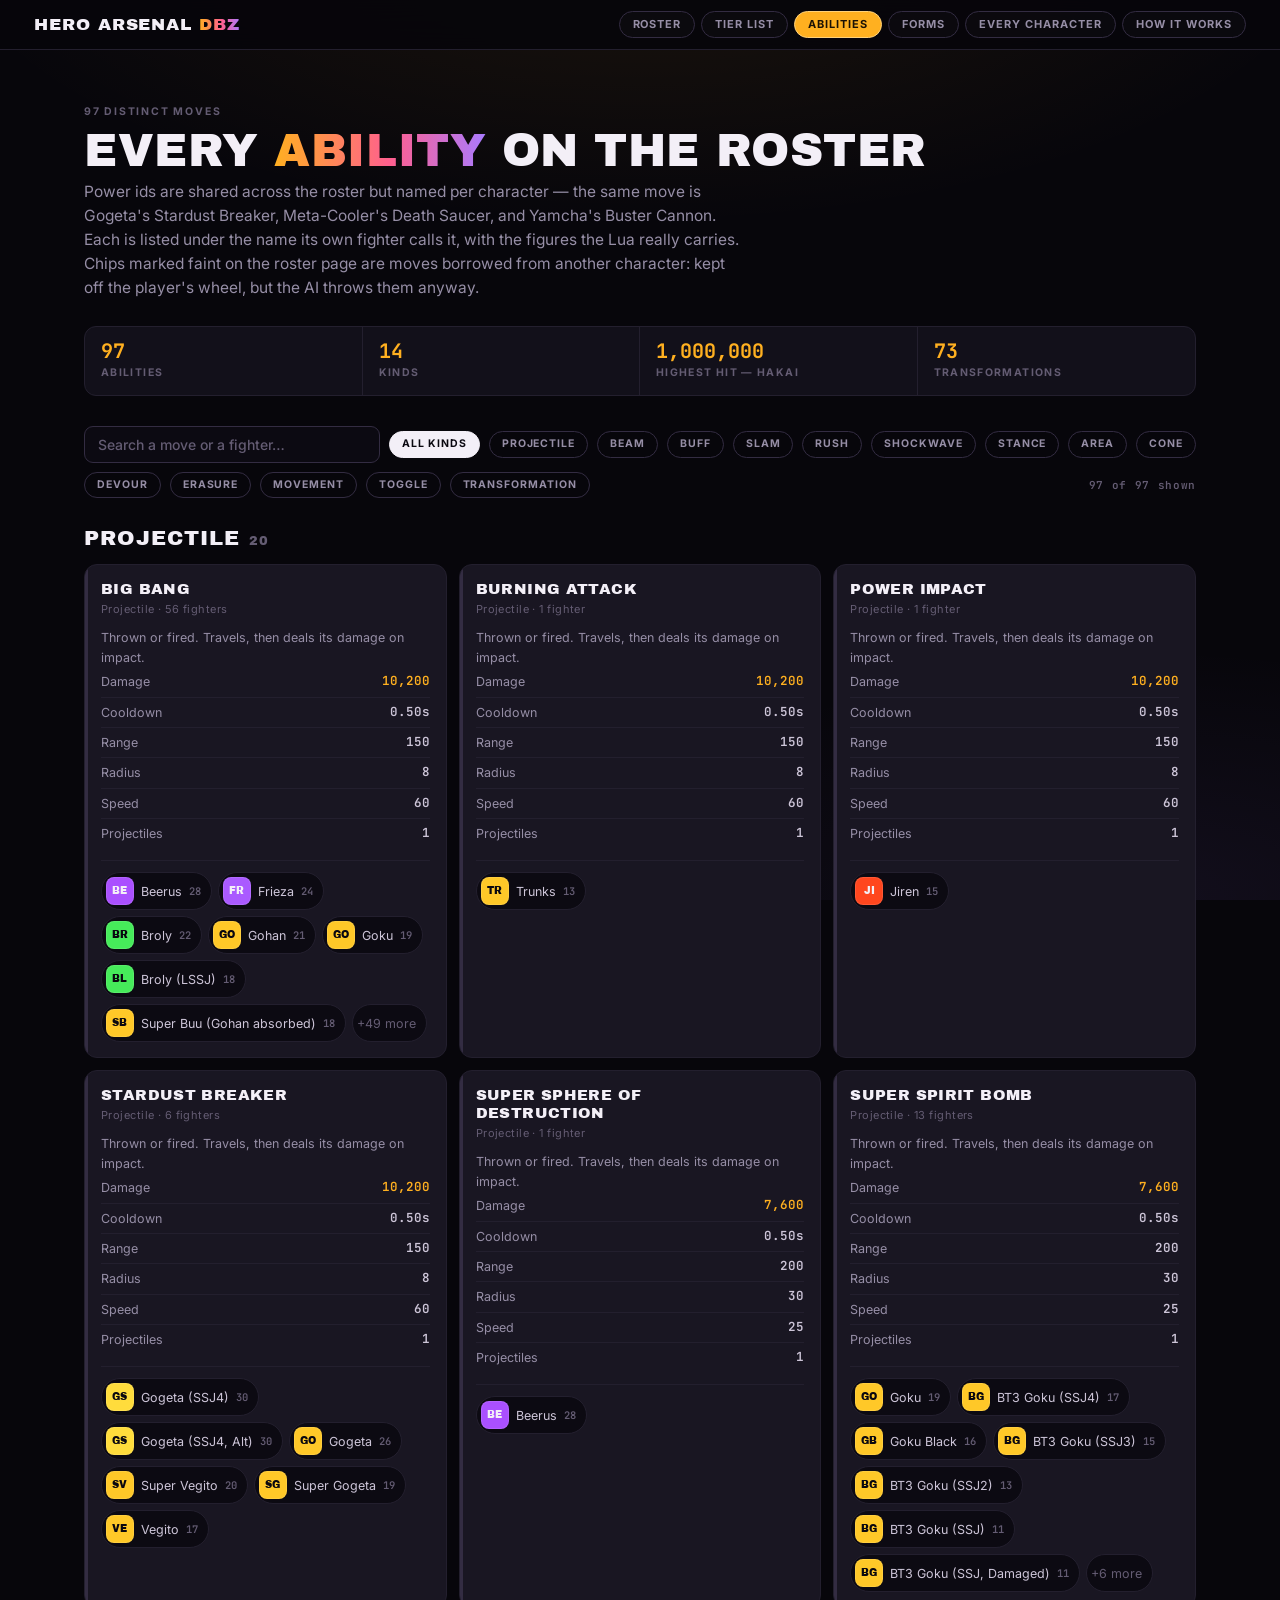
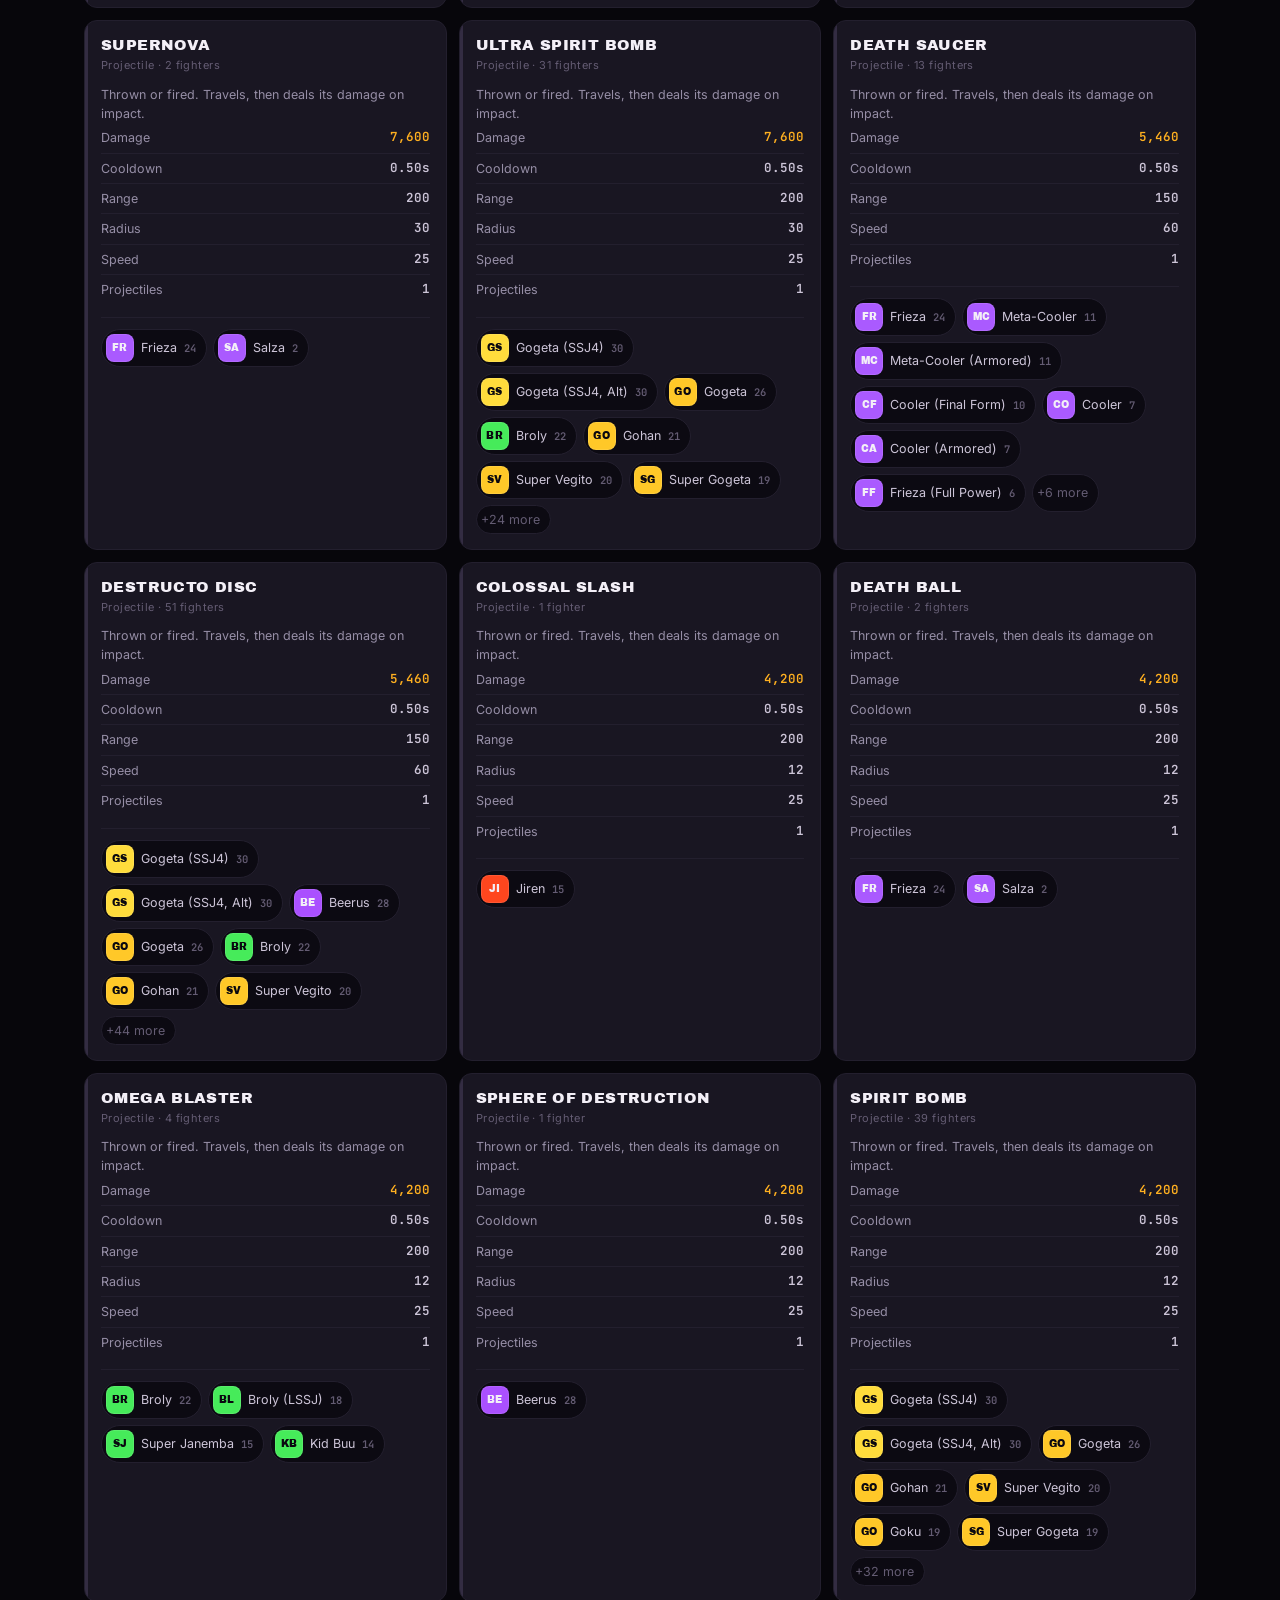
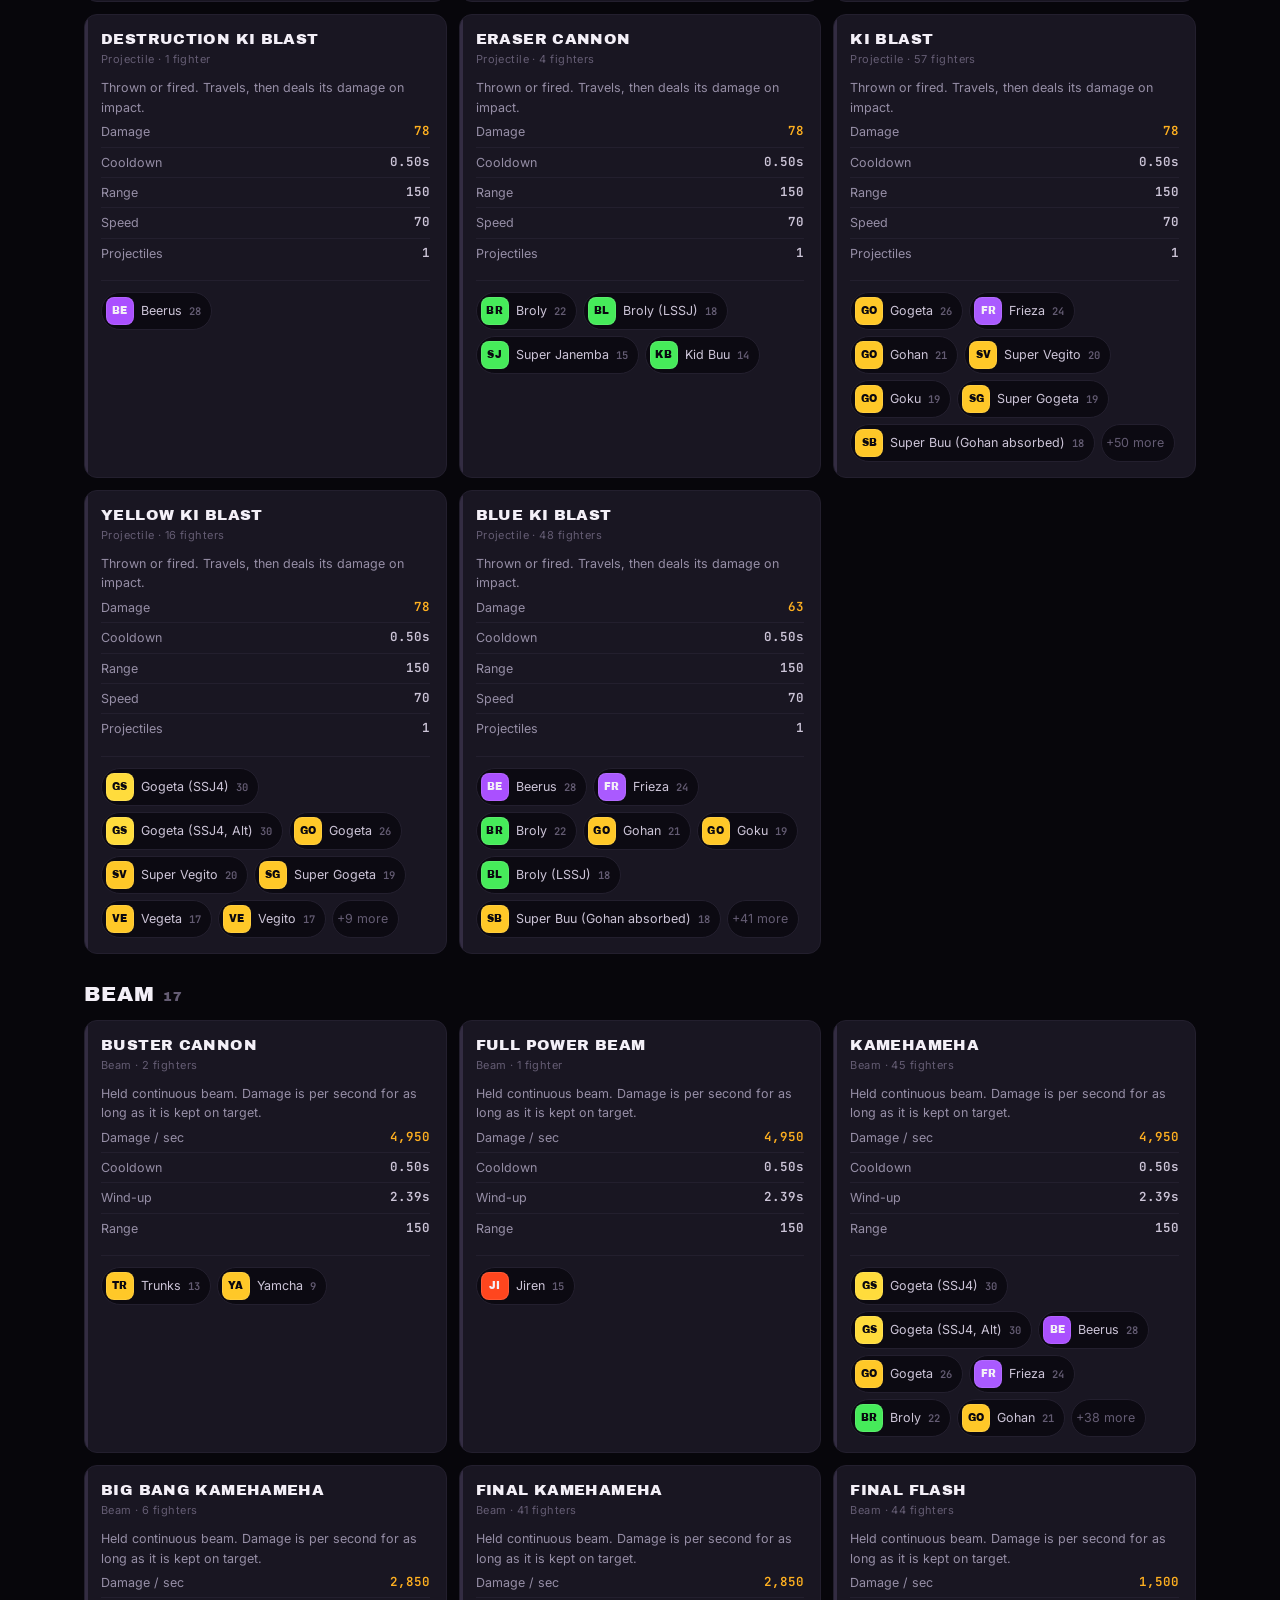
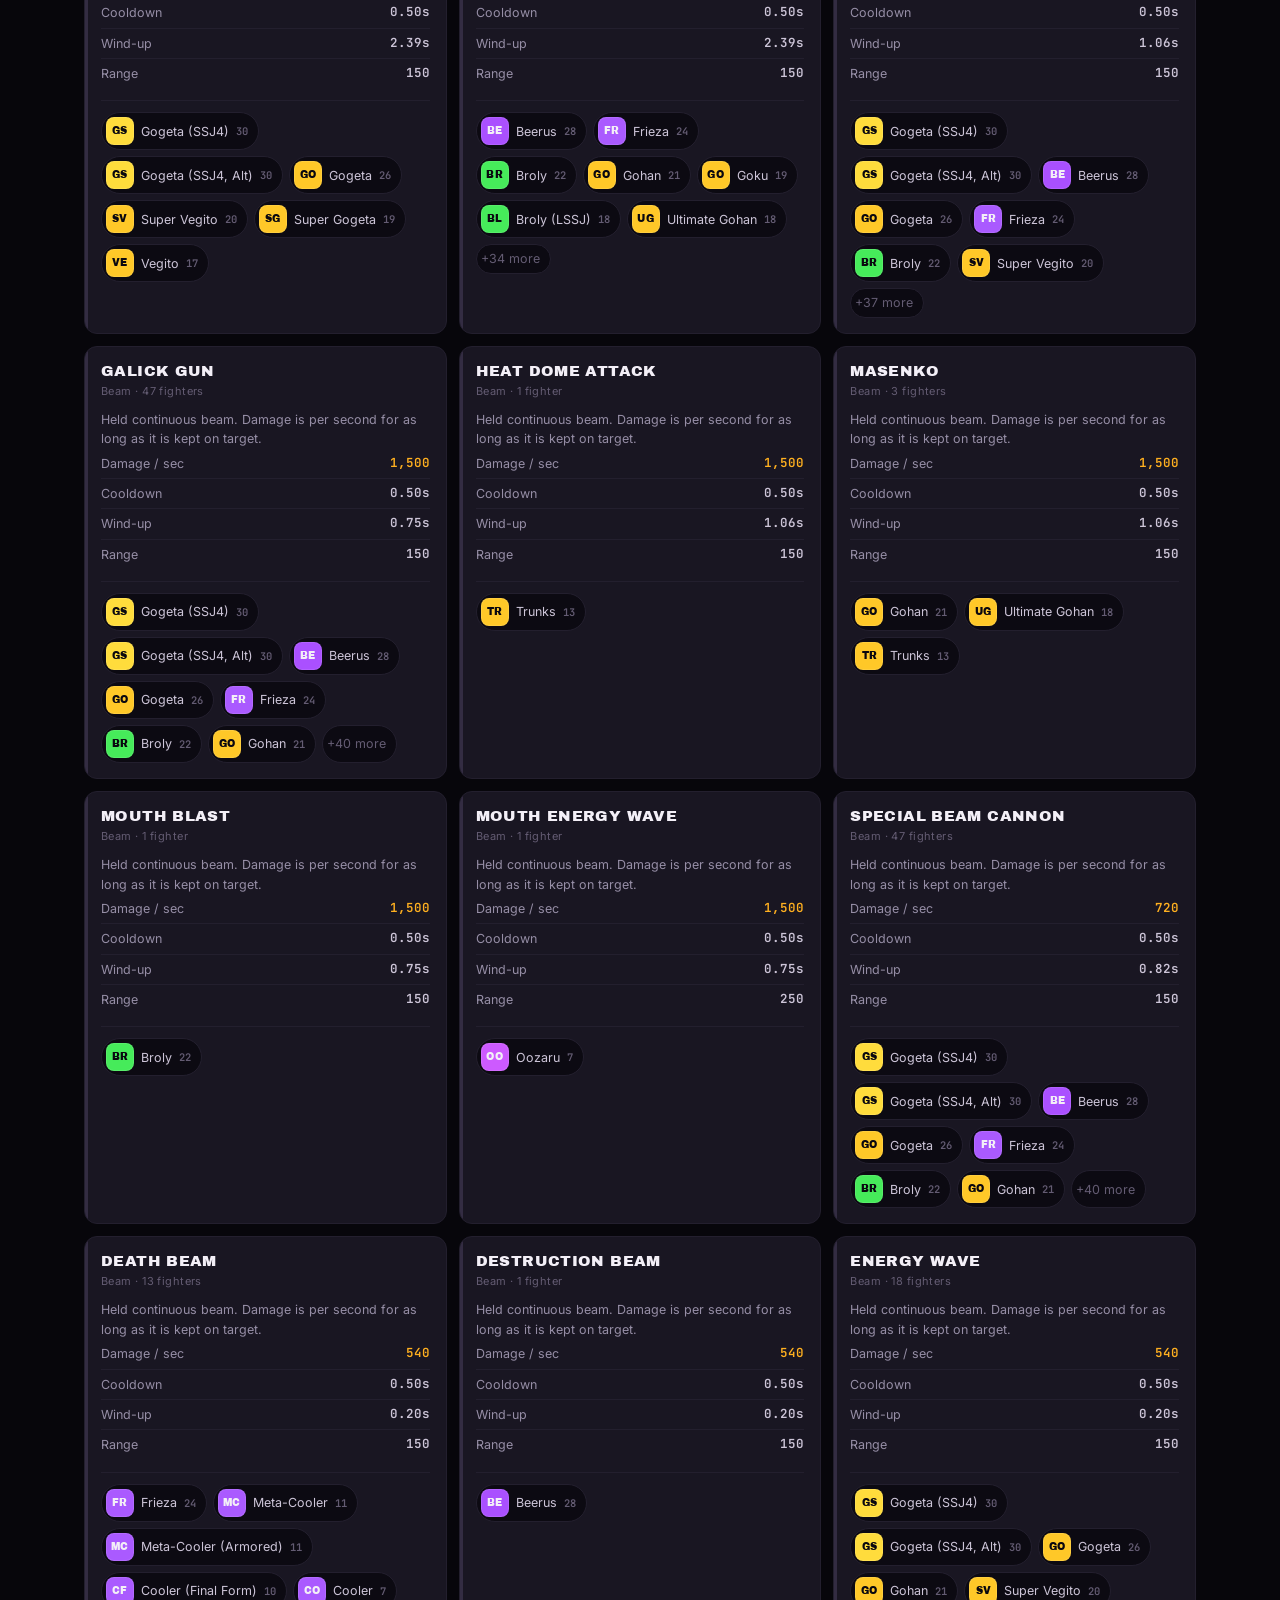
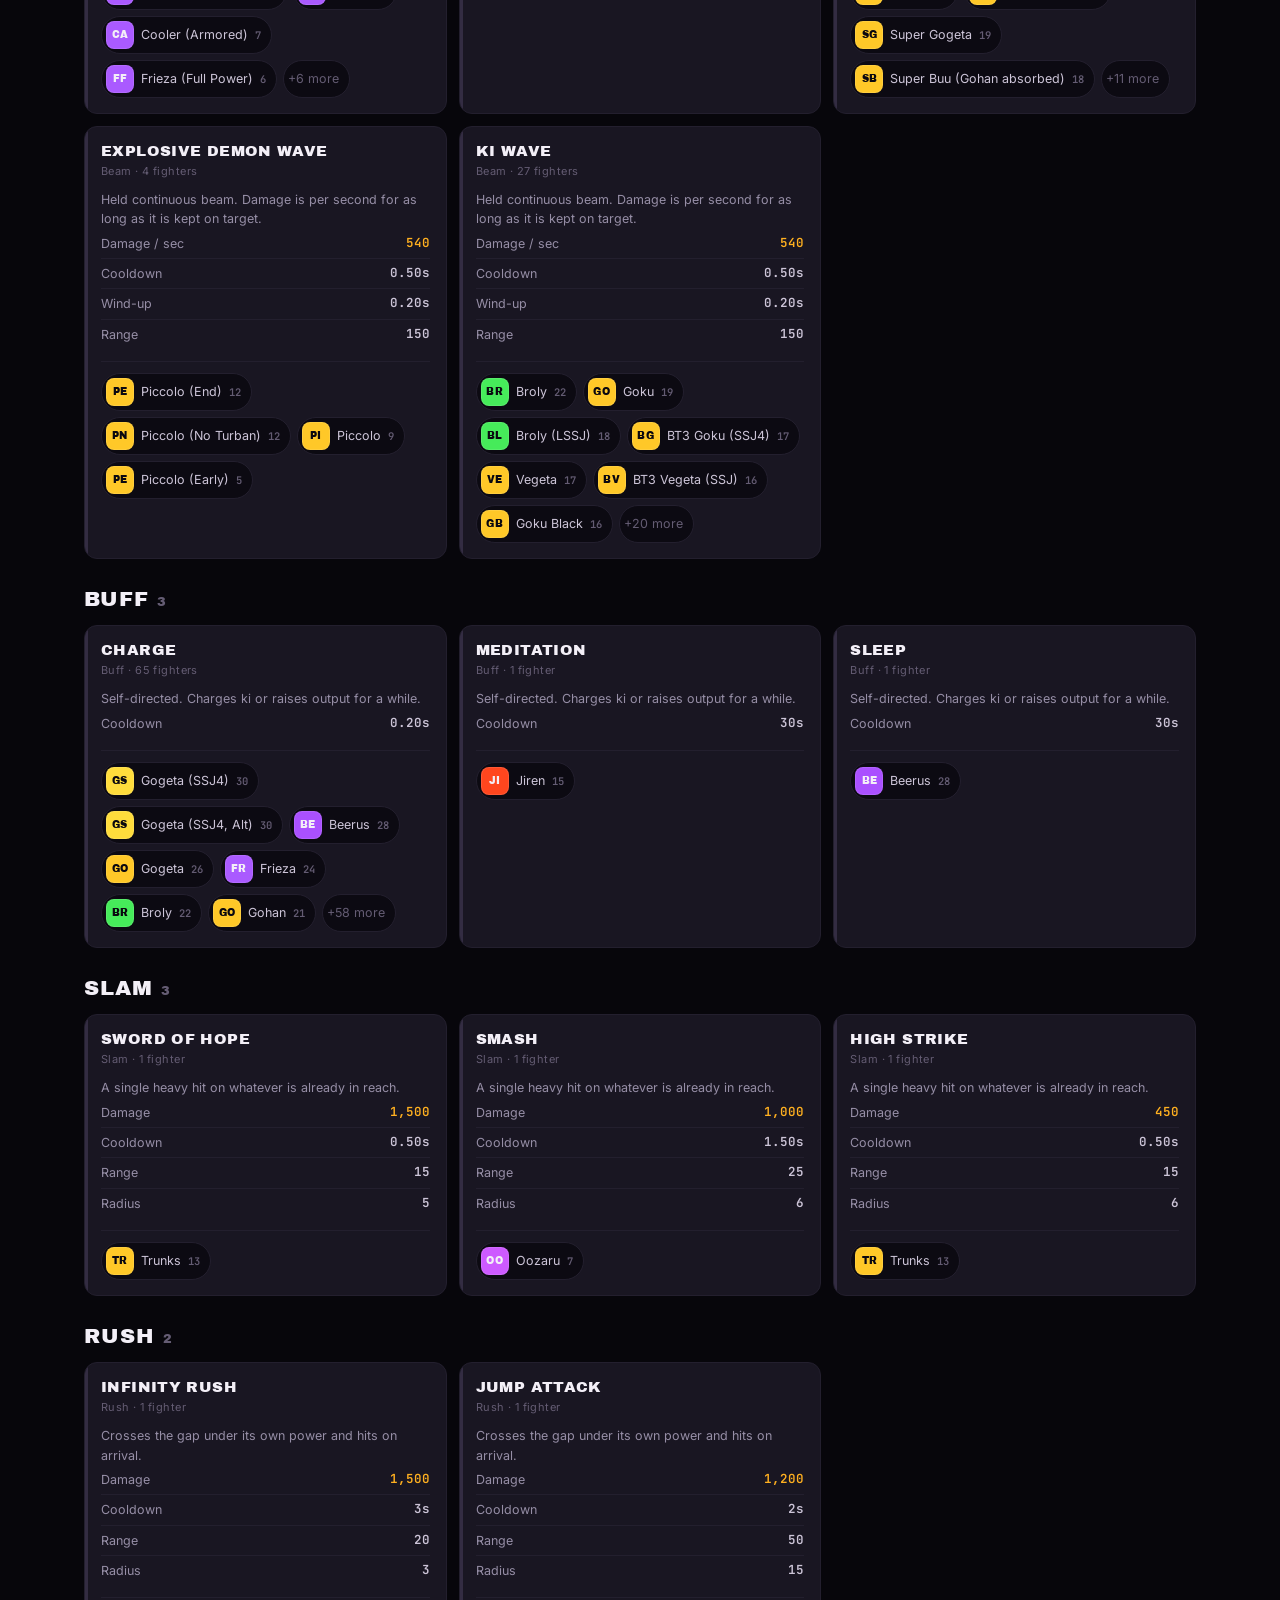
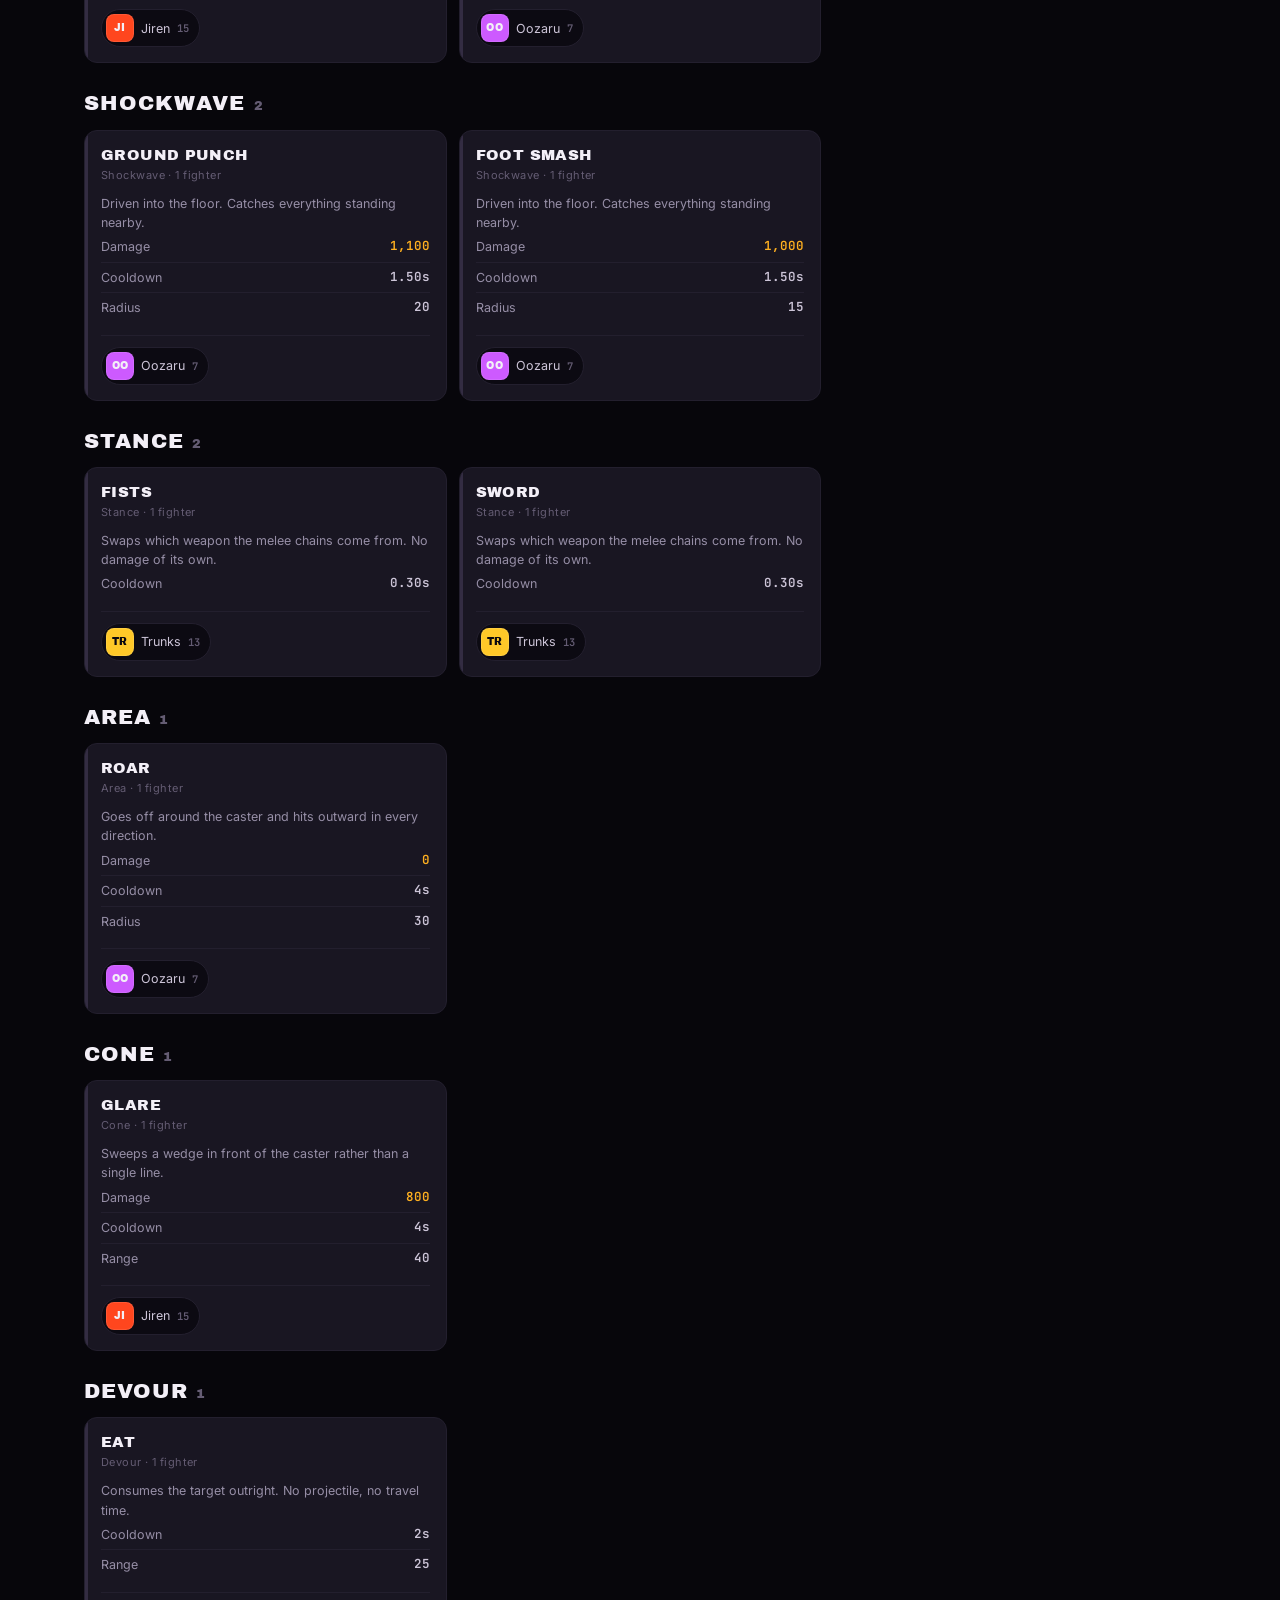
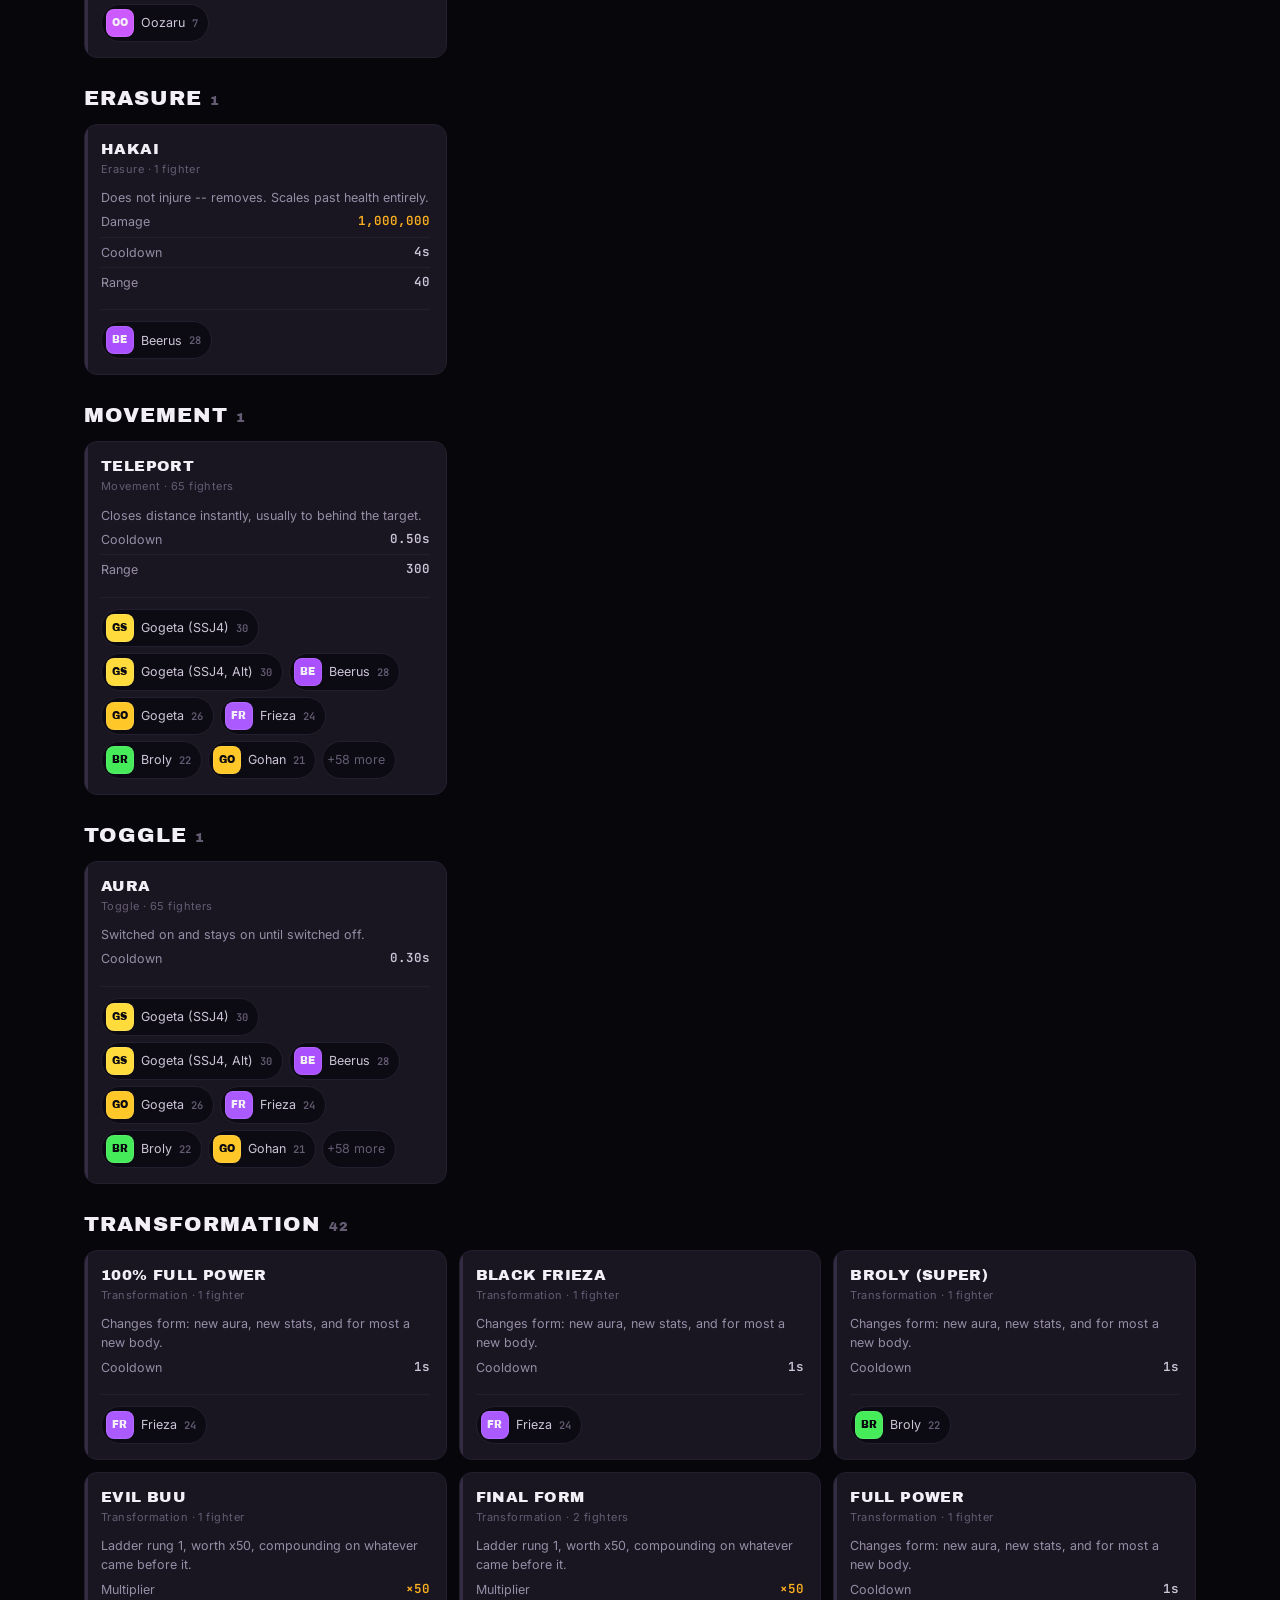
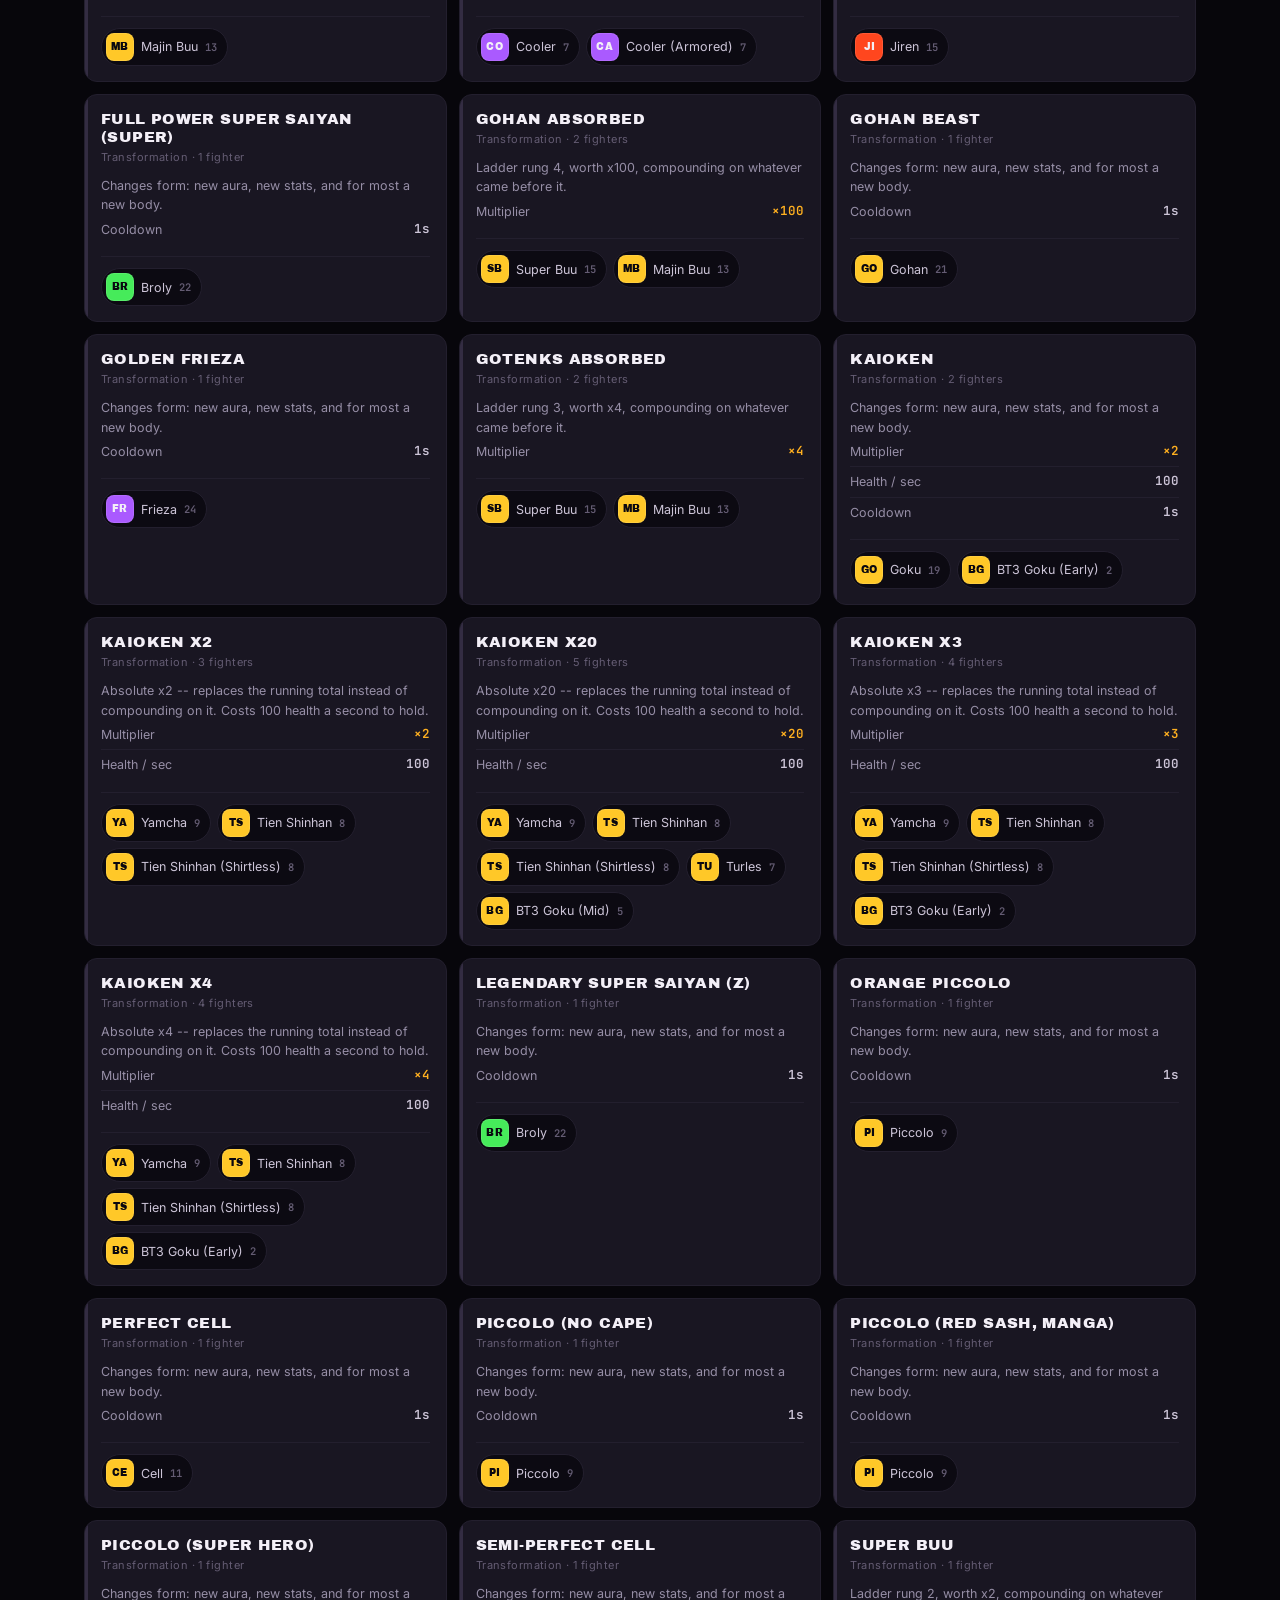
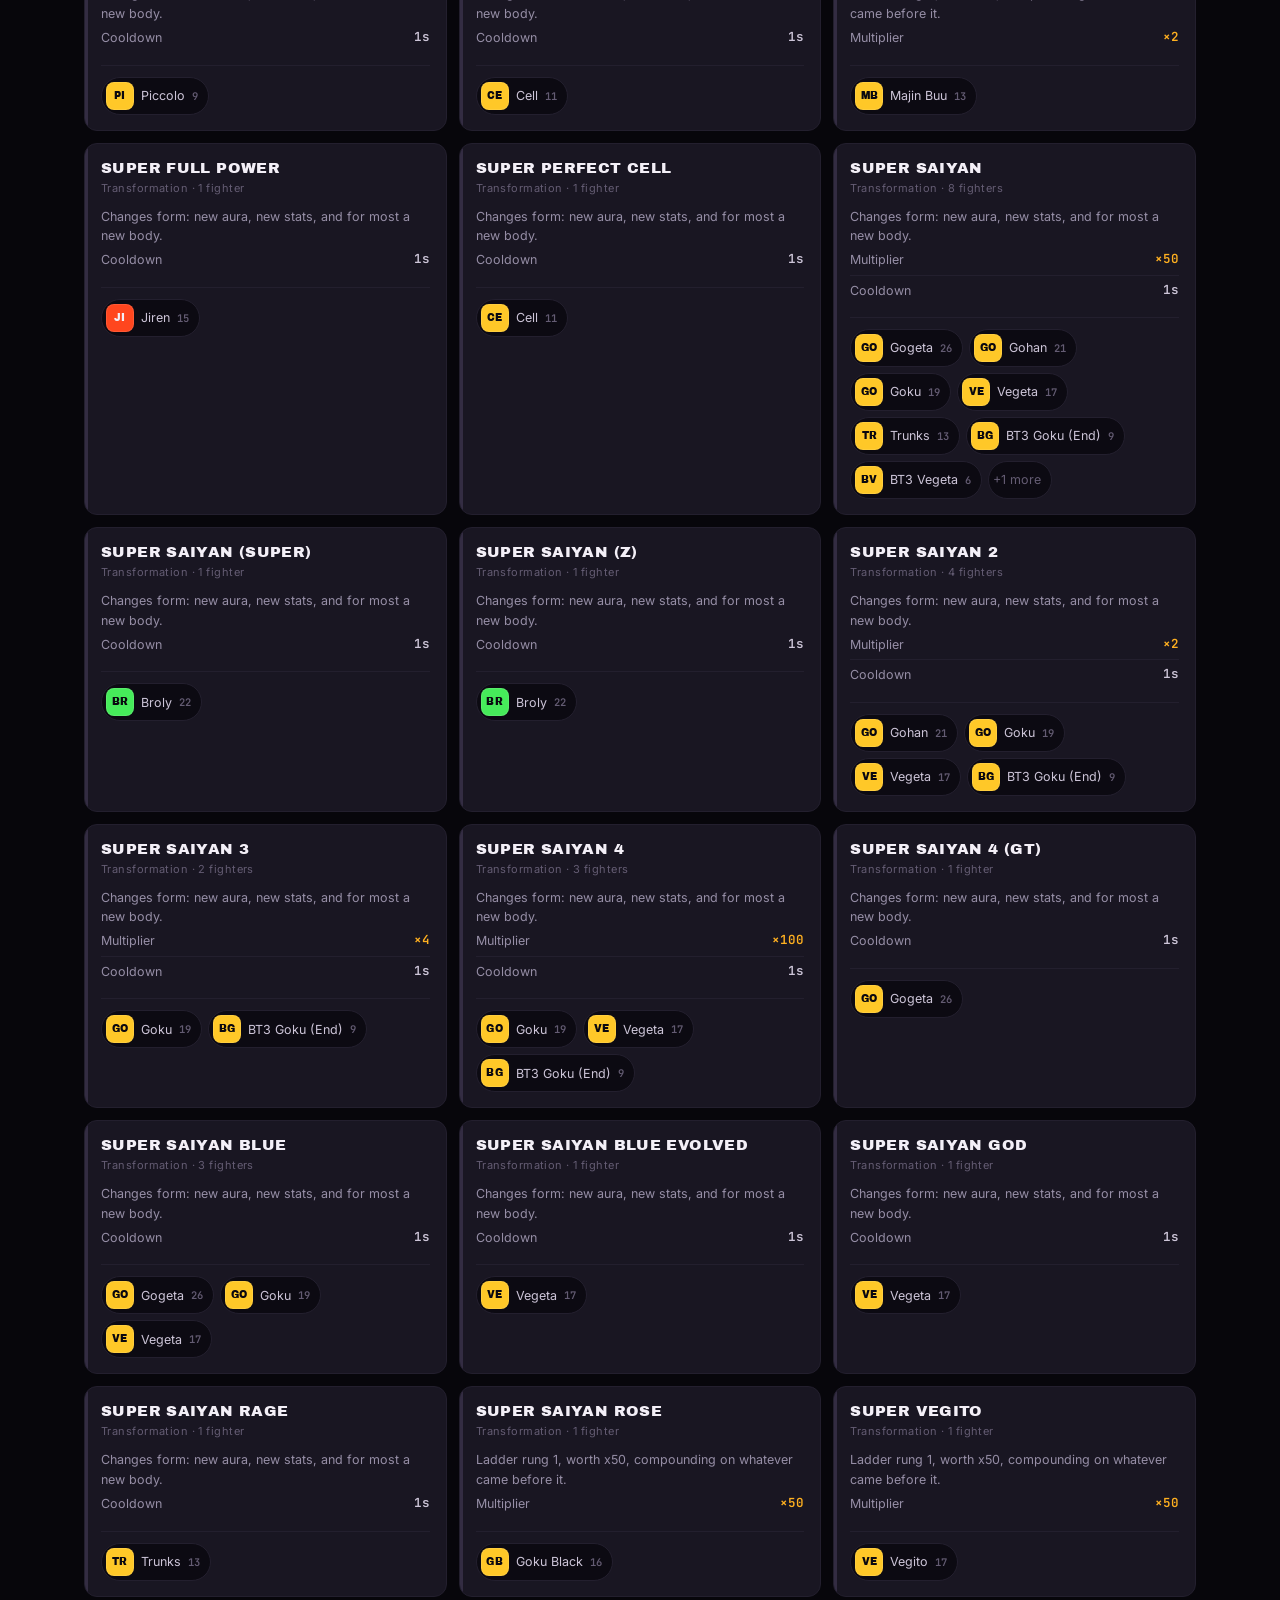
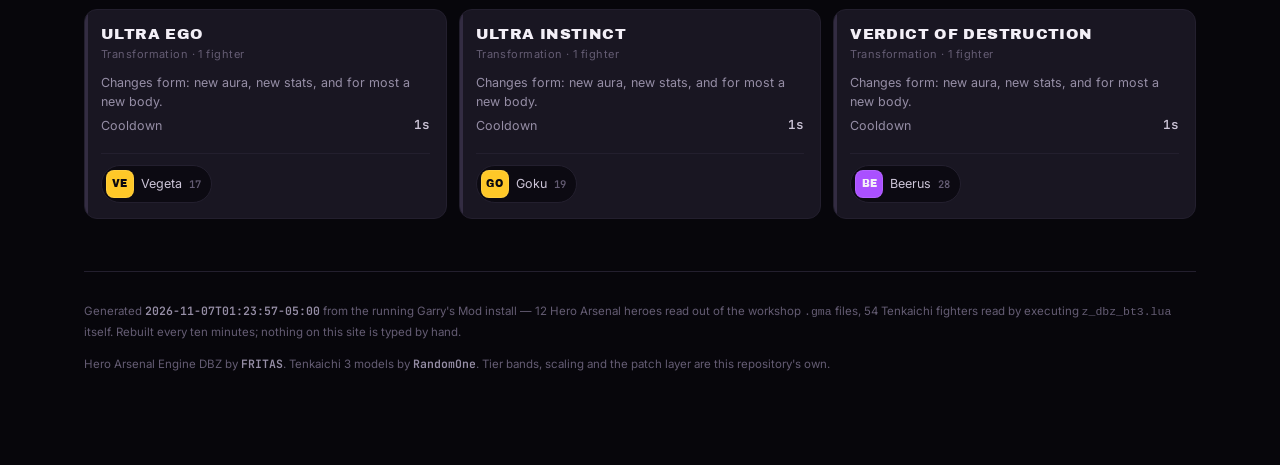
==== commit a4215ec4: "Site update 2026-11-07 01:42:26" ====
--- a/docs/abilities.html
+++ b/docs/abilities.html
@@ -123,6 +123,13 @@
 .card::before{content:"";position:absolute;inset:0 auto 0 0;width:3px;background:var(--c,var(--line-hi))}
 .card h3{margin:0;font:400 15px/1.2 var(--display);letter-spacing:.025em;
   text-transform:uppercase;padding-right:46px}
+/* The tier list links straight at a roster card, so say which one arrived:
+   clear the sticky bar, then hold a ring on it long enough to be seen. */
+.card[id]{scroll-margin-top:84px}
+.card:target{border-color:var(--c,var(--ki));box-shadow:0 0 0 1px var(--c,var(--ki)),0 0 34px -8px var(--c,var(--ki))}
+.card:target::before{width:5px}
+/* No smooth-scroll here on purpose: a tier-list link can be sixty cards
+   away, and animating that far reads as the page having lost its place. */
 .card .top{display:flex;gap:12px;align-items:center;margin-bottom:12px}
 .card .top>div{min-width:0;flex:1}
 .card .who{margin-top:3px;font-size:11px;color:var(--faint);letter-spacing:.04em}
@@ -200,12 +207,51 @@
   .strip div{flex:1 1 50%}
   .count{margin-left:0;width:100%}
 }
+
+/* --- the census: every character installed, grouped by the pack that -----
+   shipped it.  Deliberately NOT the roster card treatment: these are a
+   thousand-plus names with almost nothing declared about them, so the unit
+   is a dense pill, and the pack header carries what little provenance the
+   .gma archive actually knows. */
+.pack{margin:0 0 10px;border:1px solid var(--line);border-radius:12px;
+  background:var(--panel);overflow:hidden}
+.pack>h3{display:flex;align-items:baseline;gap:10px;flex-wrap:wrap;margin:0;
+  padding:10px 14px;border-bottom:1px solid var(--line);background:var(--bg-lift);
+  font:400 13.5px/1.25 var(--display);letter-spacing:.02em;color:var(--ink)}
+.pack>h3 a{font:600 10.5px var(--mono);color:var(--faint)}
+.pack>h3 .cnt{margin-left:auto;font:700 9.5px var(--body);letter-spacing:.11em;
+  text-transform:uppercase;color:var(--faint);white-space:nowrap}
+.pack .mem{display:flex;flex-wrap:wrap;gap:6px;padding:12px 14px}
+.nchip{display:flex;align-items:center;gap:7px;max-width:100%;
+  padding:4px 10px;border-radius:999px;background:var(--bg-lift);
+  border:1px solid var(--line);font-size:12.5px;color:var(--ink-2)}
+.nchip .dot{flex:none;width:7px;height:7px;border-radius:50%;background:var(--f)}
+.nchip .nm{white-space:nowrap;overflow:hidden;text-overflow:ellipsis}
+.nchip .hp{font:600 10.5px var(--mono);color:var(--faint);
+  font-variant-numeric:tabular-nums}
+/* A pack that never declared PrintName gets its class name title-cased, and
+   says so rather than passing the guess off as the author's own wording. */
+.nchip.guessed .nm{font-style:italic;color:var(--dim)}
+
+/* --- the band explainer ------------------------------------------------- */
+.define{display:flex;gap:14px;align-items:flex-start;margin:0 0 26px;padding:14px 16px;
+  border:1px solid var(--line-hi);border-radius:12px;background:var(--panel)}
+.define .k{flex:none;font:700 9.5px/1 var(--body);letter-spacing:.14em;
+  text-transform:uppercase;color:var(--ki);padding-top:3px}
+.define p{margin:0;font-size:13.5px;color:var(--ink-2);max-width:72ch}
+.define b{color:var(--ink);font-weight:600}
+.define code{font:600 12.5px var(--mono);background:var(--bg-lift);
+  border:1px solid var(--line);border-radius:5px;padding:1px 5px;color:var(--ki-soft)}
+h2[id]{scroll-margin-top:84px}
+/* Which of a pack's twenty same-named classes this pill actually is. */
+.nchip .var{font:600 10px var(--mono);color:var(--void);opacity:.85;
+  white-space:nowrap;max-width:14ch;overflow:hidden;text-overflow:ellipsis}
 </style>
 </head>
 <body>
 <header class="bar">
   <span class="brand">Hero Arsenal <i>DBZ</i></span>
-  <nav class="tabs" aria-label="Sections"><a href="index.html">Roster</a><a href="tiers.html">Tier List</a><a href="abilities.html" aria-current="page">Abilities</a><a href="forms.html">Forms</a><a href="about.html">How It Works</a></nav>
+  <nav class="tabs" aria-label="Sections"><a href="index.html">Roster</a><a href="tiers.html">Tier List</a><a href="abilities.html" aria-current="page">Abilities</a><a href="forms.html">Forms</a><a href="characters.html">Every Character</a><a href="about.html">How It Works</a></nav>
 </header>
 <main class="wrap">
 <p class="eyebrow">97 distinct moves</p>
